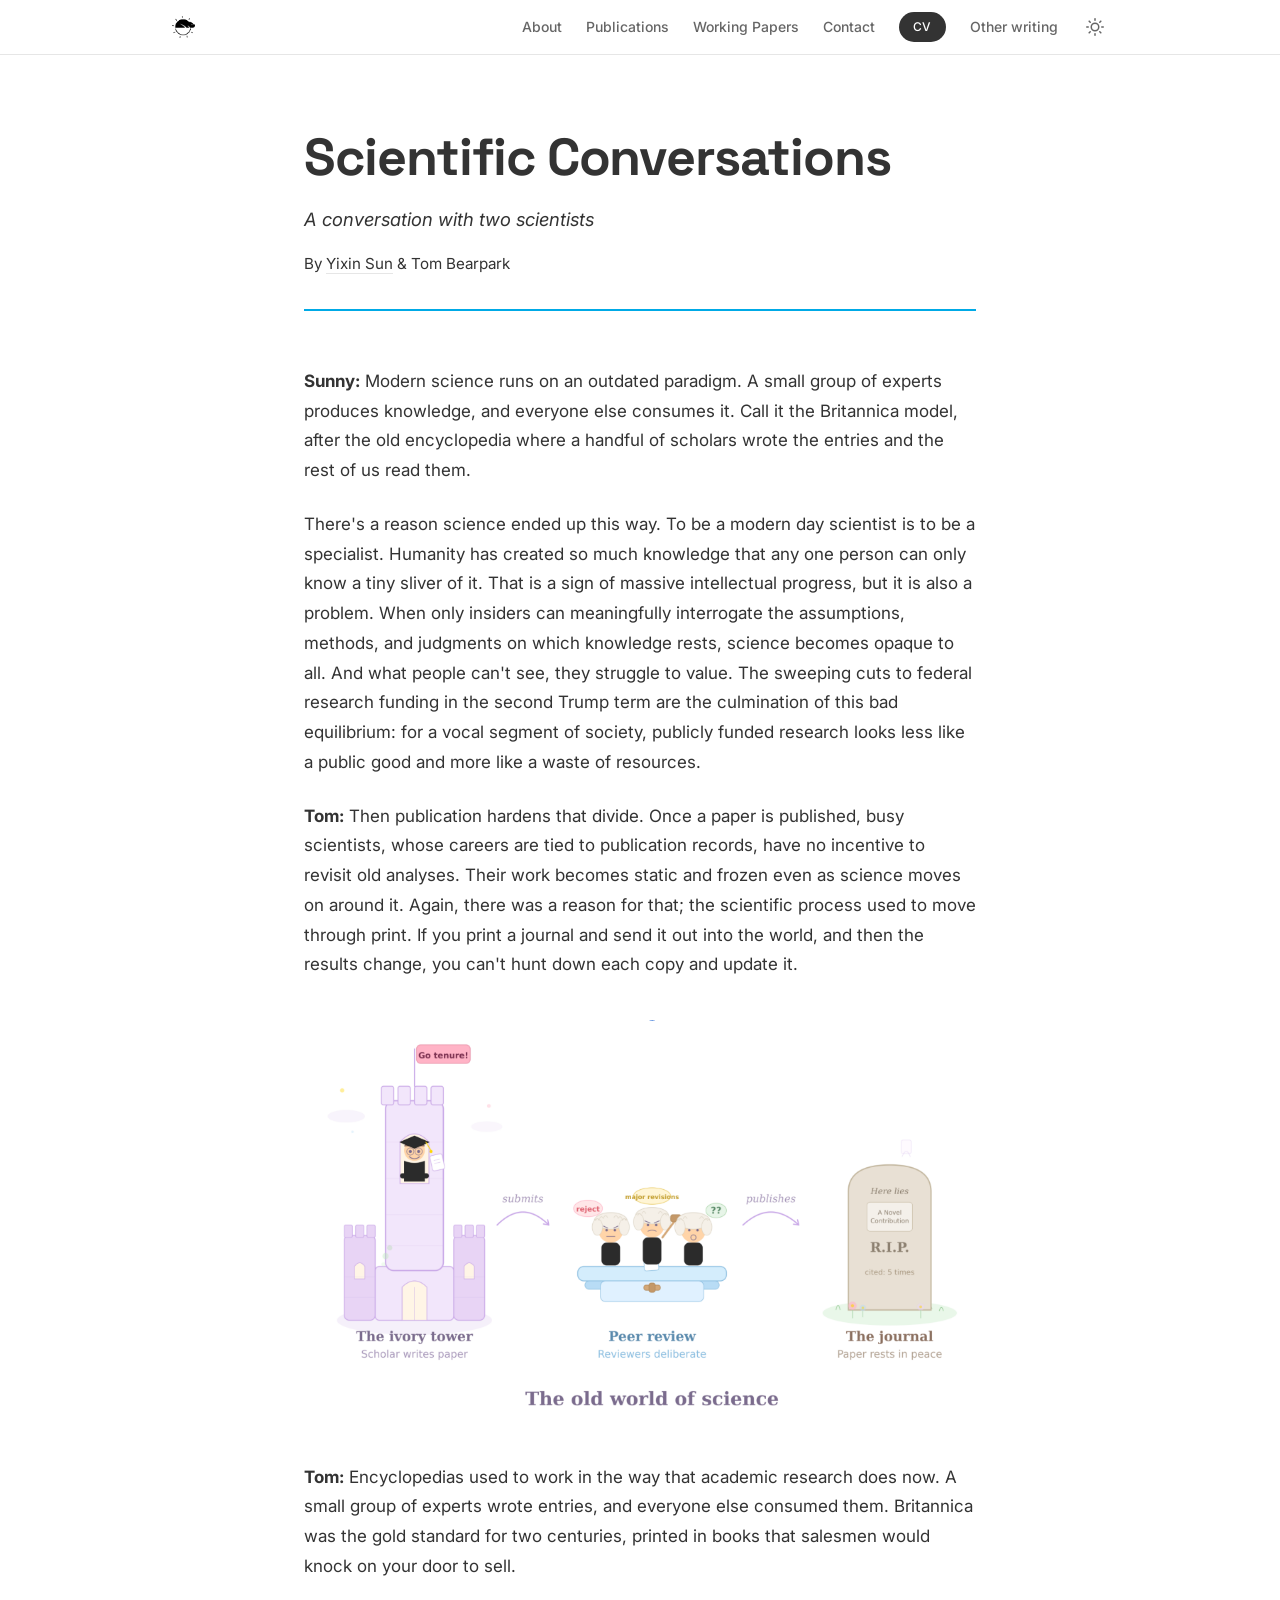
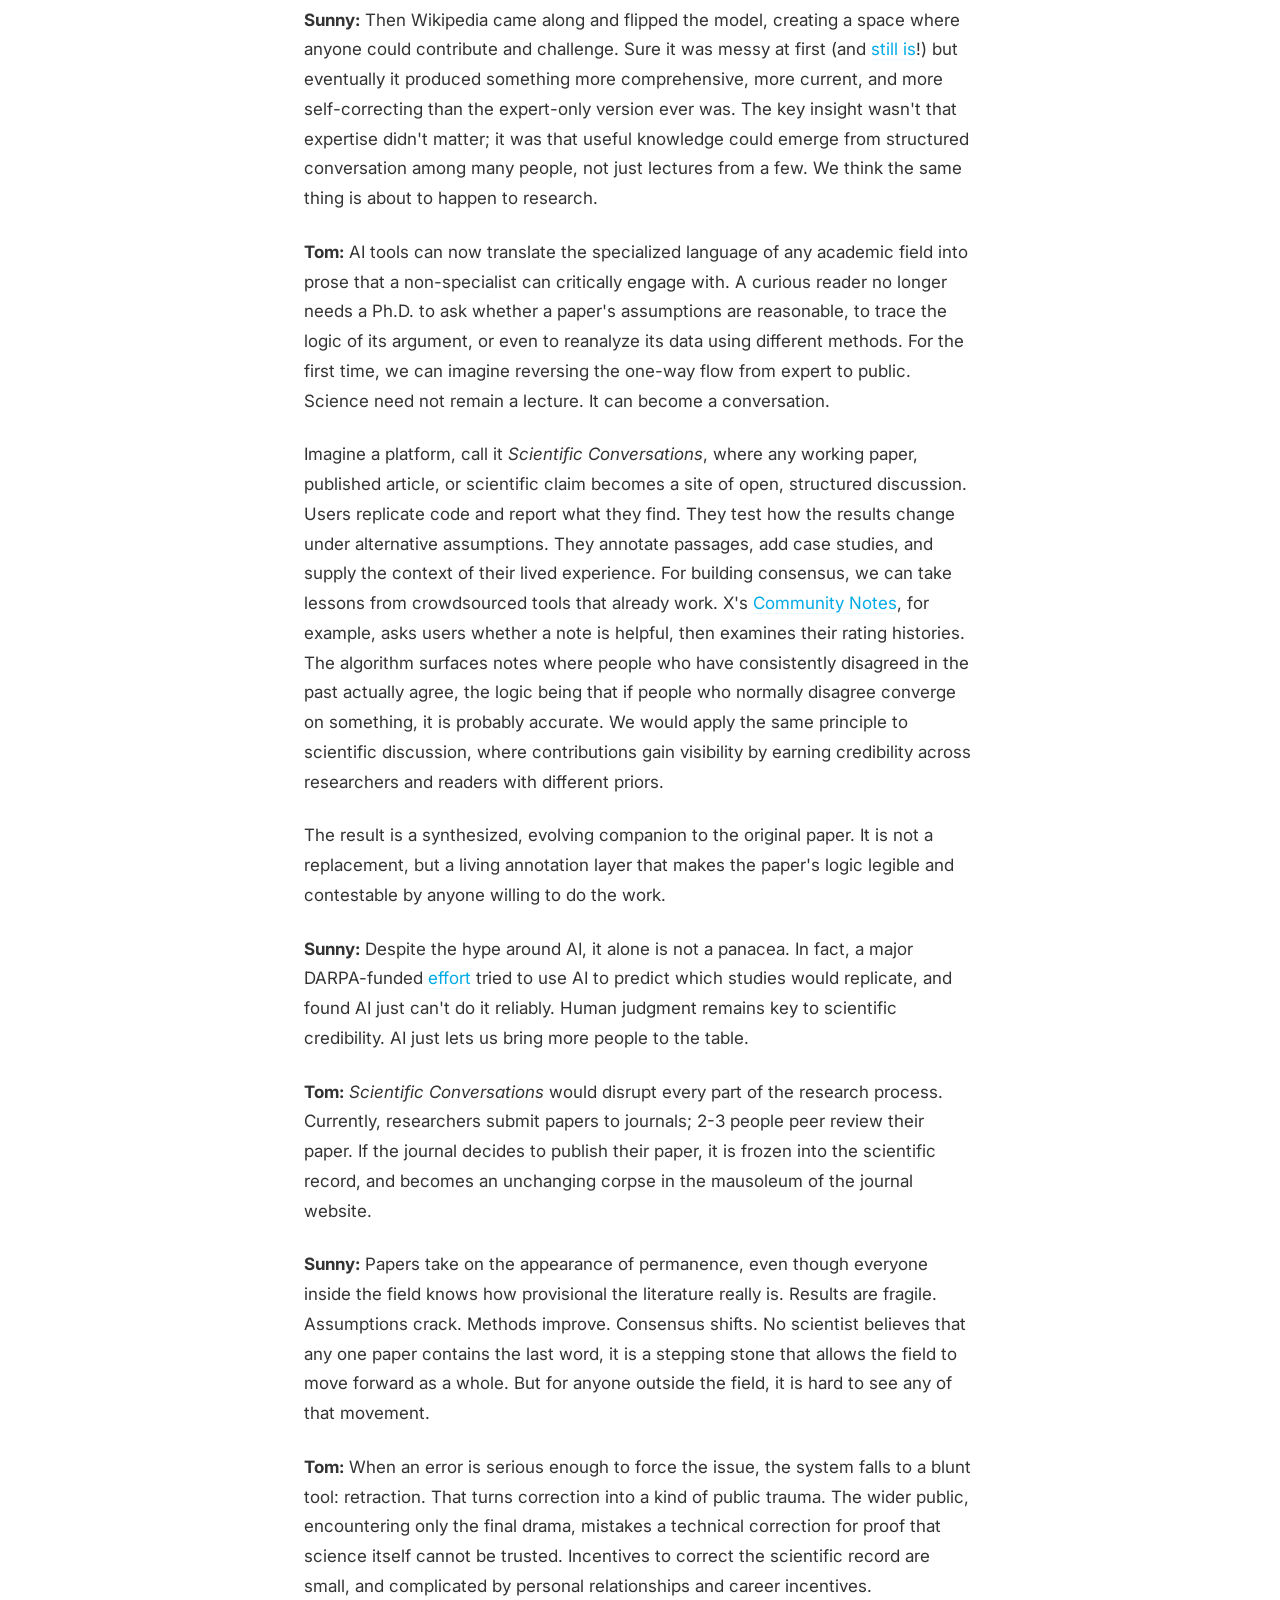
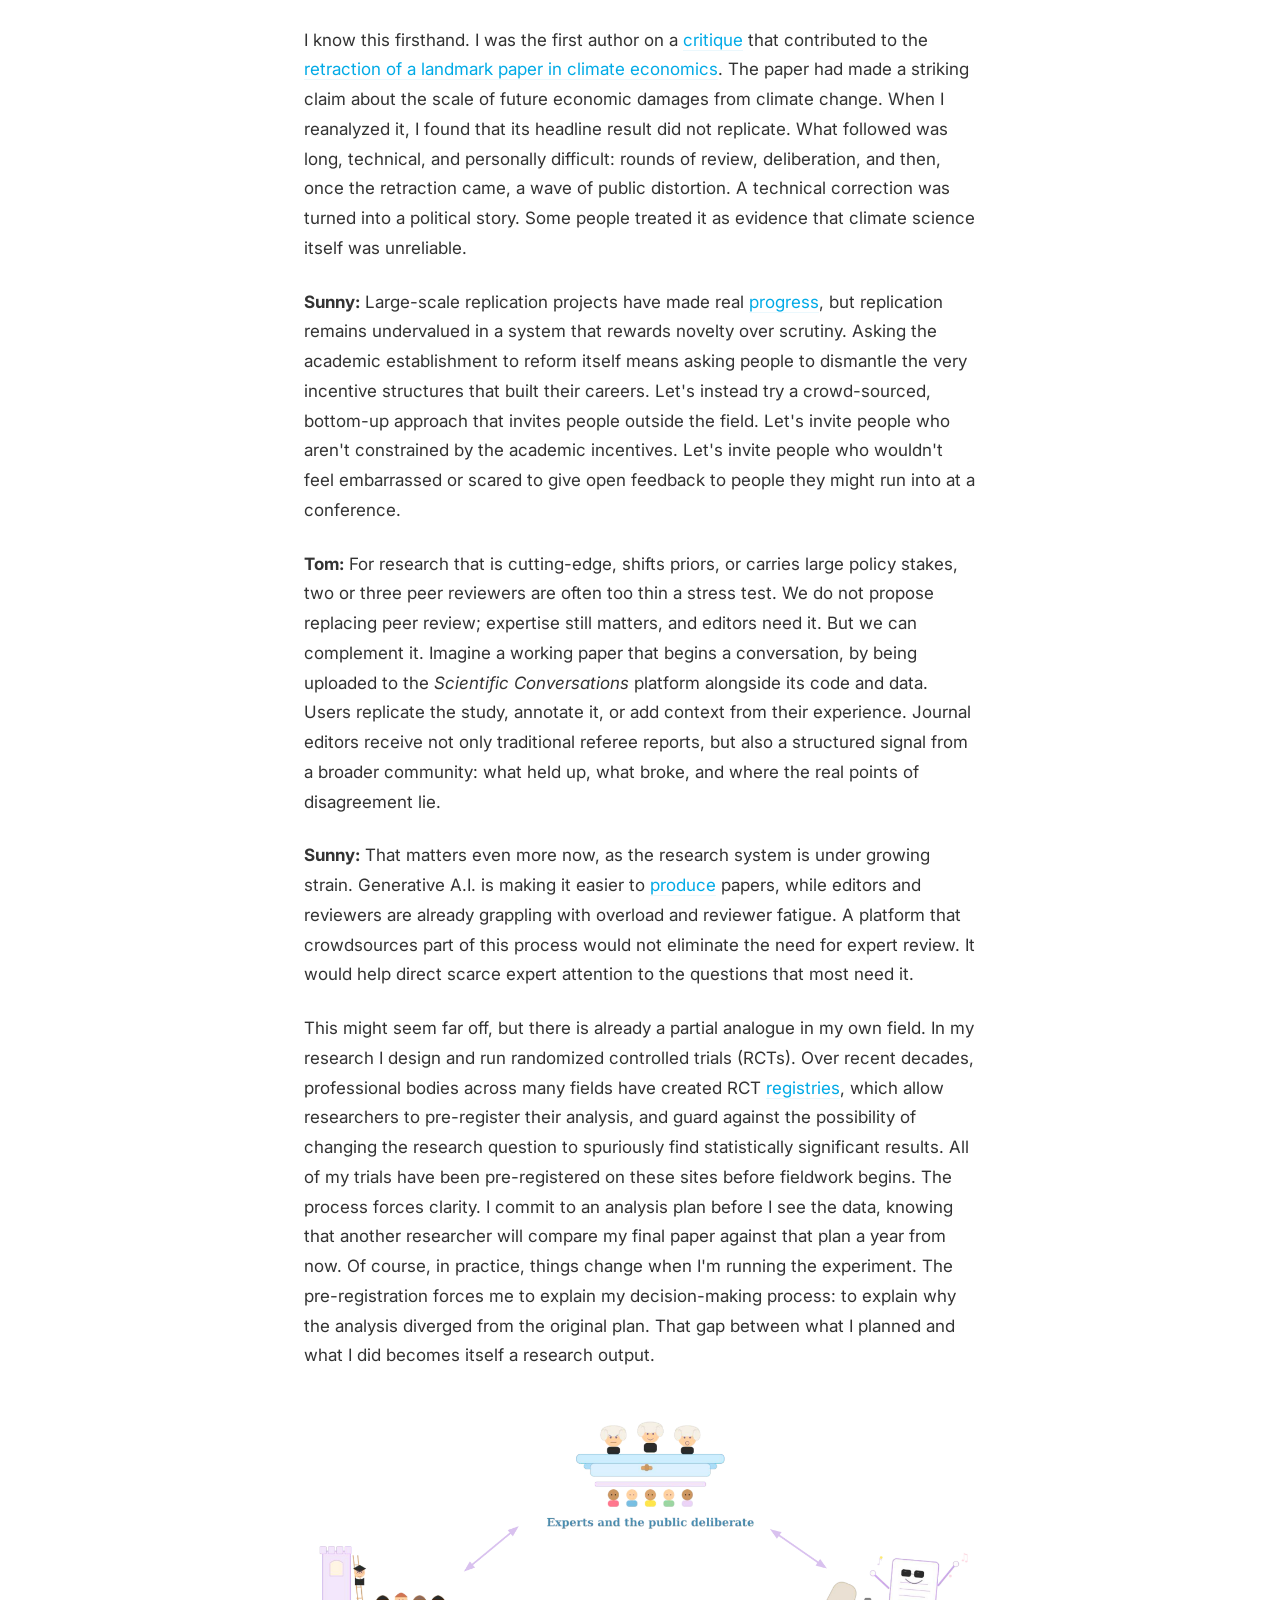
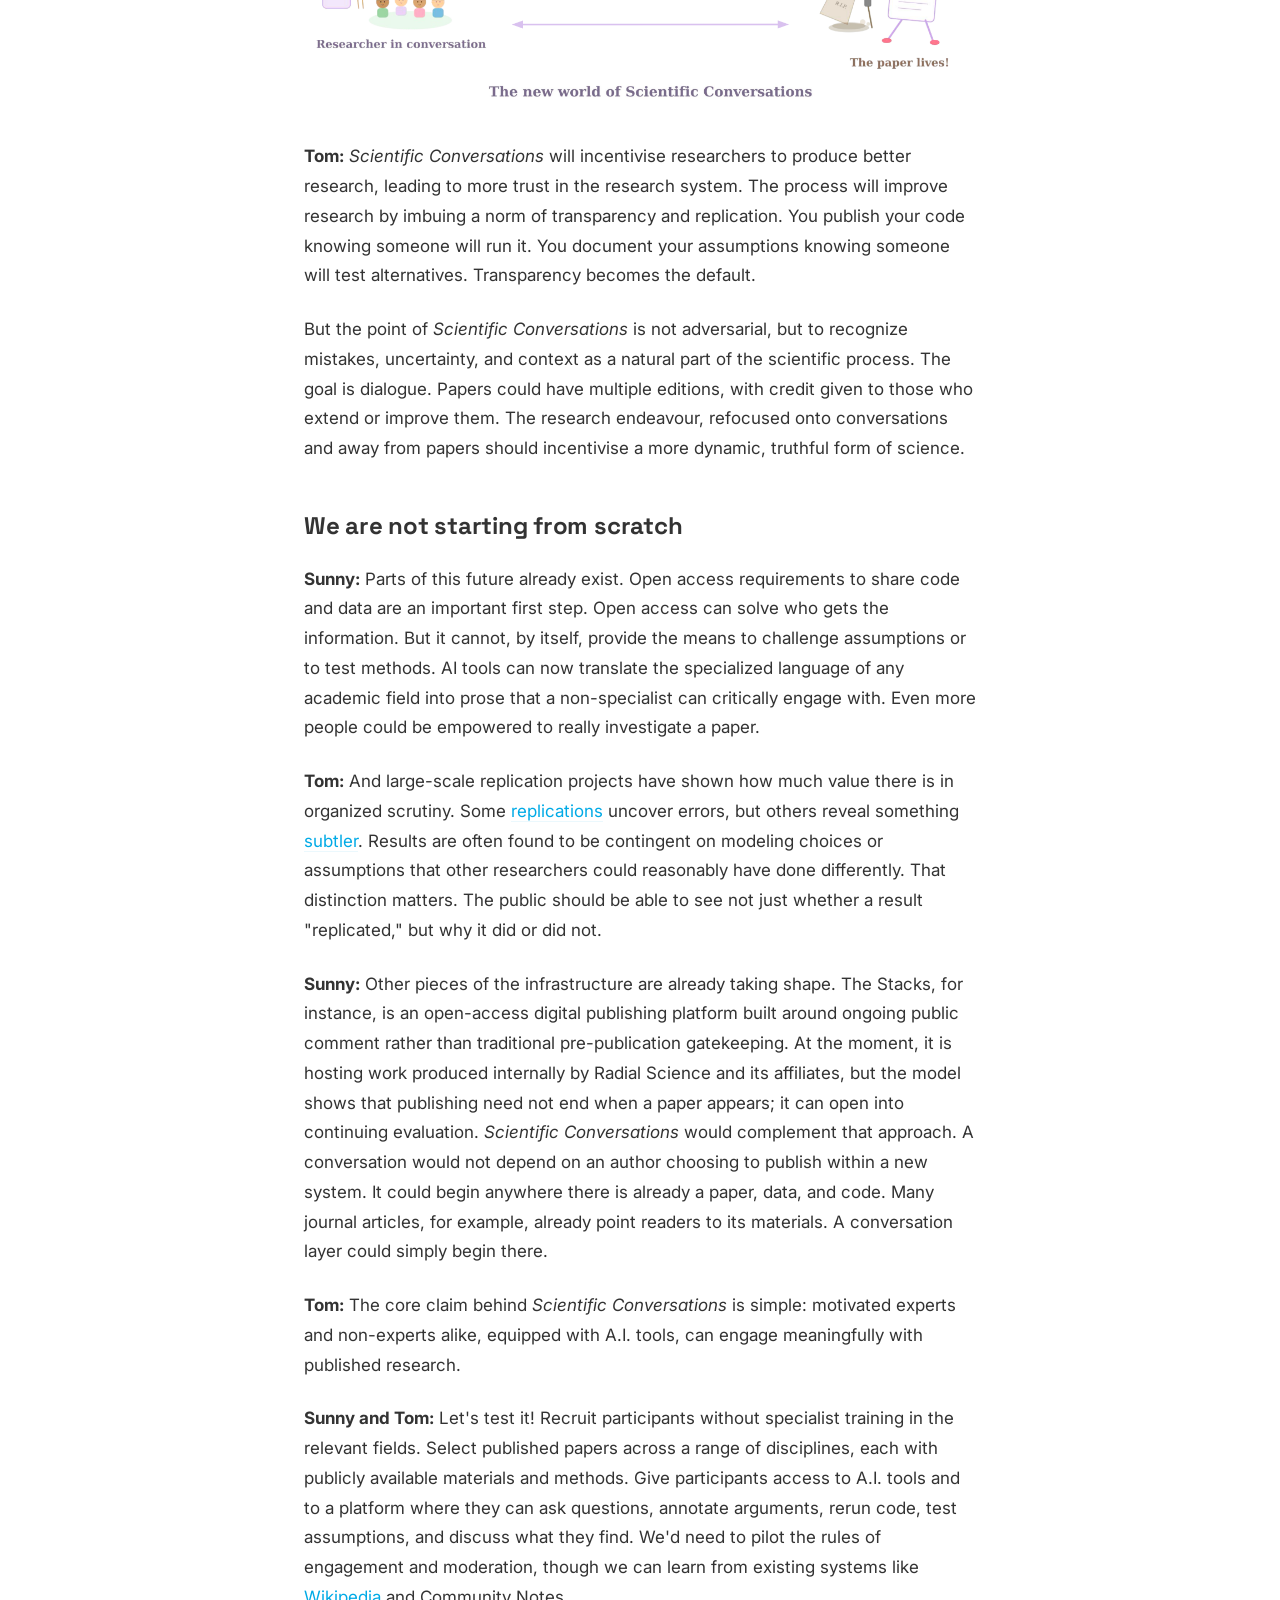
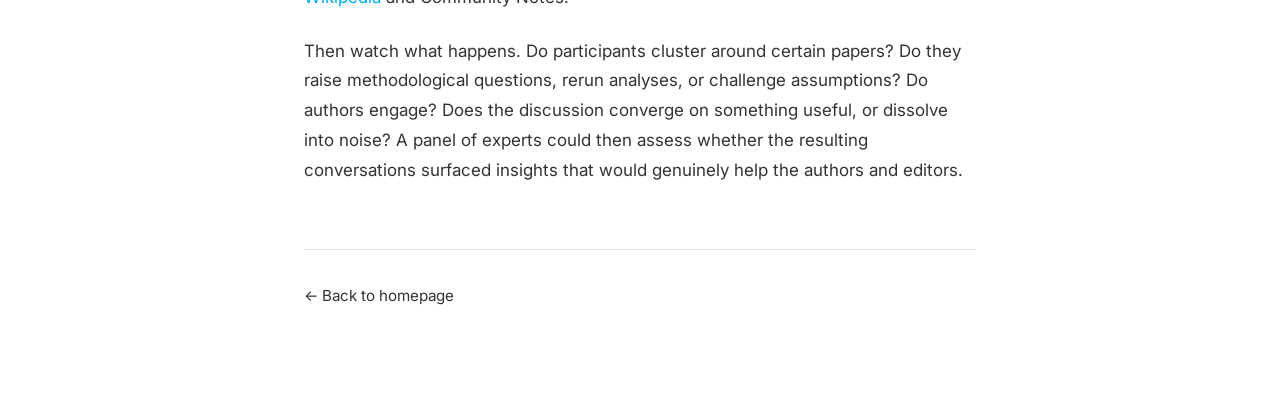
==== essays/scientific-conversations/index.html @ 12bb43ed "conversations" ====
<!DOCTYPE html>
<html lang="en" data-theme="light">
<head>
  <meta charset="UTF-8">
  <meta name="viewport" content="width=device-width, initial-scale=1.0">
  <title>Scientific Conversations | Tom Bearpark</title>
  <meta name="description" content="A conversation with two scientists on opening up the research process.">

  <!-- Open Graph -->
  <meta property="og:title" content="Scientific Conversations">
  <meta property="og:description" content="A conversation with two scientists on opening up the research process.">
  <meta property="og:type" content="article">
  <meta property="og:url" content="https://tombearpark.com/essays/scientific-conversations/">

  <!-- Favicon -->
  <link rel="icon" type="image/png" href="../../assets/Sunbear (Large Black).png">
  <link rel="apple-touch-icon" href="../../assets/Sunbear (Large Black).png">

  <!-- Styles -->
  <link rel="stylesheet" href="../../css/variables.css">
  <link rel="stylesheet" href="../../css/style.css">
  <link rel="stylesheet" href="../../css/essay.css">
</head>
<body>

  <!-- ===== NAVIGATION ===== -->
  <nav class="navbar navbar--essay scrolled" id="navbar">
    <div class="nav-container">
      <a href="../../" class="nav-logo"><img src="../../assets/Sunbear (Large Black).png" alt="Tom Bearpark" class="nav-logo-img"></a>
      <div class="nav-links">
        <a href="../../#about">About</a>
        <a href="../../#publications">Publications</a>
        <a href="../../#working-papers">Working Papers</a>
        <a href="../../#contact">Contact</a>
        <a href="../../assets/cv.pdf" target="_blank" class="nav-cv">CV</a>
        <a href="../../#essays">Other writing</a>
        <button class="theme-toggle" id="theme-toggle" aria-label="Toggle dark mode">
          <svg class="icon-sun" xmlns="http://www.w3.org/2000/svg" width="18" height="18" viewBox="0 0 24 24" fill="none" stroke="currentColor" stroke-width="2" stroke-linecap="round" stroke-linejoin="round"><circle cx="12" cy="12" r="5"/><line x1="12" y1="1" x2="12" y2="3"/><line x1="12" y1="21" x2="12" y2="23"/><line x1="4.22" y1="4.22" x2="5.64" y2="5.64"/><line x1="18.36" y1="18.36" x2="19.78" y2="19.78"/><line x1="1" y1="12" x2="3" y2="12"/><line x1="21" y1="12" x2="23" y2="12"/><line x1="4.22" y1="19.78" x2="5.64" y2="18.36"/><line x1="18.36" y1="5.64" x2="19.78" y2="4.22"/></svg>
          <svg class="icon-moon" xmlns="http://www.w3.org/2000/svg" width="18" height="18" viewBox="0 0 24 24" fill="none" stroke="currentColor" stroke-width="2" stroke-linecap="round" stroke-linejoin="round"><path d="M21 12.79A9 9 0 1 1 11.21 3 7 7 0 0 0 21 12.79z"/></svg>
        </button>
      </div>
    </div>
  </nav>

  <!-- ===== ESSAY ===== -->
  <article class="essay">
    <header class="essay-header">
      <h1 class="essay-title">Scientific Conversations</h1>
      <p class="essay-subtitle">A conversation with two scientists</p>
      <p class="essay-byline">By <a href="https://yixinsun.com/" target="_blank" rel="noopener">Yixin Sun</a> &amp; Tom Bearpark</p>
    </header>

    <div class="essay-body">
      <p><strong>Sunny:</strong> Modern science runs on an outdated paradigm. A small group of experts produces knowledge, and everyone else consumes it. Call it the Britannica model, after the old encyclopedia where a handful of scholars wrote the entries and the rest of us read them.</p>

      <p>There's a reason science ended up this way. To be a modern day scientist is to be a specialist. Humanity has created so much knowledge that any one person can only know a tiny sliver of it. That is a sign of massive intellectual progress, but it is also a problem. When only insiders can meaningfully interrogate the assumptions, methods, and judgments on which knowledge rests, science becomes opaque to all. And what people can't see, they struggle to value. The sweeping cuts to federal research funding in the second Trump term are the culmination of this bad equilibrium: for a vocal segment of society, publicly funded research looks less like a public good and more like a waste of resources.</p>

      <p><strong>Tom:</strong> Then publication hardens that divide. Once a paper is published, busy scientists, whose careers are tied to publication records, have no incentive to revisit old analyses. Their work becomes static and frozen even as science moves on around it. Again, there was a reason for that; the scientific process used to move through print. If you print a journal and send it out into the world, and then the results change, you can't hunt down each copy and update it.</p>

      <figure class="essay-figure">
        <img src="../../assets/essays/oldworld.png" alt="The old world of scientific publishing">
      </figure>

      <p><strong>Tom:</strong> Encyclopedias used to work in the way that academic research does now. A small group of experts wrote entries, and everyone else consumed them. Britannica was the gold standard for two centuries, printed in books that salesmen would knock on your door to sell.</p>

      <p><strong>Sunny:</strong> Then Wikipedia came along and flipped the model, creating a space where anyone could contribute and challenge. Sure it was messy at first (and <a href="https://en.wikipedia.org/wiki/Wikipedia:Lamest_edit_wars" target="_blank" rel="noopener">still is</a>!) but eventually it produced something more comprehensive, more current, and more self-correcting than the expert-only version ever was. The key insight wasn't that expertise didn't matter; it was that useful knowledge could emerge from structured conversation among many people, not just lectures from a few. We think the same thing is about to happen to research.</p>

      <p><strong>Tom:</strong> AI tools can now translate the specialized language of any academic field into prose that a non-specialist can critically engage with. A curious reader no longer needs a Ph.D. to ask whether a paper's assumptions are reasonable, to trace the logic of its argument, or even to reanalyze its data using different methods. For the first time, we can imagine reversing the one-way flow from expert to public. Science need not remain a lecture. It can become a conversation.</p>

      <p>Imagine a platform, call it <em>Scientific Conversations</em>, where any working paper, published article, or scientific claim becomes a site of open, structured discussion. Users replicate code and report what they find. They test how the results change under alternative assumptions. They annotate passages, add case studies, and supply the context of their lived experience. For building consensus, we can take lessons from crowdsourced tools that already work. X's <a href="https://asteriskmag.com/issues/08/the-making-of-community-notes" target="_blank" rel="noopener">Community Notes</a>, for example, asks users whether a note is helpful, then examines their rating histories. The algorithm surfaces notes where people who have consistently disagreed in the past actually agree, the logic being that if people who normally disagree converge on something, it is probably accurate. We would apply the same principle to scientific discussion, where contributions gain visibility by earning credibility across researchers and readers with different priors.</p>

      <p>The result is a synthesized, evolving companion to the original paper. It is not a replacement, but a living annotation layer that makes the paper's logic legible and contestable by anyone willing to do the work.</p>

      <p><strong>Sunny:</strong> Despite the hype around AI, it alone is not a panacea. In fact, a major DARPA-funded <a href="https://www.nytimes.com/2026/04/01/science/ai-experiments-replication.html?unlocked_article_code=1.X1A.GsGG.OjeAtTmV4JyJ" target="_blank" rel="noopener">effort</a> tried to use AI to predict which studies would replicate, and found AI just can't do it reliably. Human judgment remains key to scientific credibility. AI just lets us bring more people to the table.</p>

      <p><strong>Tom:</strong> <em>Scientific Conversations</em> would disrupt every part of the research process. Currently, researchers submit papers to journals; 2-3 people peer review their paper. If the journal decides to publish their paper, it is frozen into the scientific record, and becomes an unchanging corpse in the mausoleum of the journal website.</p>

      <p><strong>Sunny:</strong> Papers take on the appearance of permanence, even though everyone inside the field knows how provisional the literature really is. Results are fragile. Assumptions crack. Methods improve. Consensus shifts. No scientist believes that any one paper contains the last word, it is a stepping stone that allows the field to move forward as a whole. But for anyone outside the field, it is hard to see any of that movement.</p>

      <p><strong>Tom:</strong> When an error is serious enough to force the issue, the system falls to a blunt tool: retraction. That turns correction into a kind of public trauma. The wider public, encountering only the final drama, mistakes a technical correction for proof that science itself cannot be trusted. Incentives to correct the scientific record are small, and complicated by personal relationships and career incentives.</p>

      <p>I know this firsthand. I was the first author on a <a href="https://www.nature.com/articles/s41586-025-09320-4" target="_blank" rel="noopener">critique</a> that contributed to the <a href="https://www.nytimes.com/2025/12/03/business/economy/study-climate-damage-retracted.html" target="_blank" rel="noopener">retraction of a landmark paper in climate economics</a>. The paper had made a striking claim about the scale of future economic damages from climate change. When I reanalyzed it, I found that its headline result did not replicate. What followed was long, technical, and personally difficult: rounds of review, deliberation, and then, once the retraction came, a wave of public distortion. A technical correction was turned into a political story. Some people treated it as evidence that climate science itself was unreliable.</p>

      <p><strong>Sunny:</strong> Large-scale replication projects have made real <a href="https://www.nature.com/articles/s44271-023-00003-2" target="_blank" rel="noopener">progress</a>, but replication remains undervalued in a system that rewards novelty over scrutiny. Asking the academic establishment to reform itself means asking people to dismantle the very incentive structures that built their careers. Let's instead try a crowd-sourced, bottom-up approach that invites people outside the field. Let's invite people who aren't constrained by the academic incentives. Let's invite people who wouldn't feel embarrassed or scared to give open feedback to people they might run into at a conference.</p>

      <p><strong>Tom:</strong> For research that is cutting-edge, shifts priors, or carries large policy stakes, two or three peer reviewers are often too thin a stress test. We do not propose replacing peer review; expertise still matters, and editors need it. But we can complement it. Imagine a working paper that begins a conversation, by being uploaded to the <em>Scientific Conversations</em> platform alongside its code and data. Users replicate the study, annotate it, or add context from their experience. Journal editors receive not only traditional referee reports, but also a structured signal from a broader community: what held up, what broke, and where the real points of disagreement lie.</p>

      <p><strong>Sunny:</strong> That matters even more now, as the research system is under growing strain. Generative A.I. is making it easier to <a href="https://ape.socialcatalystlab.org/" target="_blank" rel="noopener">produce</a> papers, while editors and reviewers are already grappling with overload and reviewer fatigue. A platform that crowdsources part of this process would not eliminate the need for expert review. It would help direct scarce expert attention to the questions that most need it.</p>

      <p>This might seem far off, but there is already a partial analogue in my own field. In my research I design and run randomized controlled trials (RCTs). Over recent decades, professional bodies across many fields have created RCT <a href="https://pmc.ncbi.nlm.nih.gov/articles/PMC5856500/" target="_blank" rel="noopener">registries</a>, which allow researchers to pre-register their analysis, and guard against the possibility of changing the research question to spuriously find statistically significant results. All of my trials have been pre-registered on these sites before fieldwork begins. The process forces clarity. I commit to an analysis plan before I see the data, knowing that another researcher will compare my final paper against that plan a year from now. Of course, in practice, things change when I'm running the experiment. The pre-registration forces me to explain my decision-making process: to explain why the analysis diverged from the original plan. That gap between what I planned and what I did becomes itself a research output.</p>

      <figure class="essay-figure">
        <img src="../../assets/essays/conversation.png" alt="A conversation layer over scientific papers">
      </figure>

      <p><strong>Tom:</strong> <em>Scientific Conversations</em> will incentivise researchers to produce better research, leading to more trust in the research system. The process will improve research by imbuing a norm of transparency and replication. You publish your code knowing someone will run it. You document your assumptions knowing someone will test alternatives. Transparency becomes the default.</p>

      <p>But the point of <em>Scientific Conversations</em> is not adversarial, but to recognize mistakes, uncertainty, and context as a natural part of the scientific process. The goal is dialogue. Papers could have multiple editions, with credit given to those who extend or improve them. The research endeavour, refocused onto conversations and away from papers should incentivise a more dynamic, truthful form of science.</p>

      <h2 class="essay-heading">We are not starting from scratch</h2>

      <p><strong>Sunny:</strong> Parts of this future already exist. Open access requirements to share code and data are an important first step. Open access can solve who gets the information. But it cannot, by itself, provide the means to challenge assumptions or to test methods. AI tools can now translate the specialized language of any academic field into prose that a non-specialist can critically engage with. Even more people could be empowered to really investigate a paper.</p>

      <p><strong>Tom:</strong> And large-scale replication projects have shown how much value there is in organized scrutiny. Some <a href="https://www.cos.io/rpcb" target="_blank" rel="noopener">replications</a> uncover errors, but others reveal something <a href="https://www.nature.com/articles/s41586-025-10078-y" target="_blank" rel="noopener">subtler</a>. Results are often found to be contingent on modeling choices or assumptions that other researchers could reasonably have done differently. That distinction matters. The public should be able to see not just whether a result "replicated," but why it did or did not.</p>

      <p><strong>Sunny:</strong> Other pieces of the infrastructure are already taking shape. The Stacks, for instance, is an open-access digital publishing platform built around ongoing public comment rather than traditional pre-publication gatekeeping. At the moment, it is hosting work produced internally by Radial Science and its affiliates, but the model shows that publishing need not end when a paper appears; it can open into continuing evaluation. <em>Scientific Conversations</em> would complement that approach. A conversation would not depend on an author choosing to publish within a new system. It could begin anywhere there is already a paper, data, and code. Many journal articles, for example, already point readers to its materials. A conversation layer could simply begin there.</p>

      <p><strong>Tom:</strong> The core claim behind <em>Scientific Conversations</em> is simple: motivated experts and non-experts alike, equipped with A.I. tools, can engage meaningfully with published research.</p>

      <p><strong>Sunny and Tom:</strong> Let's test it! Recruit participants without specialist training in the relevant fields. Select published papers across a range of disciplines, each with publicly available materials and methods. Give participants access to A.I. tools and to a platform where they can ask questions, annotate arguments, rerun code, test assumptions, and discuss what they find. We'd need to pilot the rules of engagement and moderation, though we can learn from existing systems like <a href="https://en.wikipedia.org/wiki/Wikipedia:Consensus" target="_blank" rel="noopener">Wikipedia</a> and Community Notes.</p>

      <p>Then watch what happens. Do participants cluster around certain papers? Do they raise methodological questions, rerun analyses, or challenge assumptions? Do authors engage? Does the discussion converge on something useful, or dissolve into noise? A panel of experts could then assess whether the resulting conversations surfaced insights that would genuinely help the authors and editors.</p>
    </div>

    <footer class="essay-footer">
      <a href="../../" class="essay-back">&larr; Back to homepage</a>
    </footer>
  </article>

  <script src="../../js/main.js"></script>
</body>
</html>
---- css/variables.css ----
/* ===== FONTS ===== */
@import url('https://fonts.googleapis.com/css2?family=Space+Grotesk:wght@400;500;600;700&family=Inter:wght@400;500;600&display=swap');

/* ===== CSS CUSTOM PROPERTIES ===== */
:root {
  /* Colors - Sunbear palette */
  --color-bg-dark: #000000;
  --color-bg-dark-end: #1a1a1a;
  --color-bg-section: #FFFFFF;
  --color-bg-section-alt: #f7f7f7;
  --color-bg-card: #FFFFFF;
  --color-card-border: #E6E6E6;

  /* Accent colors - Sunbear brand */
  --color-accent-1: #00AAE6;      /* blue - primary links & publications */
  --color-accent-1-light: rgba(0, 170, 230, 0.08);
  --color-accent-2: #FFAA00;      /* amber - working papers & buttons */
  --color-accent-2-light: rgba(255, 170, 0, 0.08);
  --color-accent-3: #FF0007;      /* red - work in progress accent */
  --color-accent-3-light: rgba(255, 0, 7, 0.08);

  /* Text */
  --color-text-primary: #333333;
  --color-text-secondary: #666666;
  --color-text-light: #E6E6E6;
  --color-text-on-dark: #FFFFFF;

  /* Nav */
  --color-nav-bg: rgba(255, 255, 255, 0.92);
  --color-nav-border: #E6E6E6;

  /* Typography */
  --font-heading: 'Space Grotesk', sans-serif;
  --font-body: 'Inter', sans-serif;

  /* Font sizes */
  --text-xs: 0.75rem;
  --text-sm: 0.875rem;
  --text-base: 1rem;
  --text-lg: 1.125rem;
  --text-xl: 1.25rem;
  --text-2xl: 1.5rem;
  --text-3xl: 1.875rem;
  --text-4xl: 2.25rem;
  --text-5xl: 3rem;
  --text-hero: 4.5rem;

  /* Spacing */
  --space-xs: 0.25rem;
  --space-sm: 0.5rem;
  --space-md: 1rem;
  --space-lg: 1.5rem;
  --space-xl: 2rem;
  --space-2xl: 3rem;
  --space-3xl: 4rem;
  --space-4xl: 6rem;
  --space-section: 5rem;

  /* Layout */
  --max-width: 1000px;
  --border-radius: 8px;
  --border-radius-sm: 6px;
  --border-radius-pill: 50px;

  /* Shadows - subtle */
  --shadow-sm: 0 1px 3px rgba(0, 0, 0, 0.04);
  --shadow-md: 0 2px 8px rgba(0, 0, 0, 0.06);
  --shadow-lg: 0 4px 16px rgba(0, 0, 0, 0.08);

  /* Transitions */
  --transition-fast: 0.2s ease;
  --transition-base: 0.3s ease;
  --transition-slow: 0.5s ease;
}

/* ===== DARK MODE ===== */
[data-theme="dark"] {
  --color-bg-section: #111111;
  --color-bg-section-alt: #1a1a1a;
  --color-bg-card: #1e1e1e;
  --color-card-border: rgba(255, 255, 255, 0.1);
  --color-text-primary: #E6E6E6;
  --color-text-secondary: #999999;
  --color-nav-bg: rgba(17, 17, 17, 0.95);
  --color-nav-border: rgba(255, 255, 255, 0.08);
  --shadow-sm: 0 1px 3px rgba(0, 0, 0, 0.2);
  --shadow-md: 0 2px 8px rgba(0, 0, 0, 0.3);
  --shadow-lg: 0 4px 16px rgba(0, 0, 0, 0.4);
}

/* ===== RESET ===== */
*,
*::before,
*::after {
  margin: 0;
  padding: 0;
  box-sizing: border-box;
}

html {
  scroll-behavior: smooth;
  font-size: 16px;
}

body {
  font-family: var(--font-body);
  color: var(--color-text-primary);
  background-color: var(--color-bg-section);
  line-height: 1.7;
  -webkit-font-smoothing: antialiased;
  -moz-osx-font-smoothing: grayscale;
  overflow-x: hidden;
}

h1, h2, h3, h4, h5, h6 {
  font-family: var(--font-heading);
  line-height: 1.2;
  font-weight: 700;
}

a {
  color: var(--color-accent-1);
  text-decoration: none;
  transition: color var(--transition-fast);
}

a:hover {
  color: #0088bb;
}

img {
  max-width: 100%;
  height: auto;
  display: block;
}

ul {
  list-style: none;
}

/* ===== REDUCED MOTION ===== */
@media (prefers-reduced-motion: reduce) {
  html {
    scroll-behavior: auto;
  }
  *,
  *::before,
  *::after {
    animation-duration: 0.01ms !important;
    animation-iteration-count: 1 !important;
    transition-duration: 0.01ms !important;
  }
  [data-aos] {
    opacity: 1 !important;
    transform: none !important;
    transition: none !important;
  }
}
---- css/style.css ----
/* ============================================================
   NAVIGATION
   ============================================================ */
.navbar {
  position: fixed;
  top: 0;
  left: 0;
  right: 0;
  z-index: 1000;
  padding: 0.75rem 0;
  background: transparent;
  transition: background var(--transition-base), border-color var(--transition-base);
  border-bottom: 1px solid transparent;
}

.navbar.scrolled {
  background: var(--color-nav-bg);
  backdrop-filter: blur(12px);
  -webkit-backdrop-filter: blur(12px);
  border-bottom-color: var(--color-nav-border);
}

.nav-container {
  max-width: var(--max-width);
  margin: 0 auto;
  padding: 0 var(--space-xl);
  display: flex;
  justify-content: space-between;
  align-items: center;
}

.nav-logo {
  display: flex;
  align-items: center;
}

.nav-logo-img {
  height: 22px;
  width: auto;
  transition: opacity var(--transition-fast), filter var(--transition-base);
  filter: invert(1);
}

.navbar.scrolled .nav-logo-img {
  filter: none;
}

.nav-logo:hover .nav-logo-img {
  opacity: 0.7;
}

[data-theme="dark"] .nav-logo-img {
  filter: invert(1);
}

.nav-links {
  display: flex;
  align-items: center;
  gap: var(--space-lg);
}

.nav-links a {
  color: rgba(255, 255, 255, 0.6);
  font-size: var(--text-sm);
  font-weight: 500;
  transition: color var(--transition-fast);
}

.nav-links a:hover {
  color: #ffffff;
}

.navbar.scrolled .nav-links a {
  color: var(--color-text-secondary);
}

.navbar.scrolled .nav-links a:hover {
  color: var(--color-text-primary);
}

.nav-cv {
  background: rgba(255, 255, 255, 0.15);
  color: #fff !important;
  padding: 5px 14px;
  border-radius: var(--border-radius-pill);
  font-weight: 600;
  font-size: var(--text-xs) !important;
  text-transform: uppercase;
  letter-spacing: 0.05em;
  transition: all var(--transition-base);
}

.navbar.scrolled .nav-cv {
  background: var(--color-text-primary);
}

.nav-cv:hover {
  background: var(--color-accent-1);
  color: #fff !important;
}

.theme-toggle {
  background: none;
  border: none;
  cursor: pointer;
  padding: var(--space-xs);
  color: rgba(255, 255, 255, 0.6);
  display: flex;
  align-items: center;
  justify-content: center;
  border-radius: 50%;
  transition: color var(--transition-fast);
}

.theme-toggle:hover {
  color: #ffffff;
}

.navbar.scrolled .theme-toggle {
  color: var(--color-text-secondary);
}

.navbar.scrolled .theme-toggle:hover {
  color: var(--color-text-primary);
}

/* Show/hide sun/moon icons */
.icon-moon { display: none; }
[data-theme="dark"] .icon-sun { display: none; }
[data-theme="dark"] .icon-moon { display: block; }

/* ============================================================
   HERO
   ============================================================ */
.hero {
  position: relative;
  display: flex;
  align-items: center;
  justify-content: center;
  background: linear-gradient(160deg, #000000 0%, #091525 30%, #0d1f3c 60%, #0a1628 100%);
  padding: 8rem 0 7rem;
}

.hero-content {
  position: relative;
  text-align: center;
  padding: var(--space-xl);
  max-width: 800px;
}

.hero-content--split {
  max-width: var(--max-width);
  display: flex;
  align-items: center;
  gap: var(--space-3xl);
  text-align: left;
}

.hero-photo {
  flex-shrink: 0;
}

.hero-headshot {
  width: 240px;
  height: 240px;
  border-radius: 50%;
  object-fit: cover;
  border: 2px solid rgba(255, 255, 255, 0.1);
}

.hero-text {
  flex: 1;
  min-width: 0;
}

.hero-name {
  font-size: var(--text-4xl);
  font-weight: 700;
  color: #ffffff;
  letter-spacing: -0.03em;
  margin-bottom: var(--space-sm);
  background: linear-gradient(135deg, #ffffff 0%, var(--color-accent-1) 100%);
  -webkit-background-clip: text;
  -webkit-text-fill-color: transparent;
  background-clip: text;
}

.hero-affiliation {
  font-size: var(--text-sm);
  color: rgba(255, 255, 255, 0.6);
  margin-bottom: 2px;
}

.hero-affiliation-sub {
  font-size: var(--text-sm);
  color: rgba(255, 255, 255, 0.4);
  margin-bottom: var(--space-lg);
}

.hero-cv-btn {
  display: inline-block;
  background: transparent;
  color: rgba(255, 255, 255, 0.7);
  padding: 7px 22px;
  border-radius: var(--border-radius-pill);
  border: 1px solid rgba(255, 255, 255, 0.2);
  font-family: var(--font-heading);
  font-size: var(--text-sm);
  font-weight: 500;
  letter-spacing: 0.03em;
  margin-bottom: var(--space-lg);
  transition: all var(--transition-base);
}

.hero-cv-btn:hover {
  background: #fff;
  color: #000;
  border-color: #fff;
}

.hero-links {
  display: flex;
  flex-wrap: wrap;
  gap: var(--space-sm) var(--space-lg);
}

.hero-content--split .hero-links {
  justify-content: flex-start;
}

.social-link {
  color: rgba(255, 255, 255, 0.4);
  display: inline-flex;
  align-items: center;
  gap: 5px;
  font-size: var(--text-sm);
  font-weight: 400;
  transition: color var(--transition-fast);
}

.social-link svg {
  flex-shrink: 0;
}

.social-link:hover {
  color: #fff;
}

/* ============================================================
   SECTIONS (shared)
   ============================================================ */
.section {
  padding: var(--space-section) 0;
  background: var(--color-bg-section);
  border-top: 2px solid var(--color-accent-1);
}

.container {
  max-width: var(--max-width);
  margin: 0 auto;
  padding: 0 var(--space-xl);
}

.section-title {
  font-size: var(--text-xl);
  margin-bottom: var(--space-xl);
  color: var(--color-text-primary);
  font-weight: 600;
  letter-spacing: -0.01em;
}

.section-title--light {
  color: var(--color-text-on-dark);
}

/* ============================================================
   ABOUT
   ============================================================ */
.about-grid {
  display: grid;
  grid-template-columns: 180px 1fr;
  gap: var(--space-2xl);
  align-items: start;
}

.about-photo {
  position: relative;
}

.headshot {
  width: 180px;
  height: 180px;
  border-radius: 50%;
  object-fit: cover;
}

.about-text p {
  margin-bottom: var(--space-md);
  font-size: var(--text-base);
  color: var(--color-text-secondary);
  line-height: 1.75;
}

.about-text p:last-child {
  margin-bottom: 0;
}

/* ============================================================
   RESEARCH HIGHLIGHT
   ============================================================ */
.highlight-feature {
  display: grid;
  grid-template-columns: 1fr 1fr;
  gap: var(--space-2xl);
  align-items: start;
}

.highlight-feature-img-link {
  display: block;
  border-radius: var(--border-radius);
  overflow: hidden;
  border: 1px solid var(--color-card-border);
  background: #f5f5f5;
  padding: var(--space-sm);
  transition: box-shadow var(--transition-base);
}

.highlight-feature-img-link:hover {
  box-shadow: var(--shadow-lg);
}

[data-theme="dark"] .highlight-feature-img-link {
  background: #1a1a1a;
}

.highlight-feature-img {
  width: 100%;
  height: auto;
  border-radius: var(--border-radius-sm);
}

.highlight-feature-text h3 {
  font-size: var(--text-base);
  font-weight: 600;
  line-height: 1.4;
  margin-bottom: var(--space-sm);
}

.highlight-feature-text h3 a {
  color: var(--color-text-primary);
  text-decoration: none;
  transition: color var(--transition-fast);
}

.highlight-feature-text h3 a:hover {
  color: var(--color-accent-1);
}

.highlight-feature-text p {
  font-size: var(--text-sm);
  color: var(--color-text-secondary);
  line-height: 1.7;
  margin-bottom: var(--space-lg);
}

.highlight-press {
  display: flex;
  flex-wrap: wrap;
  align-items: center;
  gap: var(--space-xs) var(--space-md);
}

.highlight-press-label {
  font-size: var(--text-xs);
  font-weight: 600;
  color: var(--color-text-secondary);
  text-transform: uppercase;
  letter-spacing: 0.05em;
}

.highlight-press a {
  font-size: var(--text-sm);
  color: var(--color-accent-1);
  transition: color var(--transition-fast);
}

.highlight-press a:hover {
  color: #0088bb;
}

@media (max-width: 768px) {
  .highlight-feature {
    grid-template-columns: 1fr;
    gap: var(--space-lg);
  }
}

/* ============================================================
   PUBLICATION LIST (unified for all research sections)
   ============================================================ */
.pub-list {
  display: flex;
  flex-direction: column;
  gap: 0;
}

.pub-item {
  padding: var(--space-md) 0;
  border-bottom: 1px solid var(--color-card-border);
  padding-left: var(--space-md);
  padding-right: var(--space-md);
  margin-left: calc(-1 * var(--space-md));
  margin-right: calc(-1 * var(--space-md));
  border-radius: var(--border-radius-sm);
  transition: background var(--transition-fast);
  max-width: 750px;
}

.pub-item:hover {
  background: var(--color-accent-1-light);
}

.pub-item:first-child {
  padding-top: 0;
}

.pub-item:last-child {
  border-bottom: none;
  padding-bottom: 0;
}

.pub-badge {
  display: inline-block;
  font-size: var(--text-xs);
  font-weight: 600;
  text-transform: uppercase;
  letter-spacing: 0.05em;
  color: var(--color-accent-1);
  margin-bottom: 4px;
}

.pub-title {
  font-size: var(--text-base);
  font-weight: 600;
  color: var(--color-text-primary);
  line-height: 1.5;
  margin-bottom: 2px;
}

.essay-link {
  color: inherit;
  text-decoration: none;
  border-bottom: 1px solid transparent;
  transition: color var(--transition-fast), border-color var(--transition-fast);
}

.essay-link:hover {
  color: var(--color-accent-1);
  border-bottom-color: var(--color-accent-1);
}

.pub-authors {
  font-size: var(--text-sm);
  color: var(--color-text-secondary);
  margin-bottom: 4px;
  line-height: 1.6;
}

.pub-authors strong {
  color: var(--color-text-primary);
}

.pub-authors a {
  color: var(--color-text-secondary);
  text-decoration: underline;
  text-decoration-color: rgba(102, 102, 102, 0.3);
  text-underline-offset: 2px;
}

.pub-authors a:hover {
  color: var(--color-accent-1);
  text-decoration-color: var(--color-accent-1);
}

.pub-link {
  font-size: var(--text-sm);
  color: var(--color-accent-1);
}

.pub-link--muted {
  color: var(--color-text-secondary);
  font-style: italic;
}

/* ============================================================
   FOOTER
   ============================================================ */
.footer {
  padding: var(--space-3xl) 0 var(--space-xl);
  background: linear-gradient(160deg, #0d1117 0%, #0a1628 50%, #000000 100%);
  text-align: center;
  border-top: 2px solid var(--color-accent-1);
}

.footer-email {
  margin-bottom: var(--space-lg);
}

.footer-email a {
  font-size: var(--text-lg);
  font-family: var(--font-heading);
  color: #ffffff;
  font-weight: 400;
  transition: color var(--transition-base);
}

.footer-email a:hover {
  color: var(--color-accent-1);
}

.footer-links {
  display: flex;
  flex-wrap: wrap;
  justify-content: center;
  gap: var(--space-md) var(--space-xl);
  margin-bottom: var(--space-2xl);
}

.footer-links a {
  color: rgba(255, 255, 255, 0.35);
  font-size: var(--text-sm);
  transition: color var(--transition-fast);
}

.footer-links a:hover {
  color: #ffffff;
}

.footer-copy {
  font-size: var(--text-xs);
  color: rgba(255, 255, 255, 0.2);
}

/* ============================================================
   RESPONSIVE
   ============================================================ */
@media (max-width: 768px) {
  :root {
    --space-section: 3rem;
  }

  .nav-links a:not(:last-of-type) {
    display: none;
  }

  .hero {
    padding: 4rem 0 3rem;
  }

  .hero-name {
    font-size: var(--text-3xl);
  }

  .hero-content--split {
    flex-direction: column;
    text-align: center;
    gap: var(--space-xl);
  }

  .hero-headshot {
    width: 160px;
    height: 160px;
  }

  .hero-content--split .hero-links {
    justify-content: center;
  }

  .hero-links {
    gap: var(--space-xs) var(--space-md);
    justify-content: center;
  }

  .about-grid {
    grid-template-columns: 1fr;
    text-align: center;
    gap: var(--space-lg);
  }

  .about-photo {
    display: flex;
    justify-content: center;
  }

  .headshot {
    width: 150px;
    height: 150px;
  }
}

@media (max-width: 480px) {
  :root {
    --space-section: 2.5rem;
  }

  .hero-name {
    font-size: var(--text-2xl);
  }

  .container {
    padding: 0 var(--space-md);
  }

  .hero-content {
    padding: var(--space-md);
  }

  .hero-headshot {
    width: 140px;
    height: 140px;
  }
}
---- css/essay.css ----
/* ===== ESSAY PAGE STYLES ===== */

body {
  background: var(--color-bg);
}

.essay {
  max-width: 720px;
  margin: 0 auto;
  padding: 8rem 1.5rem 6rem;
}

.essay-header {
  margin-bottom: 3.5rem;
  padding-bottom: 2rem;
  border-bottom: 2px solid var(--color-accent-1);
}

.essay-eyebrow {
  font-size: 0.75rem;
  font-weight: 600;
  letter-spacing: 0.15em;
  text-transform: uppercase;
  color: var(--color-accent-1);
  margin: 0 0 1rem;
}

.essay-title {
  font-family: var(--font-heading, 'Space Grotesk', sans-serif);
  font-size: clamp(2.25rem, 5vw, 3.25rem);
  font-weight: 700;
  line-height: 1.15;
  letter-spacing: -0.02em;
  margin: 0 0 1rem;
  color: var(--color-text);
}

.essay-subtitle {
  font-size: 1.15rem;
  font-style: italic;
  color: var(--color-text-muted);
  margin: 0 0 1rem;
}

.essay-byline {
  font-size: 0.95rem;
  color: var(--color-text-muted);
  margin: 0;
}

.essay-byline a {
  color: var(--color-text-muted);
  border-bottom: 1px solid var(--color-card-border);
  text-decoration: none;
  transition: color 0.15s ease, border-color 0.15s ease;
}

.essay-byline a:hover {
  color: var(--color-accent-1);
  border-color: var(--color-accent-1);
}

/* Body */

.essay-body {
  font-size: 1.0625rem;
  line-height: 1.75;
  color: var(--color-text);
}

.essay-body > p {
  margin: 0 0 1.5rem;
}

.essay-body p strong {
  font-weight: 700;
  color: var(--color-text);
}

.essay-body a {
  color: var(--color-accent-1);
  text-decoration: none;
  border-bottom: 1px solid var(--color-accent-1-light, rgba(0, 170, 230, 0.3));
  transition: border-color 0.15s ease;
}

.essay-body a:hover {
  border-bottom-color: var(--color-accent-1);
}

.essay-body em {
  font-style: italic;
}

.essay-heading {
  font-family: var(--font-heading, 'Space Grotesk', sans-serif);
  font-size: 1.5rem;
  font-weight: 700;
  letter-spacing: -0.01em;
  margin: 3rem 0 1.5rem;
  color: var(--color-text);
}

/* Figures */

.essay-figure {
  margin: 2.5rem 0;
}

.essay-figure img {
  display: block;
  width: 100%;
  height: auto;
  border-radius: 4px;
}

.essay-figure figcaption {
  font-size: 0.875rem;
  color: var(--color-text-muted);
  text-align: center;
  margin-top: 0.75rem;
  font-style: italic;
}

/* Footer */

.essay-footer {
  margin-top: 4rem;
  padding-top: 2rem;
  border-top: 1px solid var(--color-card-border);
}

.essay-back {
  font-size: 0.95rem;
  color: var(--color-text-muted);
  text-decoration: none;
  transition: color 0.15s ease;
}

.essay-back:hover {
  color: var(--color-accent-1);
}

/* Always-scrolled nav for essay pages */

.navbar--essay {
  position: fixed;
}

/* Responsive */

@media (max-width: 768px) {
  .essay {
    padding: 6rem 1.25rem 4rem;
  }

  .essay-body {
    font-size: 1rem;
    line-height: 1.7;
  }
}
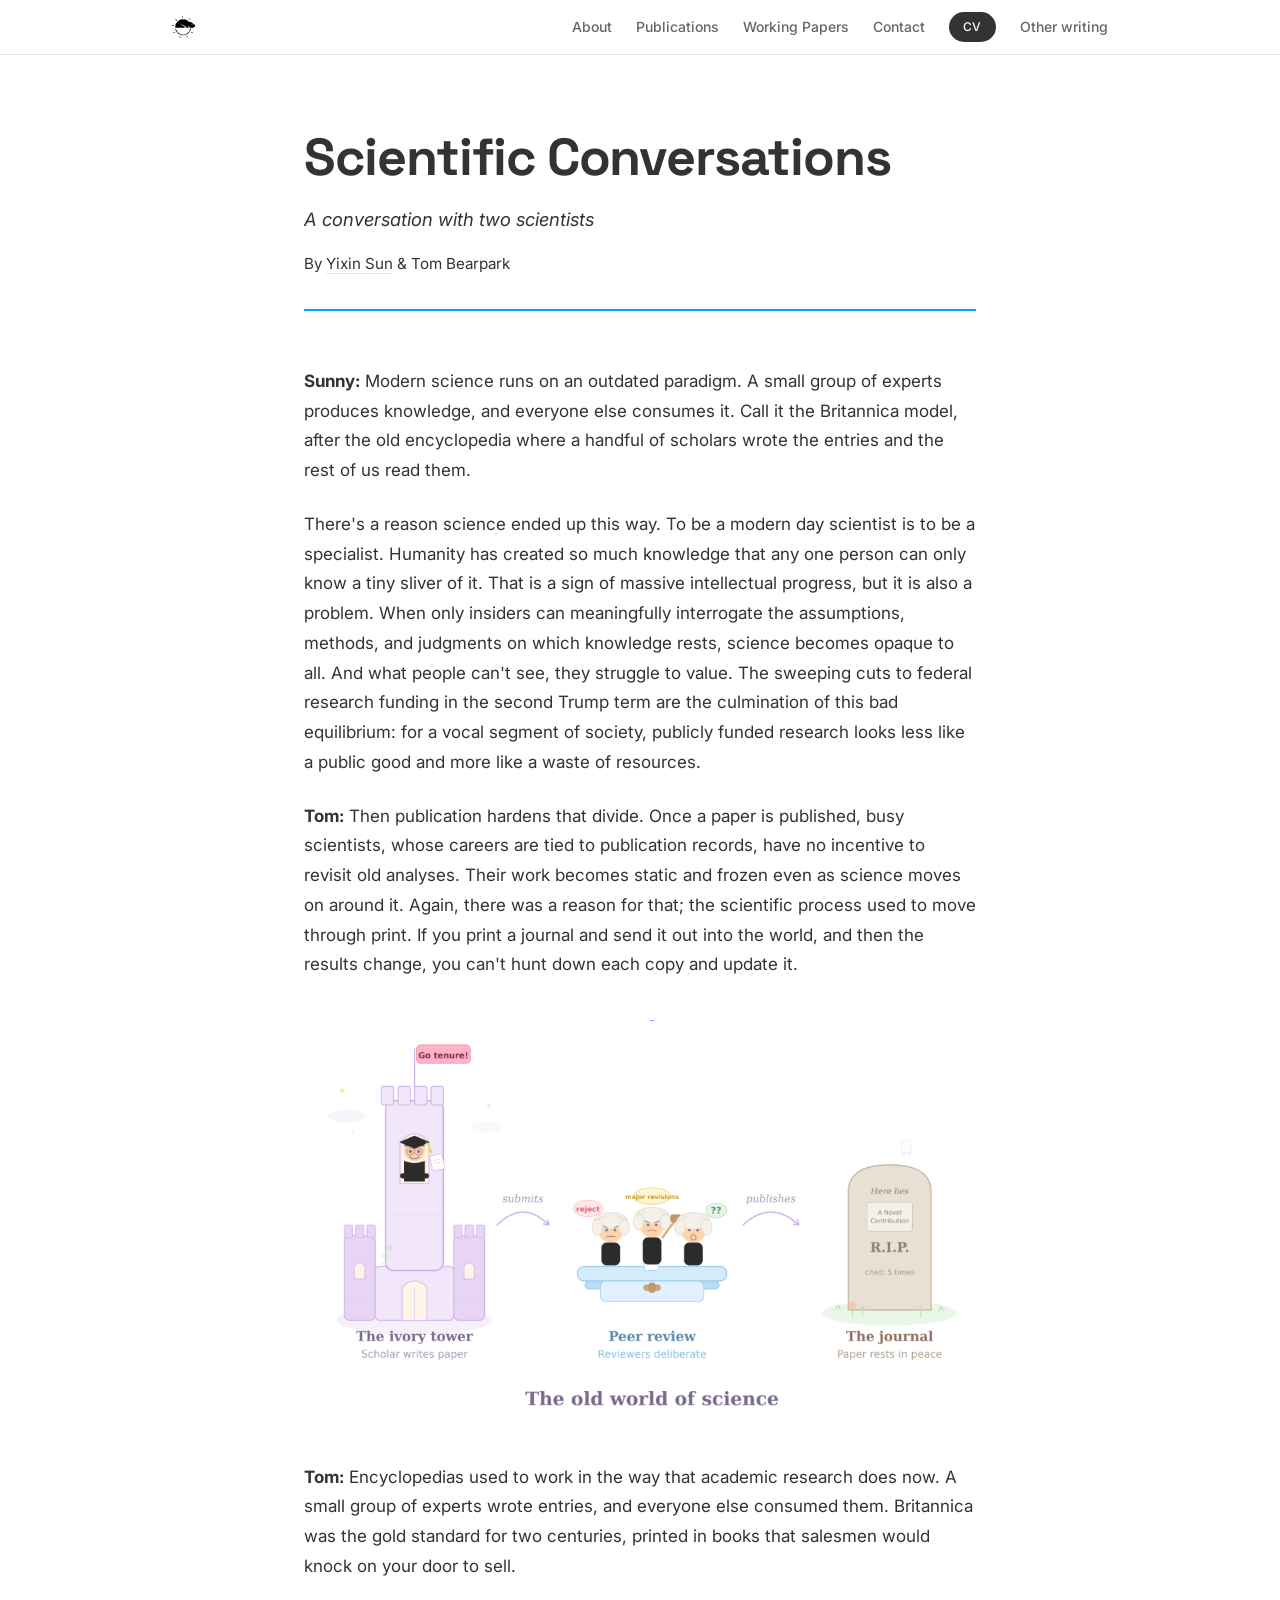
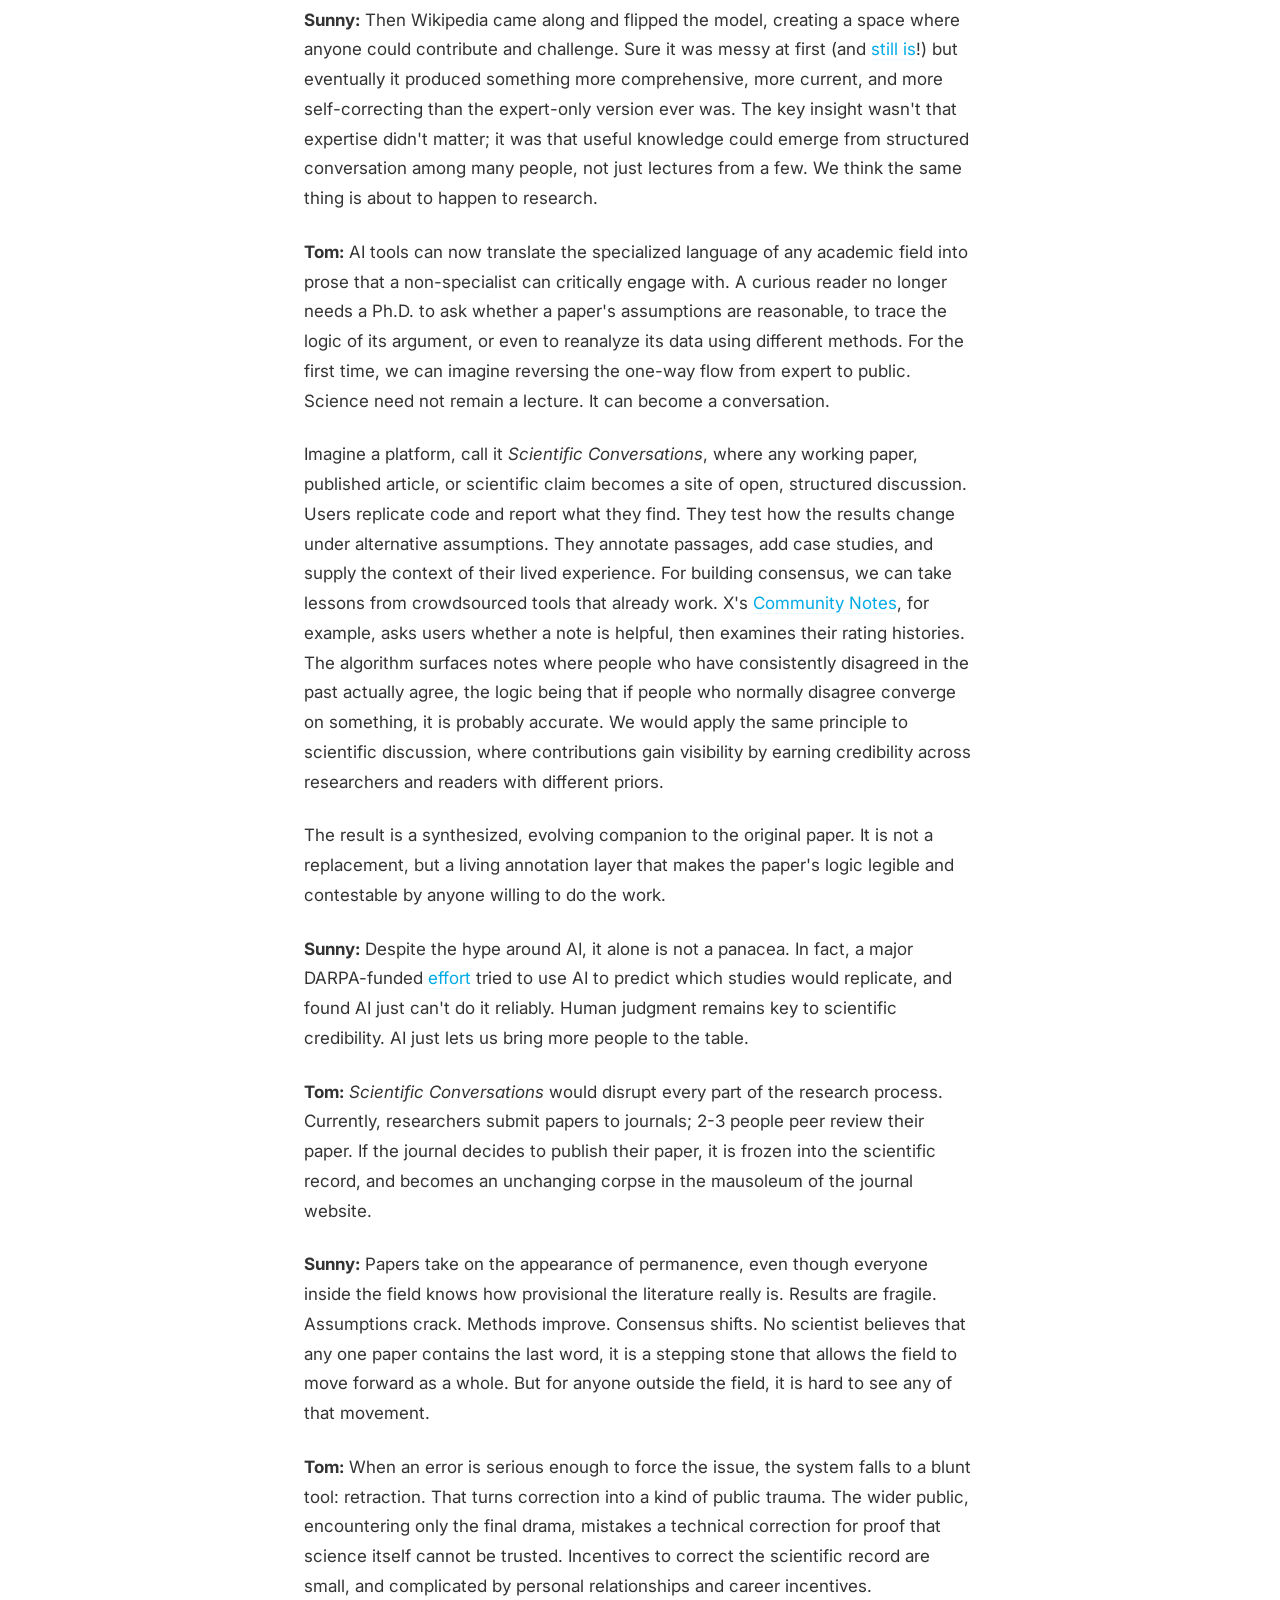
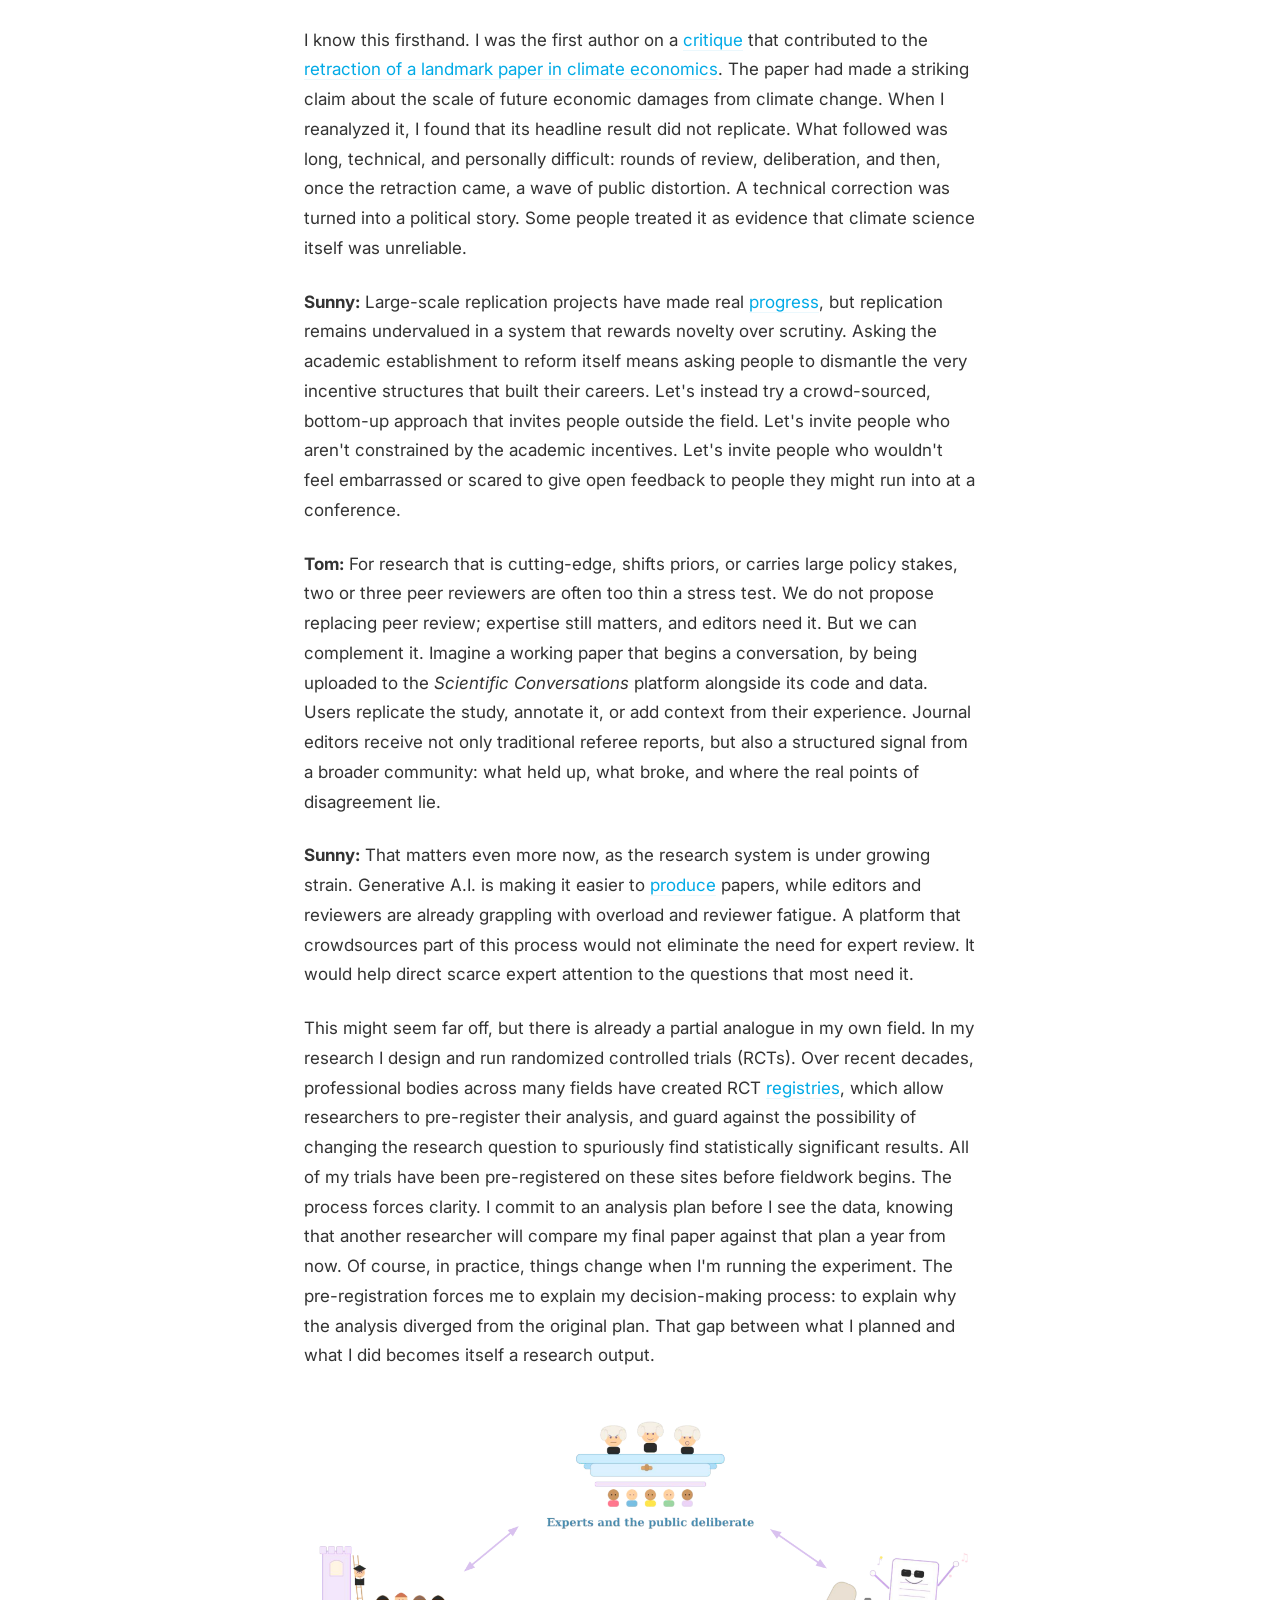
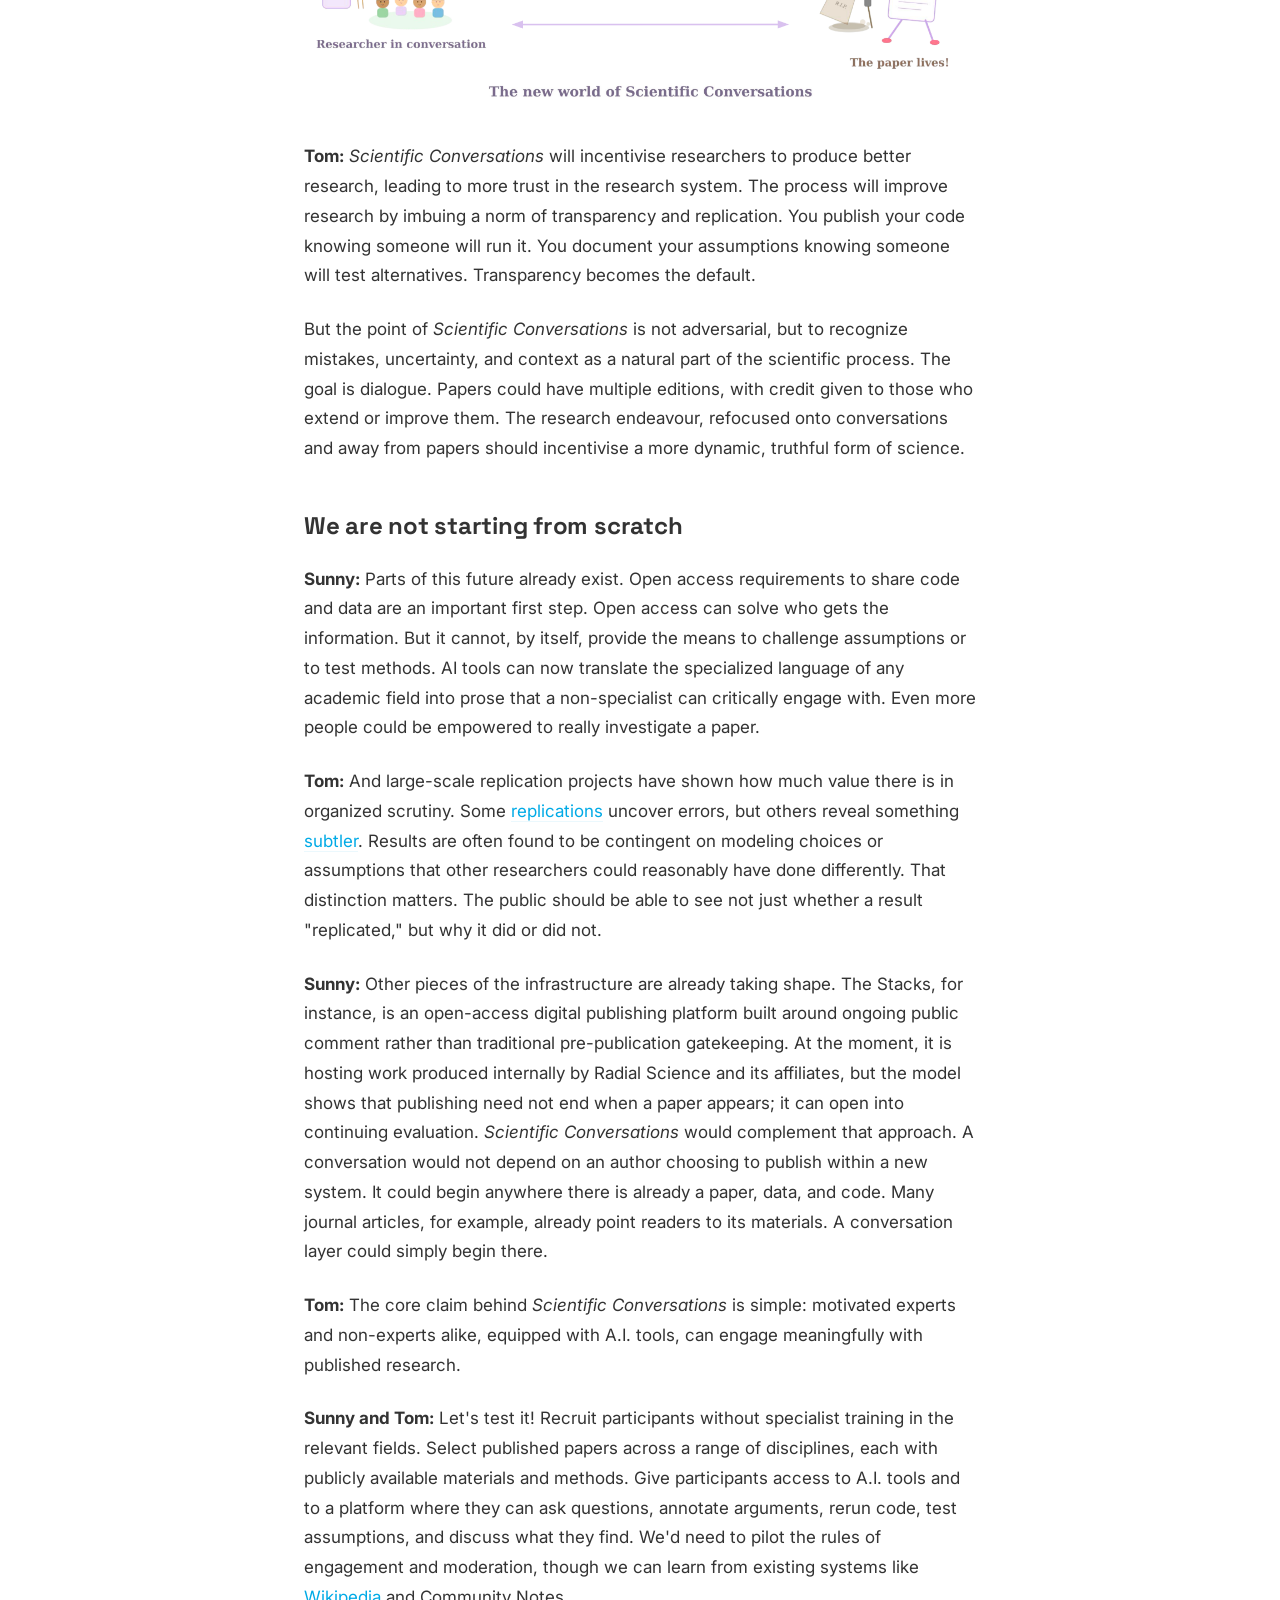
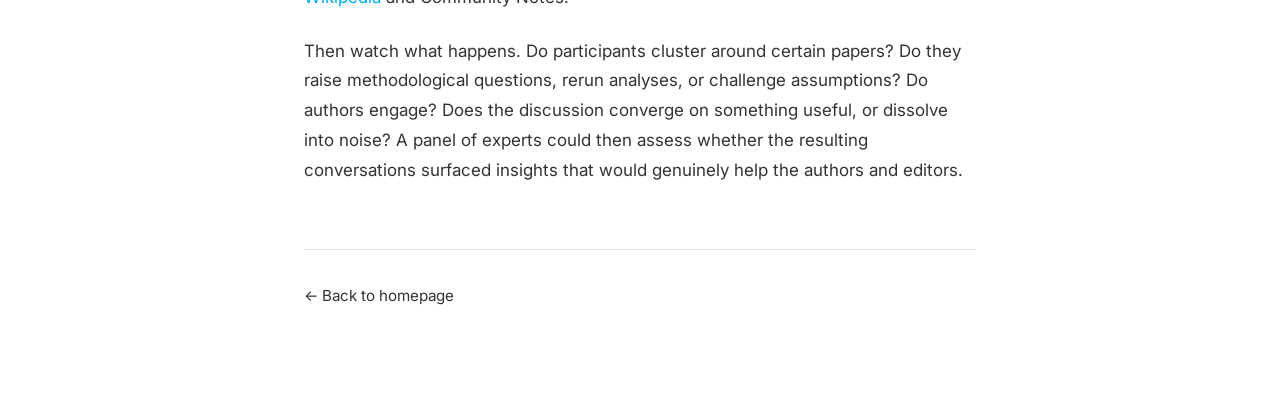
==== commit 38b55a03: "force mode" ====
--- a/essays/scientific-conversations/index.html
+++ b/essays/scientific-conversations/index.html
@@ -34,10 +34,6 @@
         <a href="../../#contact">Contact</a>
         <a href="../../assets/cv.pdf" target="_blank" class="nav-cv">CV</a>
         <a href="../../#essays">Other writing</a>
-        <button class="theme-toggle" id="theme-toggle" aria-label="Toggle dark mode">
-          <svg class="icon-sun" xmlns="http://www.w3.org/2000/svg" width="18" height="18" viewBox="0 0 24 24" fill="none" stroke="currentColor" stroke-width="2" stroke-linecap="round" stroke-linejoin="round"><circle cx="12" cy="12" r="5"/><line x1="12" y1="1" x2="12" y2="3"/><line x1="12" y1="21" x2="12" y2="23"/><line x1="4.22" y1="4.22" x2="5.64" y2="5.64"/><line x1="18.36" y1="18.36" x2="19.78" y2="19.78"/><line x1="1" y1="12" x2="3" y2="12"/><line x1="21" y1="12" x2="23" y2="12"/><line x1="4.22" y1="19.78" x2="5.64" y2="18.36"/><line x1="18.36" y1="5.64" x2="19.78" y2="4.22"/></svg>
-          <svg class="icon-moon" xmlns="http://www.w3.org/2000/svg" width="18" height="18" viewBox="0 0 24 24" fill="none" stroke="currentColor" stroke-width="2" stroke-linecap="round" stroke-linejoin="round"><path d="M21 12.79A9 9 0 1 1 11.21 3 7 7 0 0 0 21 12.79z"/></svg>
-        </button>
       </div>
     </div>
   </nav>
@@ -117,6 +113,17 @@
     </footer>
   </article>
 
-  <script src="../../js/main.js"></script>
+  <script>
+    // Smooth scroll for in-page anchors
+    document.querySelectorAll('a[href^="#"]').forEach(anchor => {
+      anchor.addEventListener('click', function (e) {
+        const target = document.querySelector(this.getAttribute('href'));
+        if (target) {
+          e.preventDefault();
+          target.scrollIntoView({ behavior: 'smooth' });
+        }
+      });
+    });
+  </script>
 </body>
 </html>
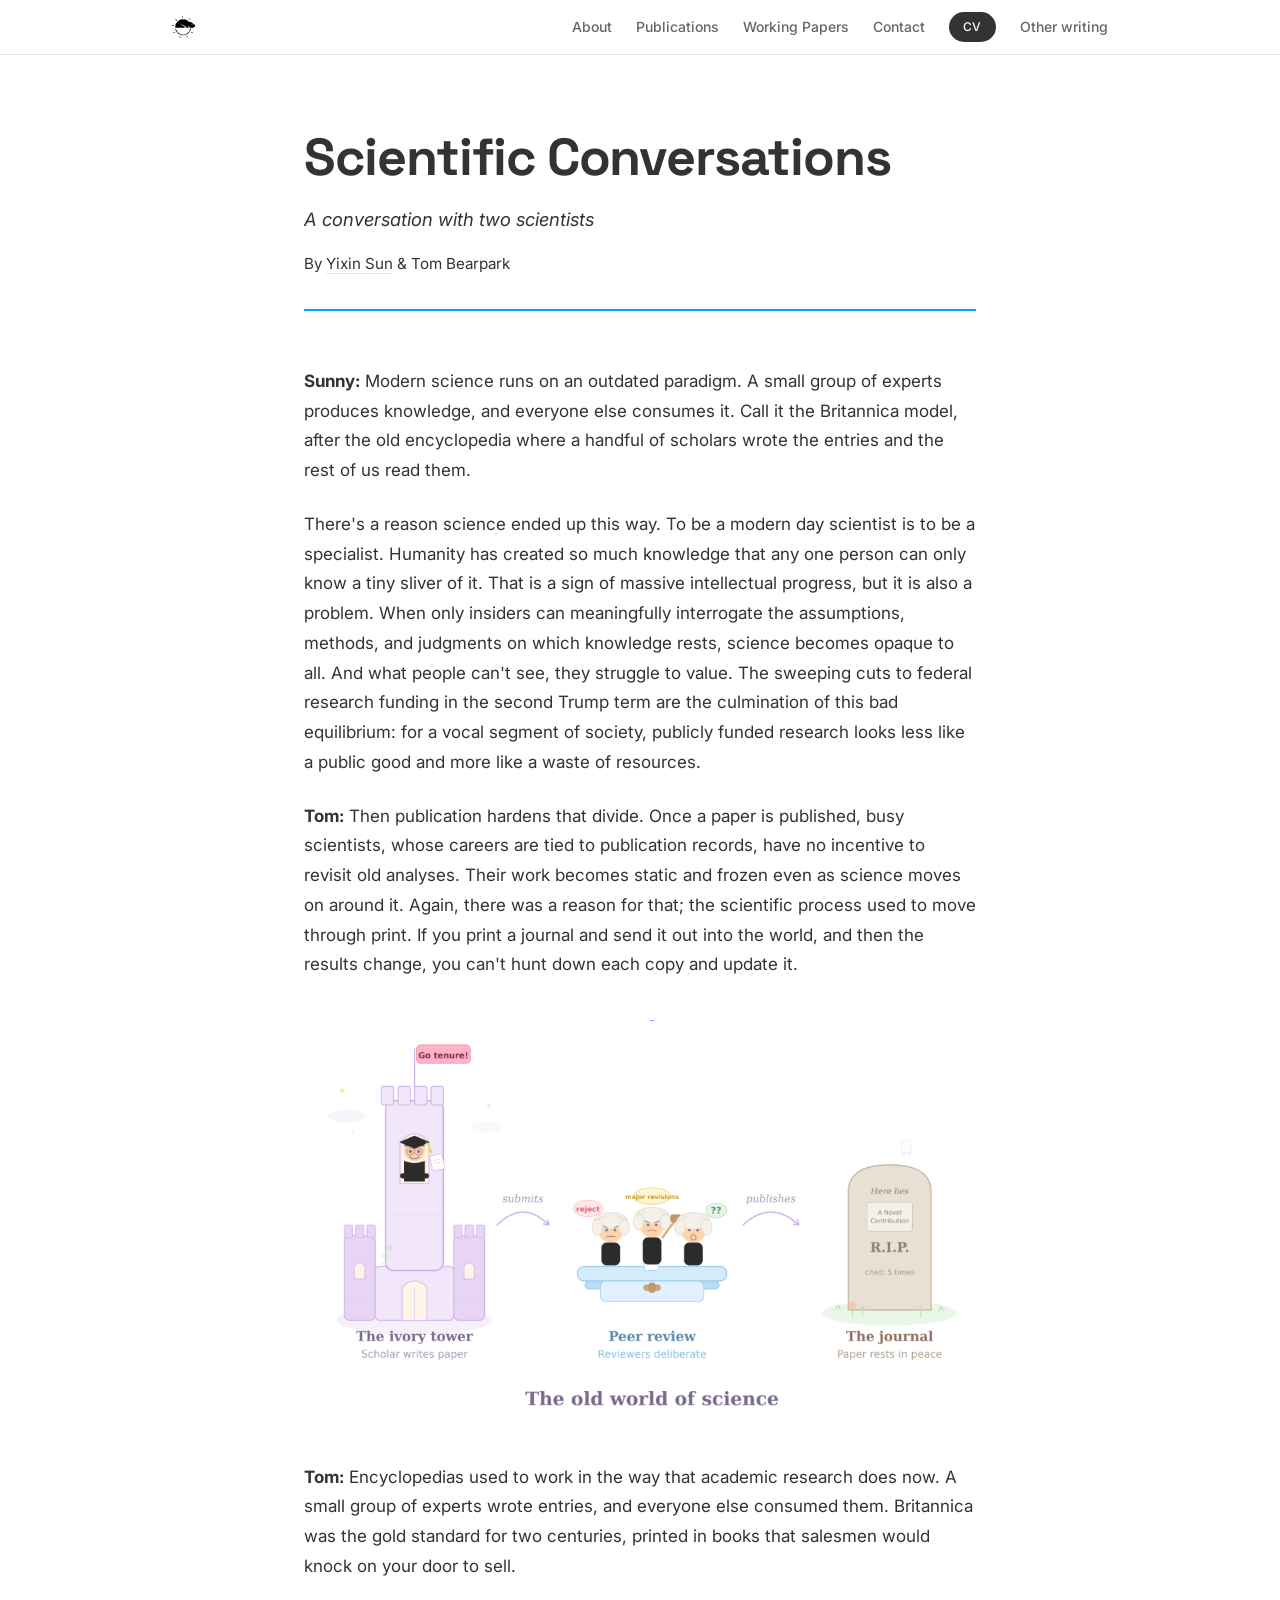
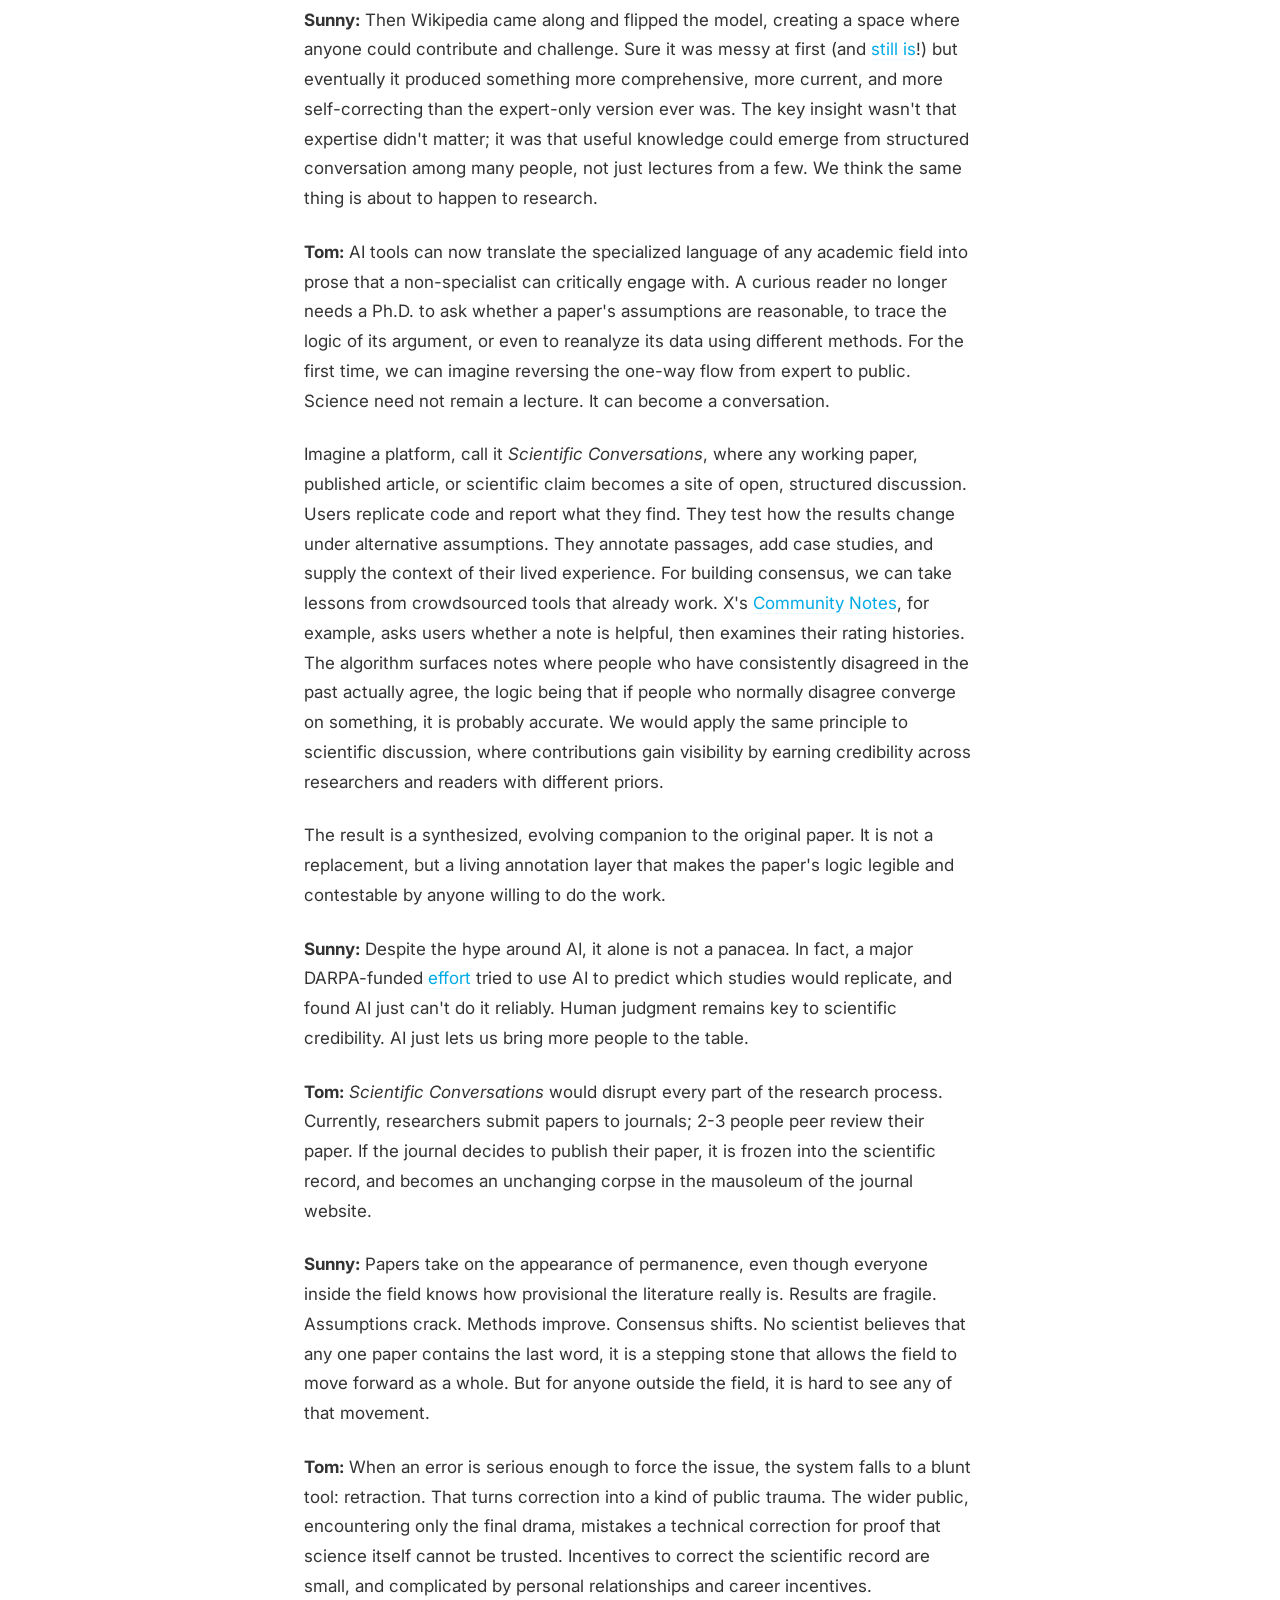
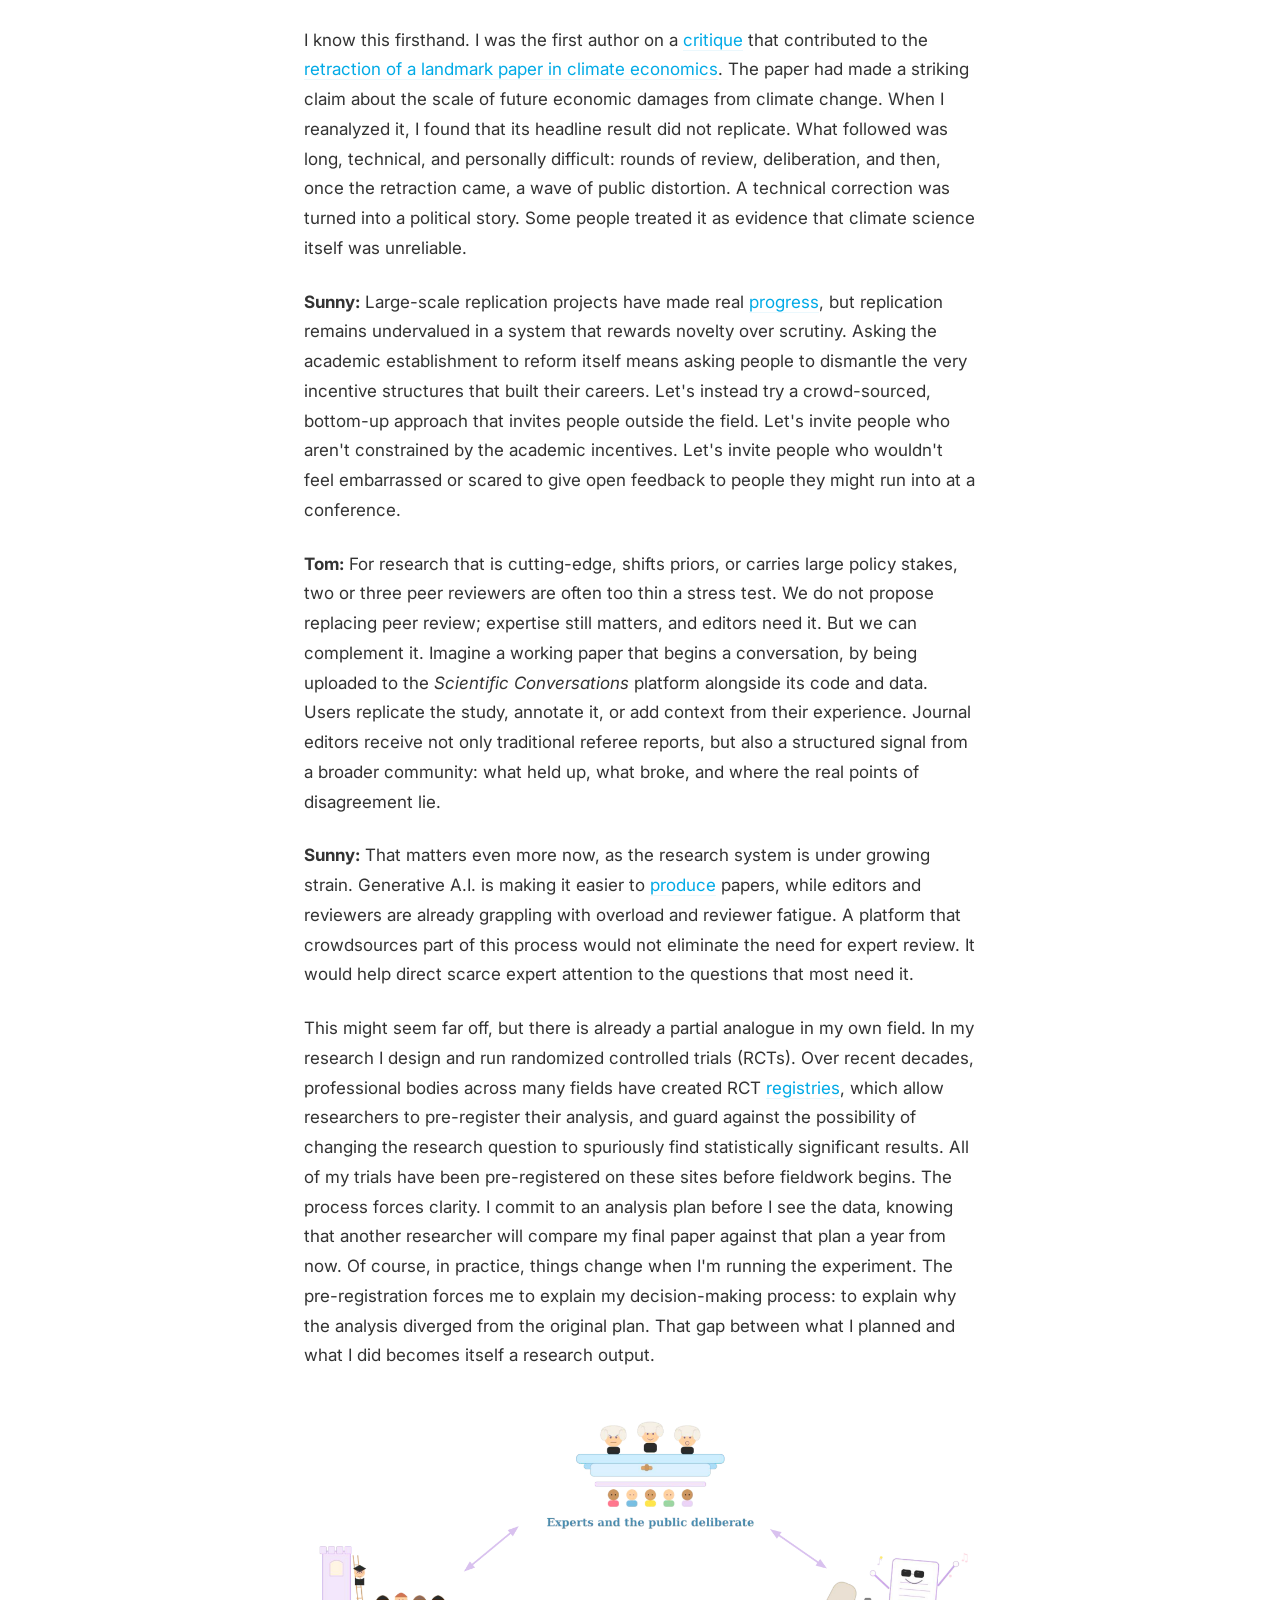
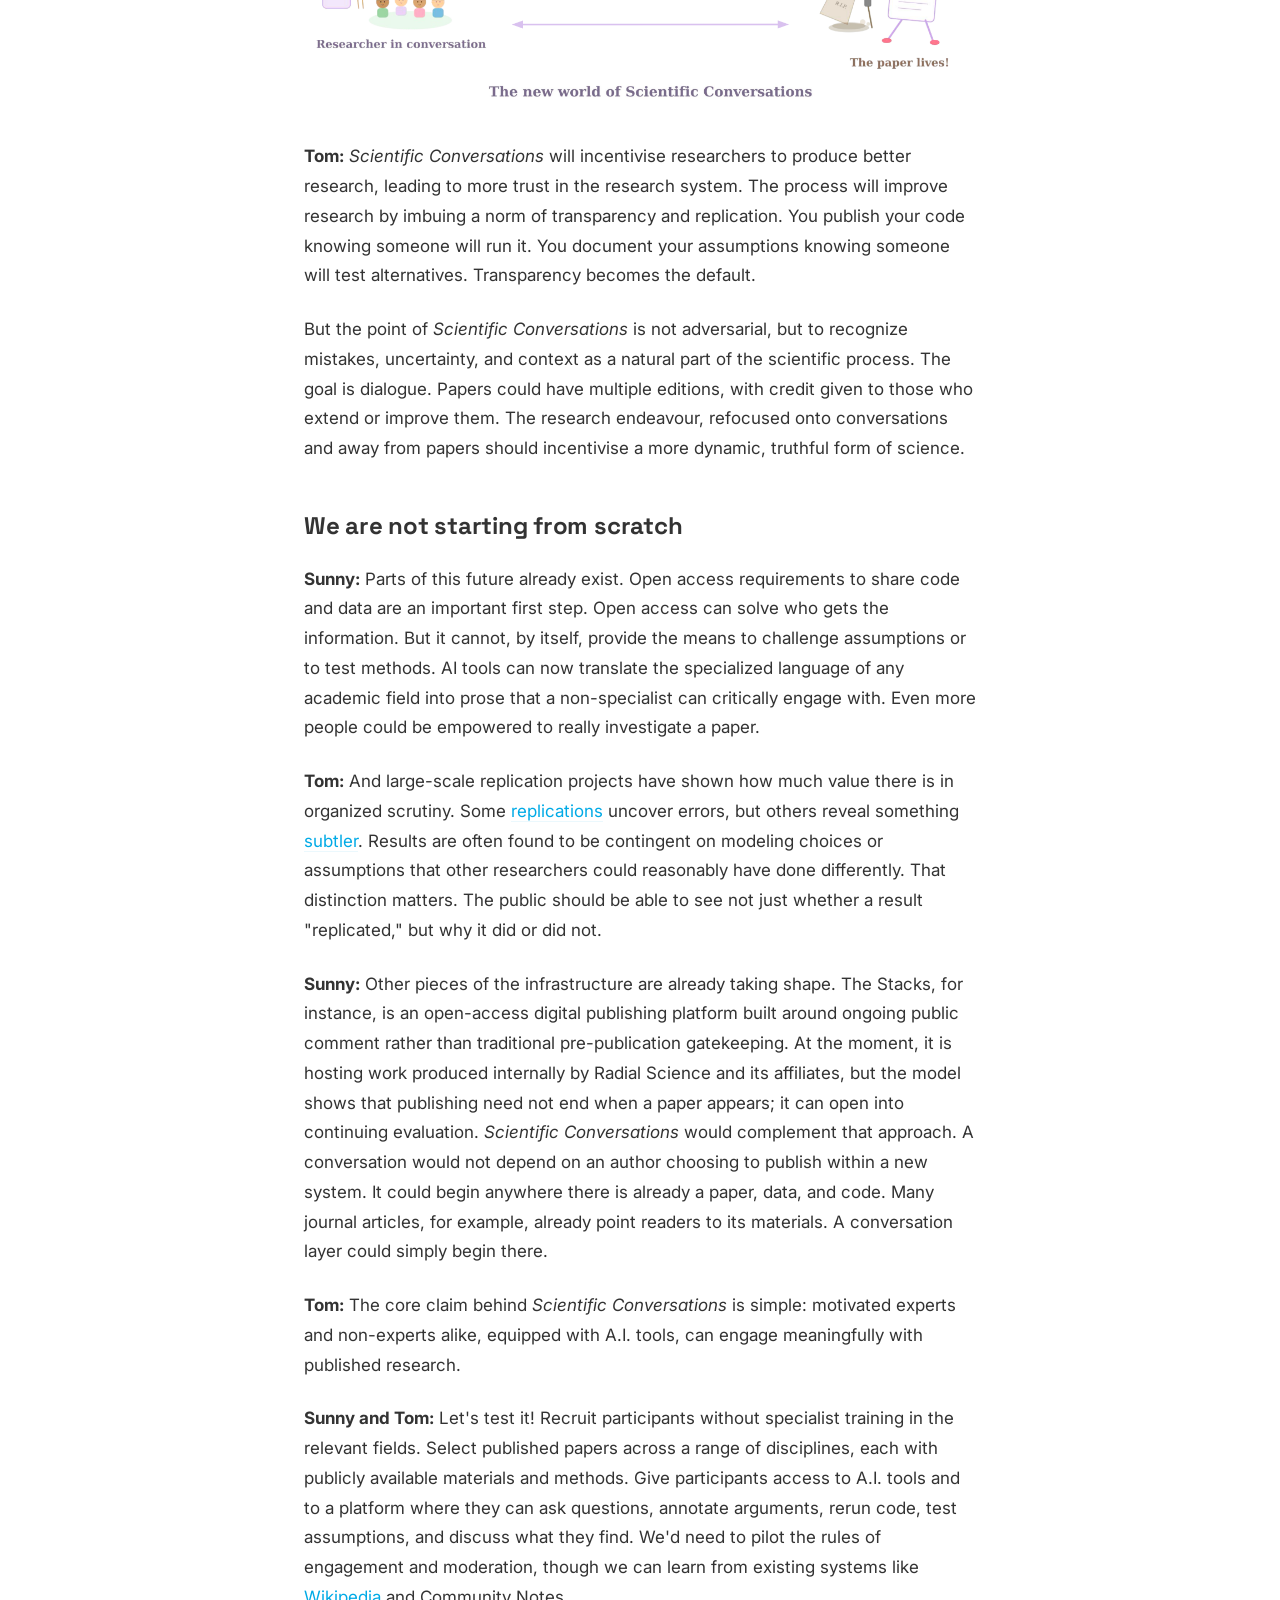
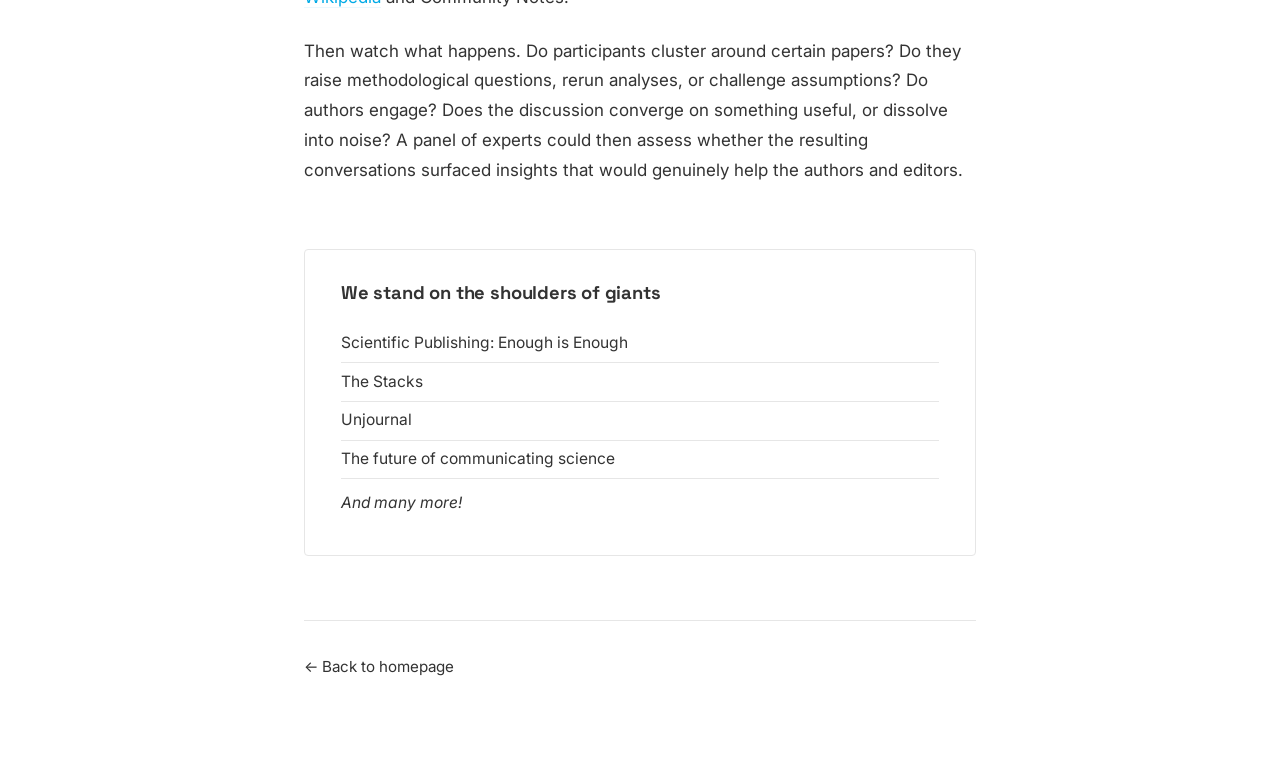
==== commit 19183292: "links" ====
--- a/essays/scientific-conversations/index.html
+++ b/essays/scientific-conversations/index.html
@@ -108,6 +108,25 @@
       <p>Then watch what happens. Do participants cluster around certain papers? Do they raise methodological questions, rerun analyses, or challenge assumptions? Do authors engage? Does the discussion converge on something useful, or dissolve into noise? A panel of experts could then assess whether the resulting conversations surfaced insights that would genuinely help the authors and editors.</p>
     </div>
 
+    <aside class="essay-references">
+      <h2 class="essay-references-title">We stand on the shoulders of giants</h2>
+      <ul class="essay-references-list">
+        <li>
+          <a href="https://asterainstitute.substack.com/p/scientific-publishing-enough-is-enough" target="_blank" rel="noopener">Scientific Publishing: Enough is Enough</a>
+        </li>
+        <li>
+          <a href="https://stacksjournal.org/" target="_blank" rel="noopener">The Stacks</a>
+        </li>
+        <li>
+          <a href="https://www.unjournal.org/" target="_blank" rel="noopener">Unjournal</a>
+        </li>
+        <li>
+          <a href="https://olihanney.substack.com/p/the-future-of-communicating-science" target="_blank" rel="noopener">The future of communicating science</a>
+        </li>
+        <li class="essay-references-more">And many more!</li>
+      </ul>
+    </aside>
+
     <footer class="essay-footer">
       <a href="../../" class="essay-back">&larr; Back to homepage</a>
     </footer>
--- a/css/essay.css
+++ b/css/essay.css
@@ -122,6 +122,65 @@
   font-style: italic;
 }
 
+/* References / shoulders of giants */
+
+.essay-references {
+  margin-top: 4rem;
+  padding: 2rem 2.25rem;
+  border: 1px solid var(--color-card-border);
+  border-radius: 4px;
+}
+
+.essay-references-title {
+  font-family: var(--font-heading, 'Space Grotesk', sans-serif);
+  font-size: 1.15rem;
+  font-weight: 700;
+  letter-spacing: -0.01em;
+  margin: 0 0 1.25rem;
+  color: var(--color-text);
+}
+
+.essay-references-list {
+  list-style: none;
+  padding: 0;
+  margin: 0;
+}
+
+.essay-references-list li {
+  font-size: 0.975rem;
+  line-height: 1.6;
+  padding: 0.4rem 0;
+  border-bottom: 1px solid var(--color-card-border);
+}
+
+.essay-references-list li:last-child {
+  border-bottom: none;
+}
+
+.essay-references-list a {
+  color: var(--color-text);
+  text-decoration: none;
+  border-bottom: 1px solid transparent;
+  transition: color 0.15s ease, border-color 0.15s ease;
+}
+
+.essay-references-list a:hover {
+  color: var(--color-accent-1);
+  border-bottom-color: var(--color-accent-1);
+}
+
+.essay-references-more {
+  font-style: italic;
+  color: var(--color-text-muted);
+  padding-top: 0.75rem !important;
+}
+
+@media (max-width: 768px) {
+  .essay-references {
+    padding: 1.5rem 1.5rem;
+  }
+}
+
 /* Footer */
 
 .essay-footer {
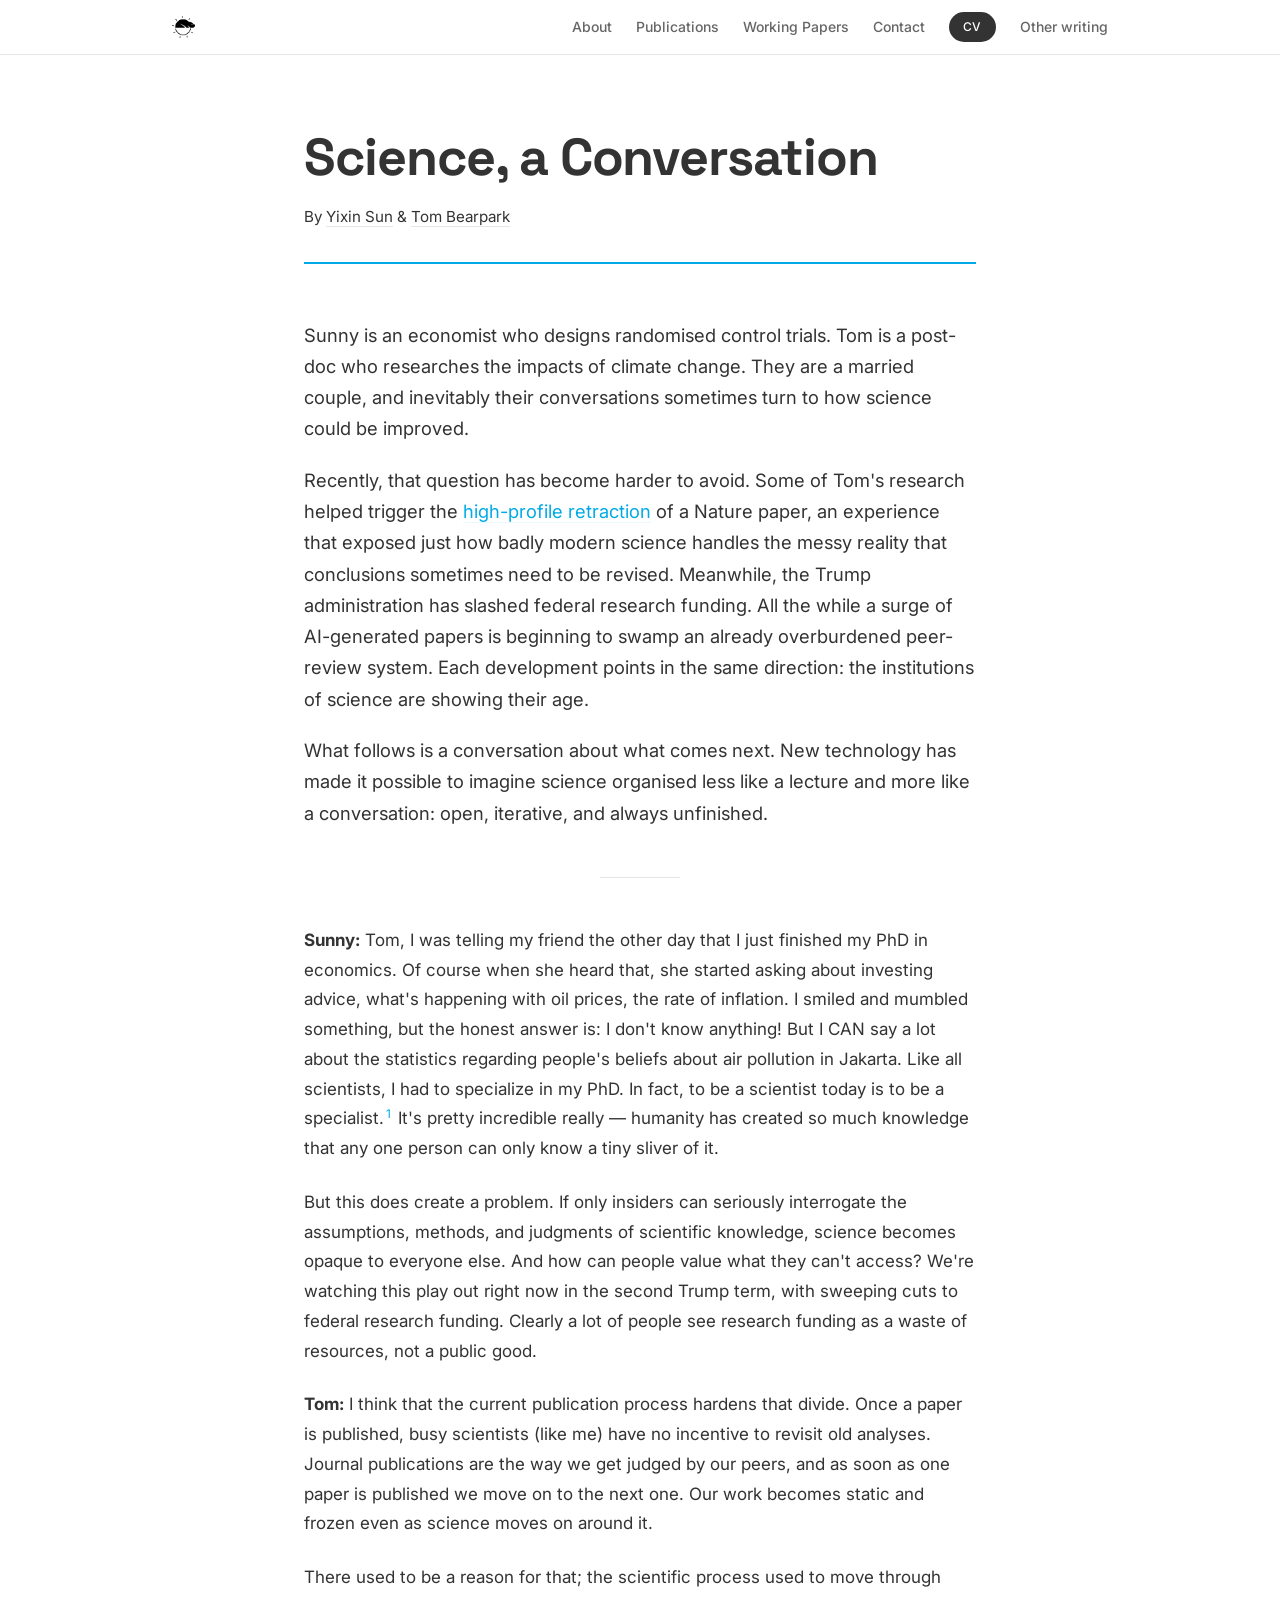
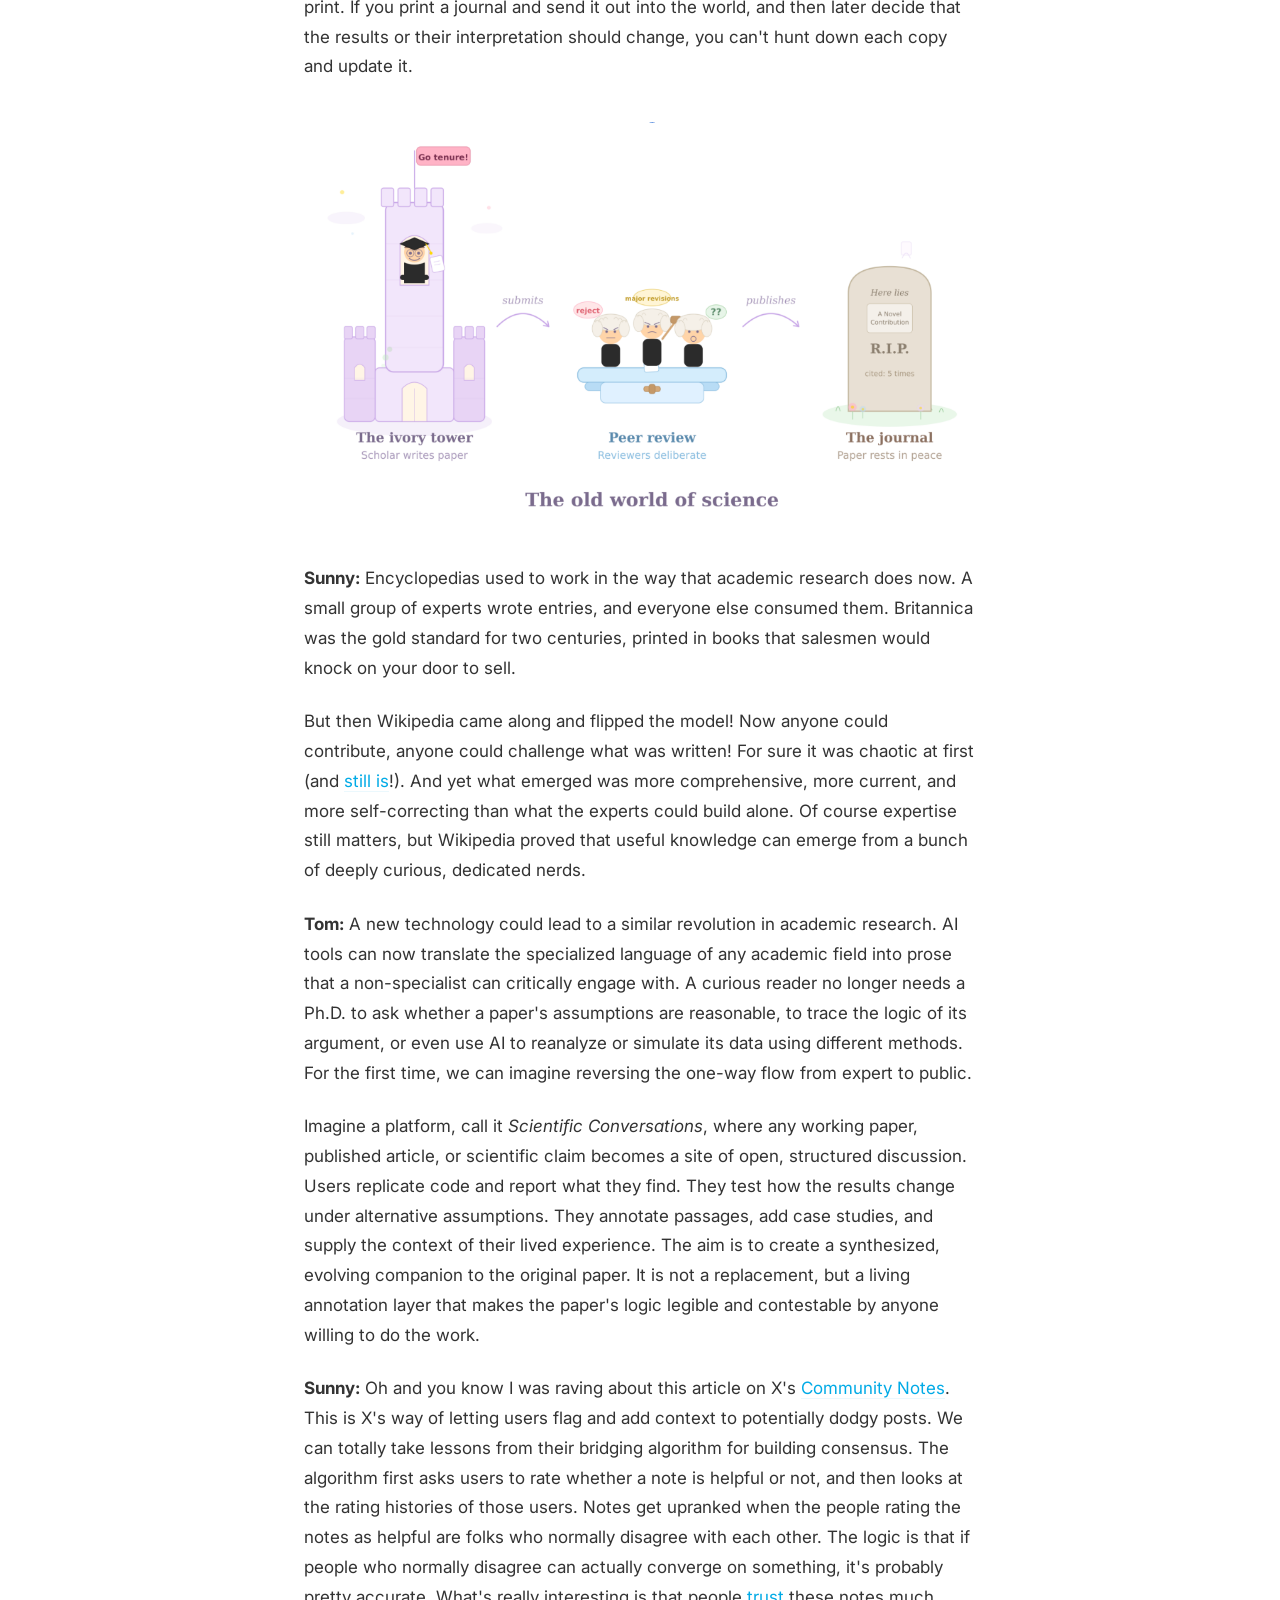
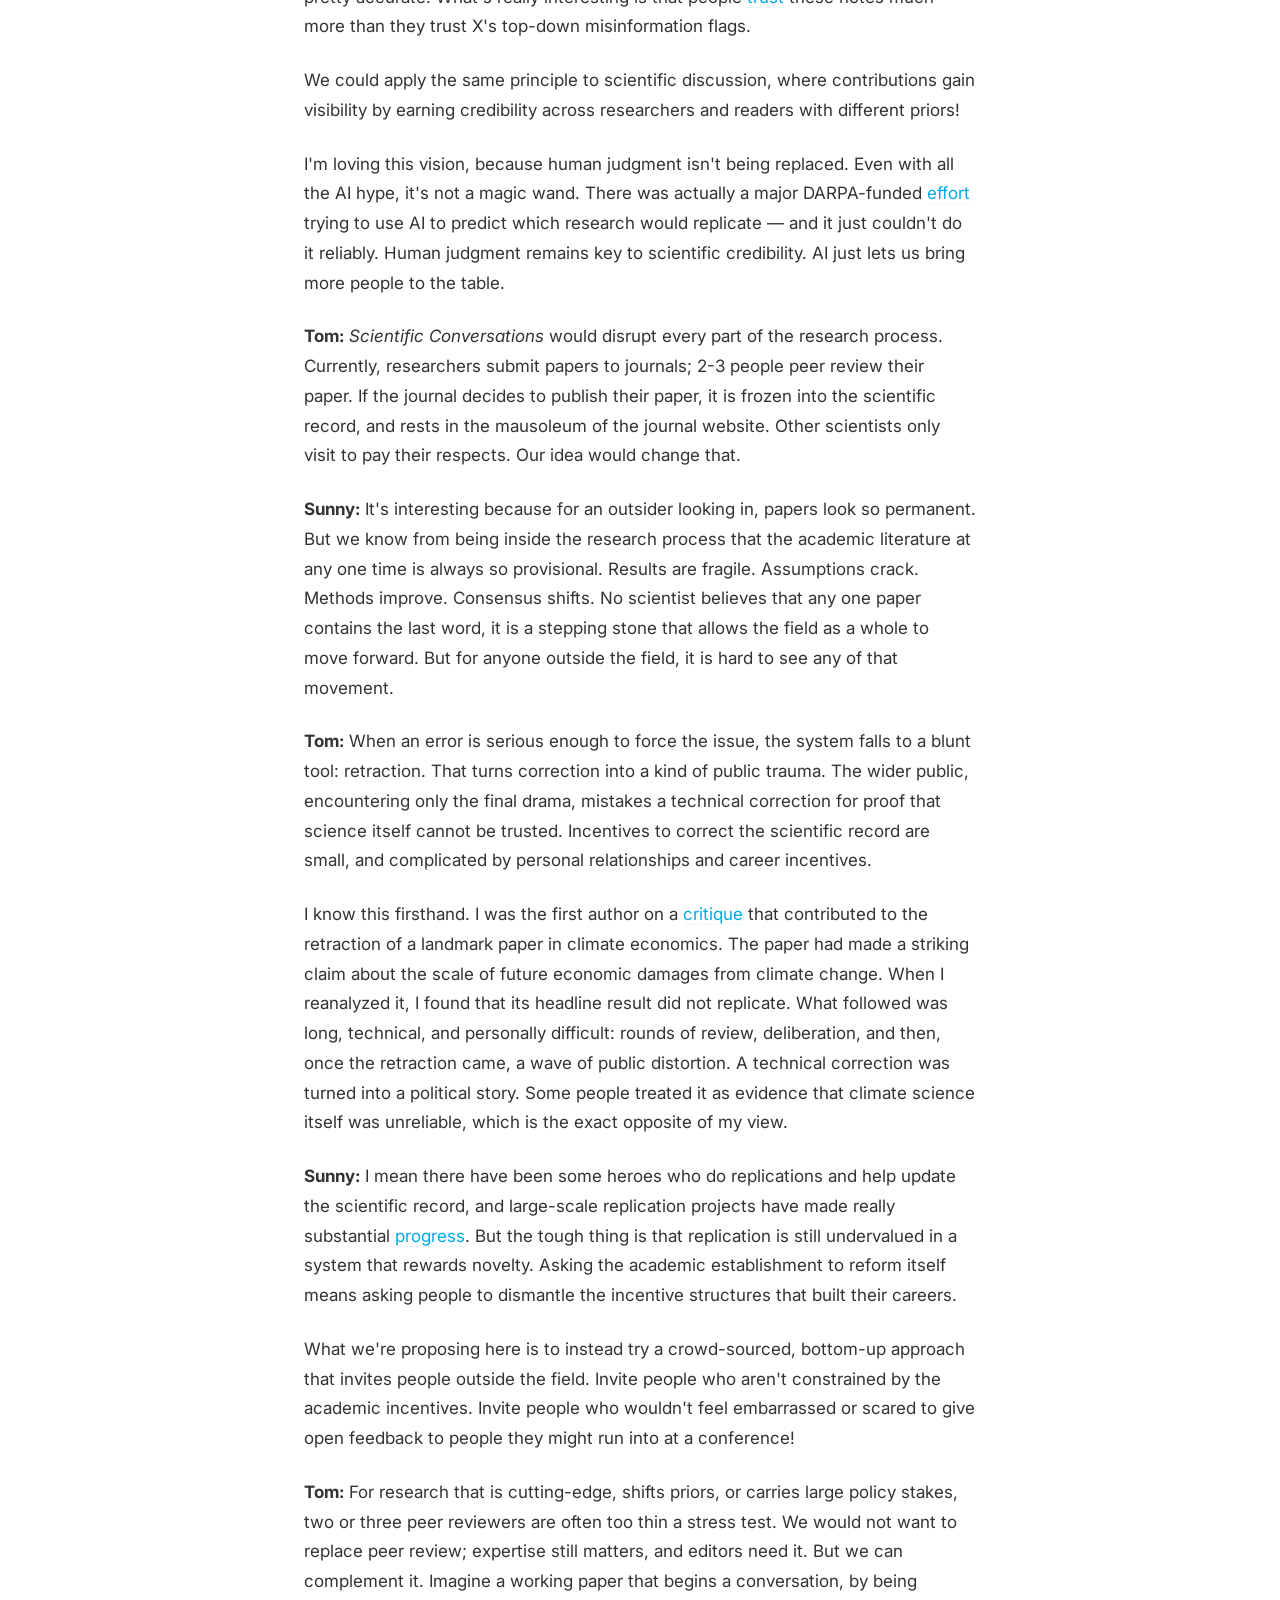
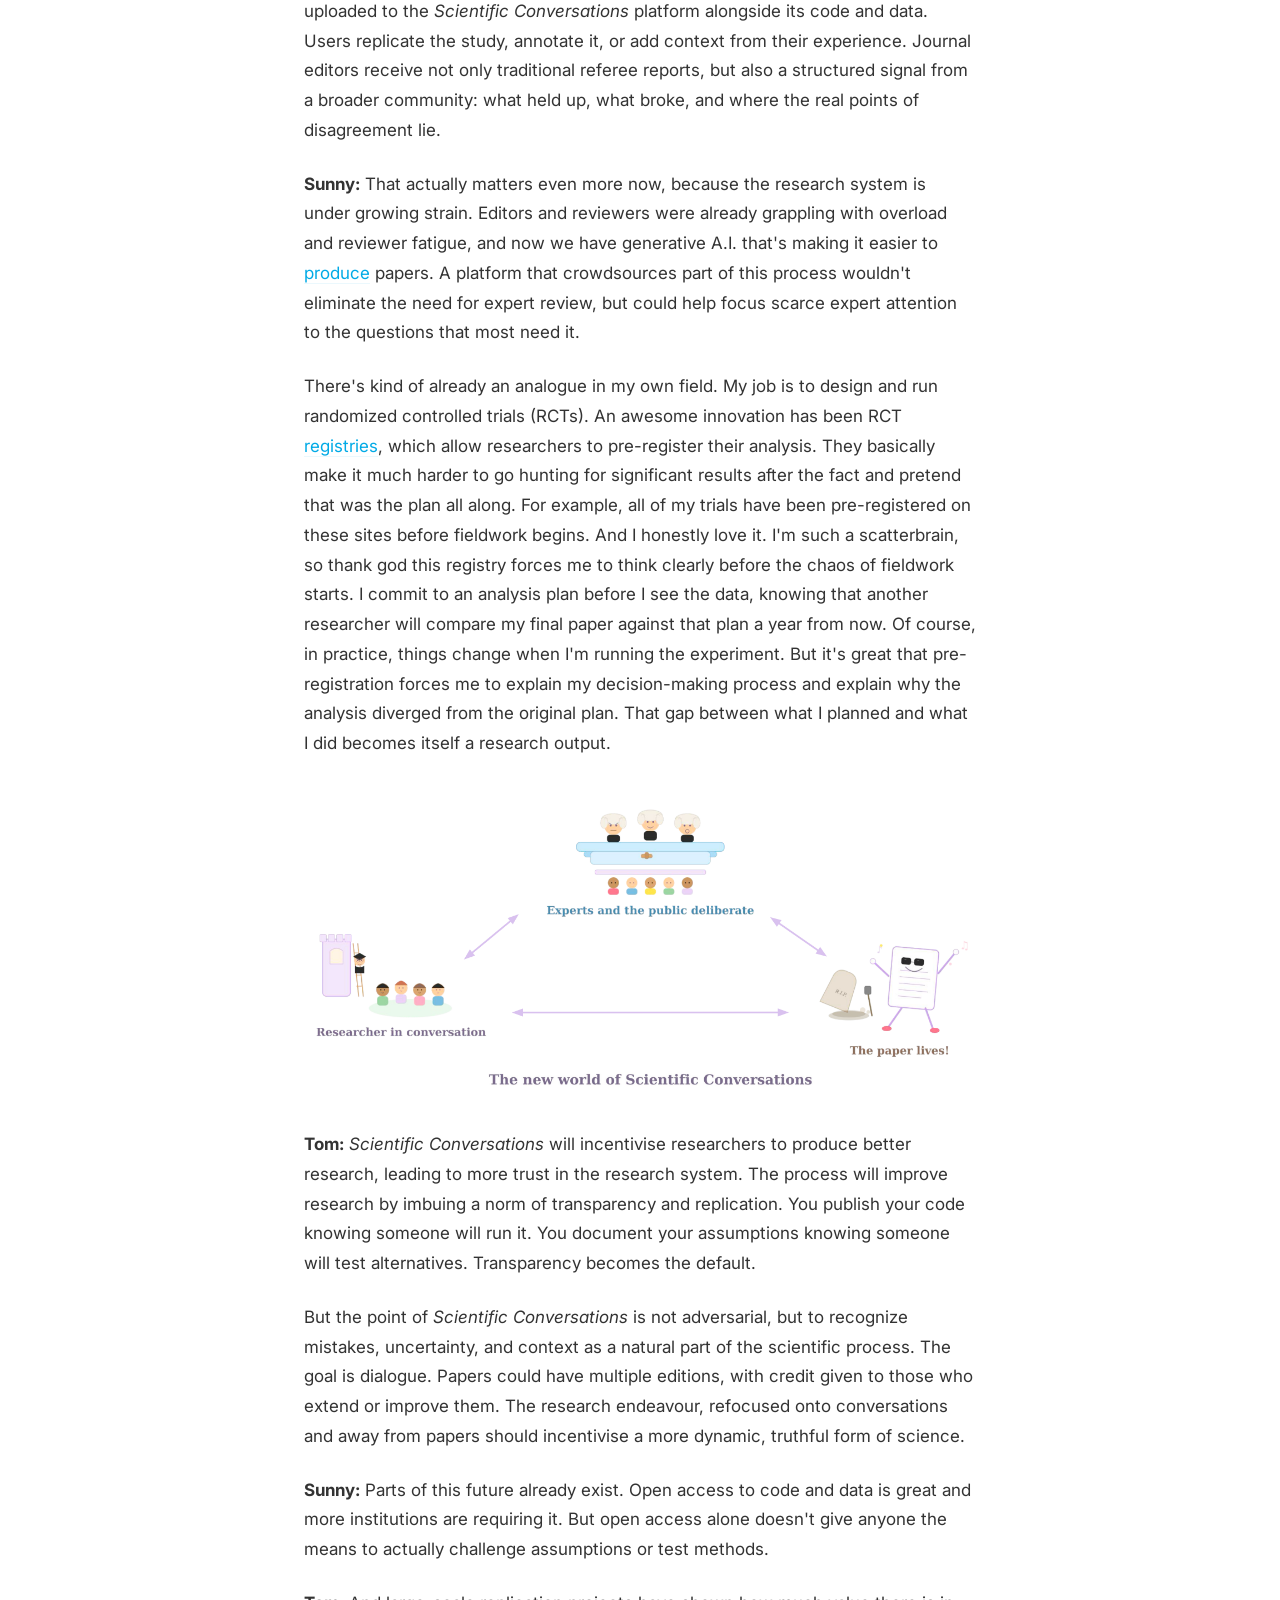
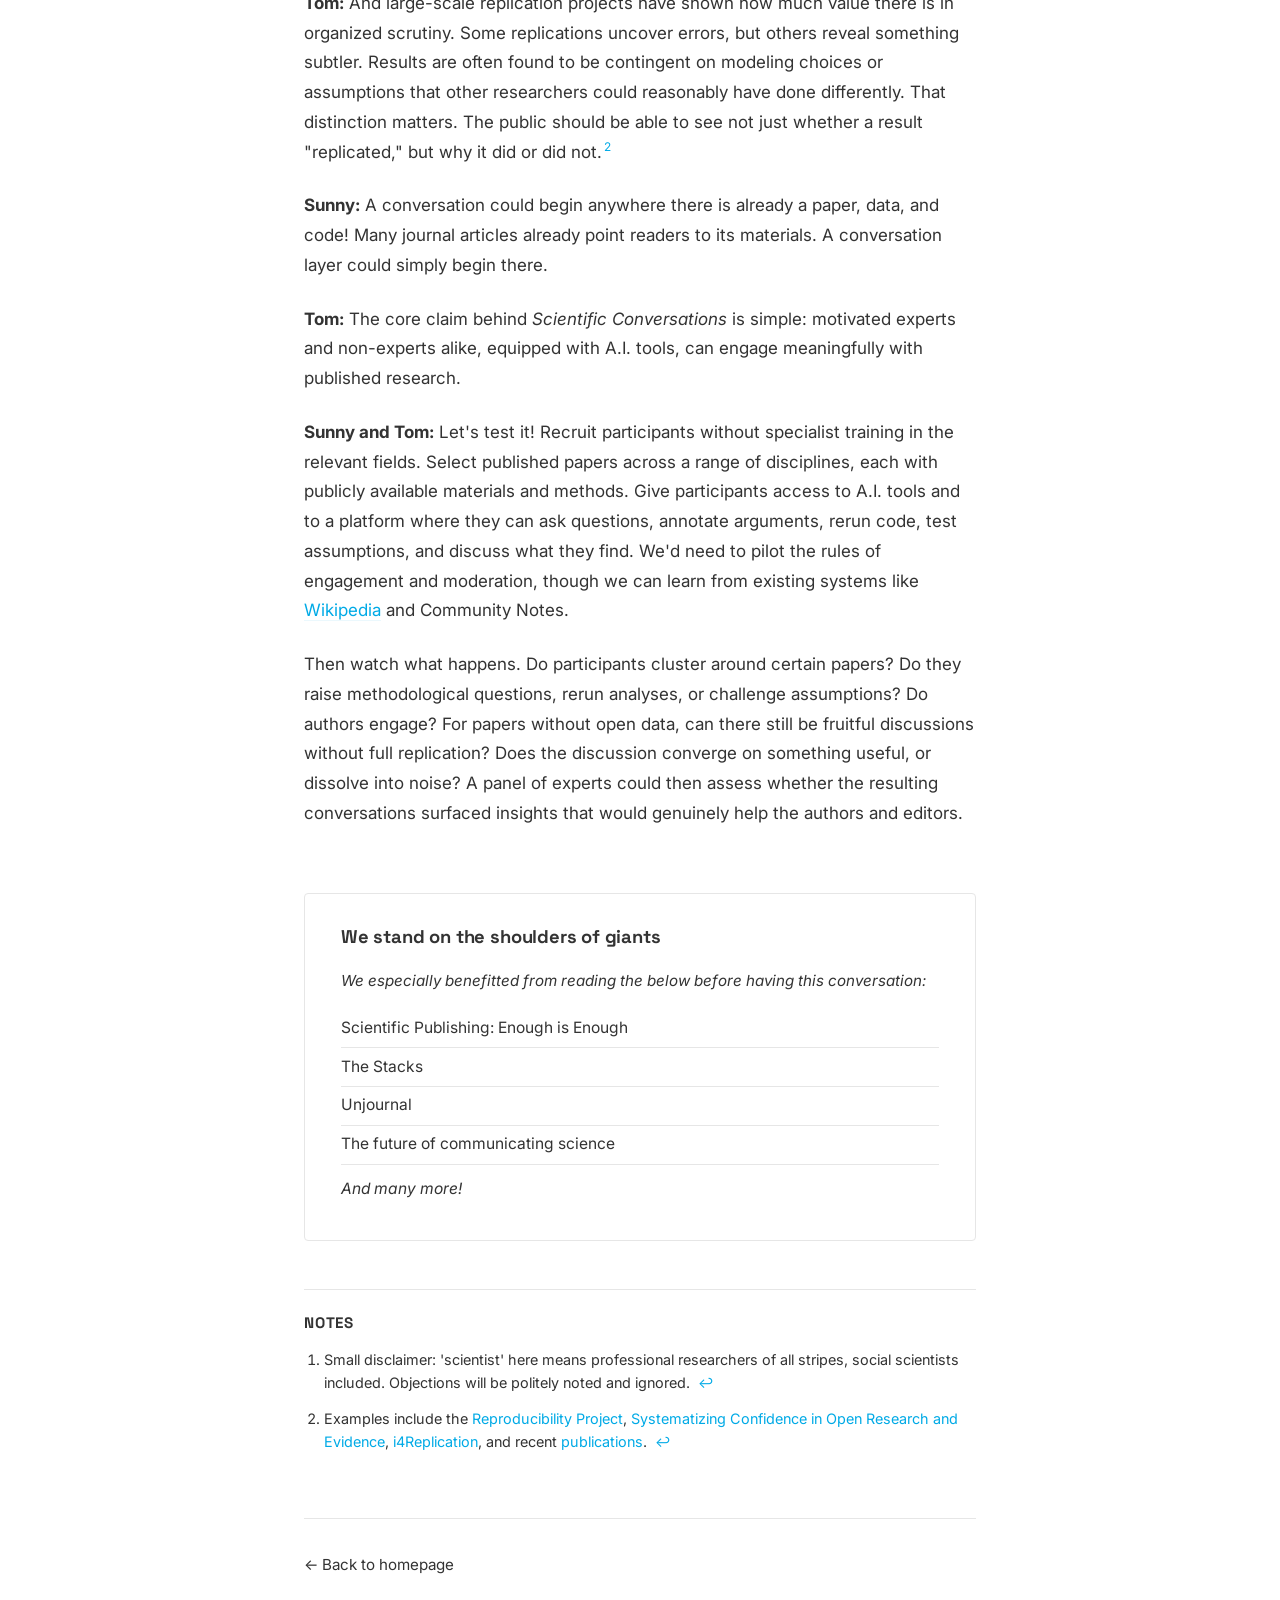
==== commit 20da20ed: "Update Scientific Conversations essay" ====
--- a/essays/scientific-conversations/index.html
+++ b/essays/scientific-conversations/index.html
@@ -3,12 +3,12 @@
 <head>
   <meta charset="UTF-8">
   <meta name="viewport" content="width=device-width, initial-scale=1.0">
-  <title>Scientific Conversations | Tom Bearpark</title>
-  <meta name="description" content="A conversation with two scientists on opening up the research process.">
+  <title>Science, a Conversation | Tom Bearpark</title>
+  <meta name="description" content="A conversation about what comes next for science, by Yixin Sun and Tom Bearpark.">
 
   <!-- Open Graph -->
-  <meta property="og:title" content="Scientific Conversations">
-  <meta property="og:description" content="A conversation with two scientists on opening up the research process.">
+  <meta property="og:title" content="Science, a Conversation">
+  <meta property="og:description" content="A conversation about what comes next for science.">
   <meta property="og:type" content="article">
   <meta property="og:url" content="https://tombearpark.com/essays/scientific-conversations/">
 
@@ -41,49 +41,64 @@
   <!-- ===== ESSAY ===== -->
   <article class="essay">
     <header class="essay-header">
-      <h1 class="essay-title">Scientific Conversations</h1>
-      <p class="essay-subtitle">A conversation with two scientists</p>
-      <p class="essay-byline">By <a href="https://yixinsun.com/" target="_blank" rel="noopener">Yixin Sun</a> &amp; Tom Bearpark</p>
+      <h1 class="essay-title">Science, a Conversation</h1>
+      <p class="essay-byline">By <a href="https://yixinsun.com/" target="_blank" rel="noopener">Yixin Sun</a> &amp; <a href="../../">Tom Bearpark</a></p>
     </header>
 
     <div class="essay-body">
-      <p><strong>Sunny:</strong> Modern science runs on an outdated paradigm. A small group of experts produces knowledge, and everyone else consumes it. Call it the Britannica model, after the old encyclopedia where a handful of scholars wrote the entries and the rest of us read them.</p>
+      <div class="essay-lede">
+        <p>Sunny is an economist who designs randomised control trials. Tom is a post-doc who researches the impacts of climate change. They are a married couple, and inevitably their conversations sometimes turn to how science could be improved.</p>
 
-      <p>There's a reason science ended up this way. To be a modern day scientist is to be a specialist. Humanity has created so much knowledge that any one person can only know a tiny sliver of it. That is a sign of massive intellectual progress, but it is also a problem. When only insiders can meaningfully interrogate the assumptions, methods, and judgments on which knowledge rests, science becomes opaque to all. And what people can't see, they struggle to value. The sweeping cuts to federal research funding in the second Trump term are the culmination of this bad equilibrium: for a vocal segment of society, publicly funded research looks less like a public good and more like a waste of resources.</p>
+        <p>Recently, that question has become harder to avoid. Some of Tom's research helped trigger the <a href="https://www.nytimes.com/2025/12/03/business/economy/study-climate-damage-retracted.html" target="_blank" rel="noopener">high-profile retraction</a> of a Nature paper, an experience that exposed just how badly modern science handles the messy reality that conclusions sometimes need to be revised. Meanwhile, the Trump administration has slashed federal research funding. All the while a surge of AI-generated papers is beginning to swamp an already overburdened peer-review system. Each development points in the same direction: the institutions of science are showing their age.</p>
 
-      <p><strong>Tom:</strong> Then publication hardens that divide. Once a paper is published, busy scientists, whose careers are tied to publication records, have no incentive to revisit old analyses. Their work becomes static and frozen even as science moves on around it. Again, there was a reason for that; the scientific process used to move through print. If you print a journal and send it out into the world, and then the results change, you can't hunt down each copy and update it.</p>
+        <p>What follows is a conversation about what comes next. New technology has made it possible to imagine science organised less like a lecture and more like a conversation: open, iterative, and always unfinished.</p>
+      </div>
+
+      <hr class="essay-divider">
+
+      <p><strong>Sunny:</strong> Tom, I was telling my friend the other day that I just finished my PhD in economics. Of course when she heard that, she started asking about investing advice, what's happening with oil prices, the rate of inflation. I smiled and mumbled something, but the honest answer is: I don't know anything! But I CAN say a lot about the statistics regarding people's beliefs about air pollution in Jakarta. Like all scientists, I had to specialize in my PhD. In fact, to be a scientist today is to be a specialist.<sup class="essay-fnref"><a href="#fn1" id="fnref1">1</a></sup> It's pretty incredible really &mdash; humanity has created so much knowledge that any one person can only know a tiny sliver of it.</p>
+
+      <p>But this does create a problem. If only insiders can seriously interrogate the assumptions, methods, and judgments of scientific knowledge, science becomes opaque to everyone else. And how can people value what they can't access? We're watching this play out right now in the second Trump term, with sweeping cuts to federal research funding. Clearly a lot of people see research funding as a waste of resources, not a public good.</p>
+
+      <p><strong>Tom:</strong> I think that the current publication process hardens that divide. Once a paper is published, busy scientists (like me) have no incentive to revisit old analyses. Journal publications are the way we get judged by our peers, and as soon as one paper is published we move on to the next one. Our work becomes static and frozen even as science moves on around it.</p>
+
+      <p>There used to be a reason for that; the scientific process used to move through print. If you print a journal and send it out into the world, and then later decide that the results or their interpretation should change, you can't hunt down each copy and update it.</p>
 
       <figure class="essay-figure">
         <img src="../../assets/essays/oldworld.png" alt="The old world of scientific publishing">
       </figure>
 
-      <p><strong>Tom:</strong> Encyclopedias used to work in the way that academic research does now. A small group of experts wrote entries, and everyone else consumed them. Britannica was the gold standard for two centuries, printed in books that salesmen would knock on your door to sell.</p>
+      <p><strong>Sunny:</strong> Encyclopedias used to work in the way that academic research does now. A small group of experts wrote entries, and everyone else consumed them. Britannica was the gold standard for two centuries, printed in books that salesmen would knock on your door to sell.</p>
 
-      <p><strong>Sunny:</strong> Then Wikipedia came along and flipped the model, creating a space where anyone could contribute and challenge. Sure it was messy at first (and <a href="https://en.wikipedia.org/wiki/Wikipedia:Lamest_edit_wars" target="_blank" rel="noopener">still is</a>!) but eventually it produced something more comprehensive, more current, and more self-correcting than the expert-only version ever was. The key insight wasn't that expertise didn't matter; it was that useful knowledge could emerge from structured conversation among many people, not just lectures from a few. We think the same thing is about to happen to research.</p>
+      <p>But then Wikipedia came along and flipped the model! Now anyone could contribute, anyone could challenge what was written! For sure it was chaotic at first (and <a href="https://en.wikipedia.org/wiki/Wikipedia:Lamest_edit_wars" target="_blank" rel="noopener">still is</a>!). And yet what emerged was more comprehensive, more current, and more self-correcting than what the experts could build alone. Of course expertise still matters, but Wikipedia proved that useful knowledge can emerge from a bunch of deeply curious, dedicated nerds.</p>
 
-      <p><strong>Tom:</strong> AI tools can now translate the specialized language of any academic field into prose that a non-specialist can critically engage with. A curious reader no longer needs a Ph.D. to ask whether a paper's assumptions are reasonable, to trace the logic of its argument, or even to reanalyze its data using different methods. For the first time, we can imagine reversing the one-way flow from expert to public. Science need not remain a lecture. It can become a conversation.</p>
+      <p><strong>Tom:</strong> A new technology could lead to a similar revolution in academic research. AI tools can now translate the specialized language of any academic field into prose that a non-specialist can critically engage with. A curious reader no longer needs a Ph.D. to ask whether a paper's assumptions are reasonable, to trace the logic of its argument, or even use AI to reanalyze or simulate its data using different methods. For the first time, we can imagine reversing the one-way flow from expert to public.</p>
 
-      <p>Imagine a platform, call it <em>Scientific Conversations</em>, where any working paper, published article, or scientific claim becomes a site of open, structured discussion. Users replicate code and report what they find. They test how the results change under alternative assumptions. They annotate passages, add case studies, and supply the context of their lived experience. For building consensus, we can take lessons from crowdsourced tools that already work. X's <a href="https://asteriskmag.com/issues/08/the-making-of-community-notes" target="_blank" rel="noopener">Community Notes</a>, for example, asks users whether a note is helpful, then examines their rating histories. The algorithm surfaces notes where people who have consistently disagreed in the past actually agree, the logic being that if people who normally disagree converge on something, it is probably accurate. We would apply the same principle to scientific discussion, where contributions gain visibility by earning credibility across researchers and readers with different priors.</p>
+      <p>Imagine a platform, call it <em>Scientific Conversations</em>, where any working paper, published article, or scientific claim becomes a site of open, structured discussion. Users replicate code and report what they find. They test how the results change under alternative assumptions. They annotate passages, add case studies, and supply the context of their lived experience. The aim is to create a synthesized, evolving companion to the original paper. It is not a replacement, but a living annotation layer that makes the paper's logic legible and contestable by anyone willing to do the work.</p>
 
-      <p>The result is a synthesized, evolving companion to the original paper. It is not a replacement, but a living annotation layer that makes the paper's logic legible and contestable by anyone willing to do the work.</p>
+      <p><strong>Sunny:</strong> Oh and you know I was raving about this article on X's <a href="https://asteriskmag.com/issues/08/the-making-of-community-notes" target="_blank" rel="noopener">Community Notes</a>. This is X's way of letting users flag and add context to potentially dodgy posts. We can totally take lessons from their bridging algorithm for building consensus. The algorithm first asks users to rate whether a note is helpful or not, and then looks at the rating histories of those users. Notes get upranked when the people rating the notes as helpful are folks who normally disagree with each other. The logic is that if people who normally disagree can actually converge on something, it's probably pretty accurate. What's really interesting is that people <a href="https://pmc.ncbi.nlm.nih.gov/articles/PMC11212665/" target="_blank" rel="noopener">trust</a> these notes much more than they trust X's top-down misinformation flags.</p>
 
-      <p><strong>Sunny:</strong> Despite the hype around AI, it alone is not a panacea. In fact, a major DARPA-funded <a href="https://www.nytimes.com/2026/04/01/science/ai-experiments-replication.html?unlocked_article_code=1.X1A.GsGG.OjeAtTmV4JyJ" target="_blank" rel="noopener">effort</a> tried to use AI to predict which studies would replicate, and found AI just can't do it reliably. Human judgment remains key to scientific credibility. AI just lets us bring more people to the table.</p>
+      <p>We could apply the same principle to scientific discussion, where contributions gain visibility by earning credibility across researchers and readers with different priors!</p>
 
-      <p><strong>Tom:</strong> <em>Scientific Conversations</em> would disrupt every part of the research process. Currently, researchers submit papers to journals; 2-3 people peer review their paper. If the journal decides to publish their paper, it is frozen into the scientific record, and becomes an unchanging corpse in the mausoleum of the journal website.</p>
+      <p>I'm loving this vision, because human judgment isn't being replaced. Even with all the AI hype, it's not a magic wand. There was actually a major DARPA-funded <a href="https://www.nytimes.com/2026/04/01/science/ai-experiments-replication.html?unlocked_article_code=1.X1A.GsGG.OjeAtTmV4JyJ" target="_blank" rel="noopener">effort</a> trying to use AI to predict which research would replicate &mdash; and it just couldn't do it reliably. Human judgment remains key to scientific credibility. AI just lets us bring more people to the table.</p>
 
-      <p><strong>Sunny:</strong> Papers take on the appearance of permanence, even though everyone inside the field knows how provisional the literature really is. Results are fragile. Assumptions crack. Methods improve. Consensus shifts. No scientist believes that any one paper contains the last word, it is a stepping stone that allows the field to move forward as a whole. But for anyone outside the field, it is hard to see any of that movement.</p>
+      <p><strong>Tom:</strong> <em>Scientific Conversations</em> would disrupt every part of the research process. Currently, researchers submit papers to journals; 2-3 people peer review their paper. If the journal decides to publish their paper, it is frozen into the scientific record, and rests in the mausoleum of the journal website. Other scientists only visit to pay their respects. Our idea would change that.</p>
+
+      <p><strong>Sunny:</strong> It's interesting because for an outsider looking in, papers look so permanent. But we know from being inside the research process that the academic literature at any one time is always so provisional. Results are fragile. Assumptions crack. Methods improve. Consensus shifts. No scientist believes that any one paper contains the last word, it is a stepping stone that allows the field as a whole to move forward. But for anyone outside the field, it is hard to see any of that movement.</p>
 
       <p><strong>Tom:</strong> When an error is serious enough to force the issue, the system falls to a blunt tool: retraction. That turns correction into a kind of public trauma. The wider public, encountering only the final drama, mistakes a technical correction for proof that science itself cannot be trusted. Incentives to correct the scientific record are small, and complicated by personal relationships and career incentives.</p>
 
-      <p>I know this firsthand. I was the first author on a <a href="https://www.nature.com/articles/s41586-025-09320-4" target="_blank" rel="noopener">critique</a> that contributed to the <a href="https://www.nytimes.com/2025/12/03/business/economy/study-climate-damage-retracted.html" target="_blank" rel="noopener">retraction of a landmark paper in climate economics</a>. The paper had made a striking claim about the scale of future economic damages from climate change. When I reanalyzed it, I found that its headline result did not replicate. What followed was long, technical, and personally difficult: rounds of review, deliberation, and then, once the retraction came, a wave of public distortion. A technical correction was turned into a political story. Some people treated it as evidence that climate science itself was unreliable.</p>
+      <p>I know this firsthand. I was the first author on a <a href="https://www.nature.com/articles/s41586-025-09320-4" target="_blank" rel="noopener">critique</a> that contributed to the retraction of a landmark paper in climate economics. The paper had made a striking claim about the scale of future economic damages from climate change. When I reanalyzed it, I found that its headline result did not replicate. What followed was long, technical, and personally difficult: rounds of review, deliberation, and then, once the retraction came, a wave of public distortion. A technical correction was turned into a political story. Some people treated it as evidence that climate science itself was unreliable, which is the exact opposite of my view.</p>
 
-      <p><strong>Sunny:</strong> Large-scale replication projects have made real <a href="https://www.nature.com/articles/s44271-023-00003-2" target="_blank" rel="noopener">progress</a>, but replication remains undervalued in a system that rewards novelty over scrutiny. Asking the academic establishment to reform itself means asking people to dismantle the very incentive structures that built their careers. Let's instead try a crowd-sourced, bottom-up approach that invites people outside the field. Let's invite people who aren't constrained by the academic incentives. Let's invite people who wouldn't feel embarrassed or scared to give open feedback to people they might run into at a conference.</p>
+      <p><strong>Sunny:</strong> I mean there have been some heroes who do replications and help update the scientific record, and large-scale replication projects have made really substantial <a href="https://www.nature.com/articles/s44271-023-00003-2" target="_blank" rel="noopener">progress</a>. But the tough thing is that replication is still undervalued in a system that rewards novelty. Asking the academic establishment to reform itself means asking people to dismantle the incentive structures that built their careers.</p>
 
-      <p><strong>Tom:</strong> For research that is cutting-edge, shifts priors, or carries large policy stakes, two or three peer reviewers are often too thin a stress test. We do not propose replacing peer review; expertise still matters, and editors need it. But we can complement it. Imagine a working paper that begins a conversation, by being uploaded to the <em>Scientific Conversations</em> platform alongside its code and data. Users replicate the study, annotate it, or add context from their experience. Journal editors receive not only traditional referee reports, but also a structured signal from a broader community: what held up, what broke, and where the real points of disagreement lie.</p>
+      <p>What we're proposing here is to instead try a crowd-sourced, bottom-up approach that invites people outside the field. Invite people who aren't constrained by the academic incentives. Invite people who wouldn't feel embarrassed or scared to give open feedback to people they might run into at a conference!</p>
 
-      <p><strong>Sunny:</strong> That matters even more now, as the research system is under growing strain. Generative A.I. is making it easier to <a href="https://ape.socialcatalystlab.org/" target="_blank" rel="noopener">produce</a> papers, while editors and reviewers are already grappling with overload and reviewer fatigue. A platform that crowdsources part of this process would not eliminate the need for expert review. It would help direct scarce expert attention to the questions that most need it.</p>
+      <p><strong>Tom:</strong> For research that is cutting-edge, shifts priors, or carries large policy stakes, two or three peer reviewers are often too thin a stress test. We would not want to replace peer review; expertise still matters, and editors need it. But we can complement it. Imagine a working paper that begins a conversation, by being uploaded to the <em>Scientific Conversations</em> platform alongside its code and data. Users replicate the study, annotate it, or add context from their experience. Journal editors receive not only traditional referee reports, but also a structured signal from a broader community: what held up, what broke, and where the real points of disagreement lie.</p>
 
-      <p>This might seem far off, but there is already a partial analogue in my own field. In my research I design and run randomized controlled trials (RCTs). Over recent decades, professional bodies across many fields have created RCT <a href="https://pmc.ncbi.nlm.nih.gov/articles/PMC5856500/" target="_blank" rel="noopener">registries</a>, which allow researchers to pre-register their analysis, and guard against the possibility of changing the research question to spuriously find statistically significant results. All of my trials have been pre-registered on these sites before fieldwork begins. The process forces clarity. I commit to an analysis plan before I see the data, knowing that another researcher will compare my final paper against that plan a year from now. Of course, in practice, things change when I'm running the experiment. The pre-registration forces me to explain my decision-making process: to explain why the analysis diverged from the original plan. That gap between what I planned and what I did becomes itself a research output.</p>
+      <p><strong>Sunny:</strong> That actually matters even more now, because the research system is under growing strain. Editors and reviewers were already grappling with overload and reviewer fatigue, and now we have generative A.I. that's making it easier to <a href="https://ape.socialcatalystlab.org/" target="_blank" rel="noopener">produce</a> papers. A platform that crowdsources part of this process wouldn't eliminate the need for expert review, but could help focus scarce expert attention to the questions that most need it.</p>
+
+      <p>There's kind of already an analogue in my own field. My job is to design and run randomized controlled trials (RCTs). An awesome innovation has been RCT <a href="https://pmc.ncbi.nlm.nih.gov/articles/PMC5856500/" target="_blank" rel="noopener">registries</a>, which allow researchers to pre-register their analysis. They basically make it much harder to go hunting for significant results after the fact and pretend that was the plan all along. For example, all of my trials have been pre-registered on these sites before fieldwork begins. And I honestly love it. I'm such a scatterbrain, so thank god this registry forces me to think clearly before the chaos of fieldwork starts. I commit to an analysis plan before I see the data, knowing that another researcher will compare my final paper against that plan a year from now. Of course, in practice, things change when I'm running the experiment. But it's great that pre-registration forces me to explain my decision-making process and explain why the analysis diverged from the original plan. That gap between what I planned and what I did becomes itself a research output.</p>
 
       <figure class="essay-figure">
         <img src="../../assets/essays/conversation.png" alt="A conversation layer over scientific papers">
@@ -93,23 +108,22 @@
 
       <p>But the point of <em>Scientific Conversations</em> is not adversarial, but to recognize mistakes, uncertainty, and context as a natural part of the scientific process. The goal is dialogue. Papers could have multiple editions, with credit given to those who extend or improve them. The research endeavour, refocused onto conversations and away from papers should incentivise a more dynamic, truthful form of science.</p>
 
-      <h2 class="essay-heading">We are not starting from scratch</h2>
+      <p><strong>Sunny:</strong> Parts of this future already exist. Open access to code and data is great and more institutions are requiring it. But open access alone doesn't give anyone the means to actually challenge assumptions or test methods.</p>
 
-      <p><strong>Sunny:</strong> Parts of this future already exist. Open access requirements to share code and data are an important first step. Open access can solve who gets the information. But it cannot, by itself, provide the means to challenge assumptions or to test methods. AI tools can now translate the specialized language of any academic field into prose that a non-specialist can critically engage with. Even more people could be empowered to really investigate a paper.</p>
+      <p><strong>Tom:</strong> And large-scale replication projects have shown how much value there is in organized scrutiny. Some replications uncover errors, but others reveal something subtler. Results are often found to be contingent on modeling choices or assumptions that other researchers could reasonably have done differently. That distinction matters. The public should be able to see not just whether a result "replicated," but why it did or did not.<sup class="essay-fnref"><a href="#fn2" id="fnref2">2</a></sup></p>
 
-      <p><strong>Tom:</strong> And large-scale replication projects have shown how much value there is in organized scrutiny. Some <a href="https://www.cos.io/rpcb" target="_blank" rel="noopener">replications</a> uncover errors, but others reveal something <a href="https://www.nature.com/articles/s41586-025-10078-y" target="_blank" rel="noopener">subtler</a>. Results are often found to be contingent on modeling choices or assumptions that other researchers could reasonably have done differently. That distinction matters. The public should be able to see not just whether a result "replicated," but why it did or did not.</p>
-
-      <p><strong>Sunny:</strong> Other pieces of the infrastructure are already taking shape. The Stacks, for instance, is an open-access digital publishing platform built around ongoing public comment rather than traditional pre-publication gatekeeping. At the moment, it is hosting work produced internally by Radial Science and its affiliates, but the model shows that publishing need not end when a paper appears; it can open into continuing evaluation. <em>Scientific Conversations</em> would complement that approach. A conversation would not depend on an author choosing to publish within a new system. It could begin anywhere there is already a paper, data, and code. Many journal articles, for example, already point readers to its materials. A conversation layer could simply begin there.</p>
+      <p><strong>Sunny:</strong> A conversation could begin anywhere there is already a paper, data, and code! Many journal articles already point readers to its materials. A conversation layer could simply begin there.</p>
 
       <p><strong>Tom:</strong> The core claim behind <em>Scientific Conversations</em> is simple: motivated experts and non-experts alike, equipped with A.I. tools, can engage meaningfully with published research.</p>
 
       <p><strong>Sunny and Tom:</strong> Let's test it! Recruit participants without specialist training in the relevant fields. Select published papers across a range of disciplines, each with publicly available materials and methods. Give participants access to A.I. tools and to a platform where they can ask questions, annotate arguments, rerun code, test assumptions, and discuss what they find. We'd need to pilot the rules of engagement and moderation, though we can learn from existing systems like <a href="https://en.wikipedia.org/wiki/Wikipedia:Consensus" target="_blank" rel="noopener">Wikipedia</a> and Community Notes.</p>
 
-      <p>Then watch what happens. Do participants cluster around certain papers? Do they raise methodological questions, rerun analyses, or challenge assumptions? Do authors engage? Does the discussion converge on something useful, or dissolve into noise? A panel of experts could then assess whether the resulting conversations surfaced insights that would genuinely help the authors and editors.</p>
+      <p>Then watch what happens. Do participants cluster around certain papers? Do they raise methodological questions, rerun analyses, or challenge assumptions? Do authors engage? For papers without open data, can there still be fruitful discussions without full replication? Does the discussion converge on something useful, or dissolve into noise? A panel of experts could then assess whether the resulting conversations surfaced insights that would genuinely help the authors and editors.</p>
     </div>
 
     <aside class="essay-references">
       <h2 class="essay-references-title">We stand on the shoulders of giants</h2>
+      <p class="essay-references-intro">We especially benefitted from reading the below before having this conversation:</p>
       <ul class="essay-references-list">
         <li>
           <a href="https://asterainstitute.substack.com/p/scientific-publishing-enough-is-enough" target="_blank" rel="noopener">Scientific Publishing: Enough is Enough</a>
@@ -126,6 +140,18 @@
         <li class="essay-references-more">And many more!</li>
       </ul>
     </aside>
+
+    <section class="essay-footnotes">
+      <h2 class="essay-footnotes-title">Notes</h2>
+      <ol>
+        <li id="fn1">
+          Small disclaimer: 'scientist' here means professional researchers of all stripes, social scientists included. Objections will be politely noted and ignored. <a href="#fnref1" class="essay-fn-back" aria-label="Back to text">&#8617;</a>
+        </li>
+        <li id="fn2">
+          Examples include the <a href="https://www.cos.io/rpcb" target="_blank" rel="noopener">Reproducibility Project</a>, <a href="https://www.cos.io/score" target="_blank" rel="noopener">Systematizing Confidence in Open Research and Evidence</a>, <a href="https://i4replication.org/" target="_blank" rel="noopener">i4Replication</a>, and recent <a href="https://www.nature.com/articles/s41586-025-10078-y" target="_blank" rel="noopener">publications</a>. <a href="#fnref2" class="essay-fn-back" aria-label="Back to text">&#8617;</a>
+        </li>
+      </ol>
+    </section>
 
     <footer class="essay-footer">
       <a href="../../" class="essay-back">&larr; Back to homepage</a>
--- a/css/essay.css
+++ b/css/essay.css
@@ -101,6 +101,98 @@
   color: var(--color-text);
 }
 
+/* Lede / intro paragraphs */
+
+.essay-lede p {
+  font-size: 1.15rem;
+  line-height: 1.7;
+  color: var(--color-text);
+  margin: 0 0 1.25rem;
+}
+
+.essay-lede p:first-child {
+  color: var(--color-text-muted);
+}
+
+.essay-divider {
+  border: none;
+  border-top: 1px solid var(--color-card-border);
+  width: 80px;
+  margin: 3rem auto;
+}
+
+/* Footnotes */
+
+.essay-fnref {
+  font-size: 0.7em;
+  vertical-align: super;
+  line-height: 0;
+}
+
+.essay-fnref a {
+  text-decoration: none;
+  color: var(--color-accent-1);
+  border: none;
+  padding: 0 2px;
+}
+
+.essay-fnref a:hover {
+  text-decoration: underline;
+}
+
+.essay-footnotes {
+  margin-top: 3rem;
+  padding-top: 1.5rem;
+  border-top: 1px solid var(--color-card-border);
+  font-size: 0.9rem;
+  color: var(--color-text-muted);
+  line-height: 1.6;
+}
+
+.essay-footnotes-title {
+  font-family: var(--font-heading, 'Space Grotesk', sans-serif);
+  font-size: 0.95rem;
+  font-weight: 700;
+  letter-spacing: 0.05em;
+  text-transform: uppercase;
+  margin: 0 0 1rem;
+  color: var(--color-text-muted);
+}
+
+.essay-footnotes ol {
+  padding-left: 1.25rem;
+  margin: 0;
+}
+
+.essay-footnotes li {
+  margin-bottom: 0.75rem;
+}
+
+.essay-footnotes a {
+  color: var(--color-accent-1);
+  text-decoration: none;
+  border-bottom: 1px solid transparent;
+  transition: border-color 0.15s ease;
+}
+
+.essay-footnotes a:hover {
+  border-bottom-color: var(--color-accent-1);
+}
+
+.essay-fn-back {
+  margin-left: 0.25rem;
+  font-size: 0.85rem;
+}
+
+/* References intro line */
+
+.essay-references-intro {
+  font-size: 0.95rem;
+  color: var(--color-text-muted);
+  margin: 0 0 1rem;
+  font-style: italic;
+}
+
 /* Figures */
 
 .essay-figure {
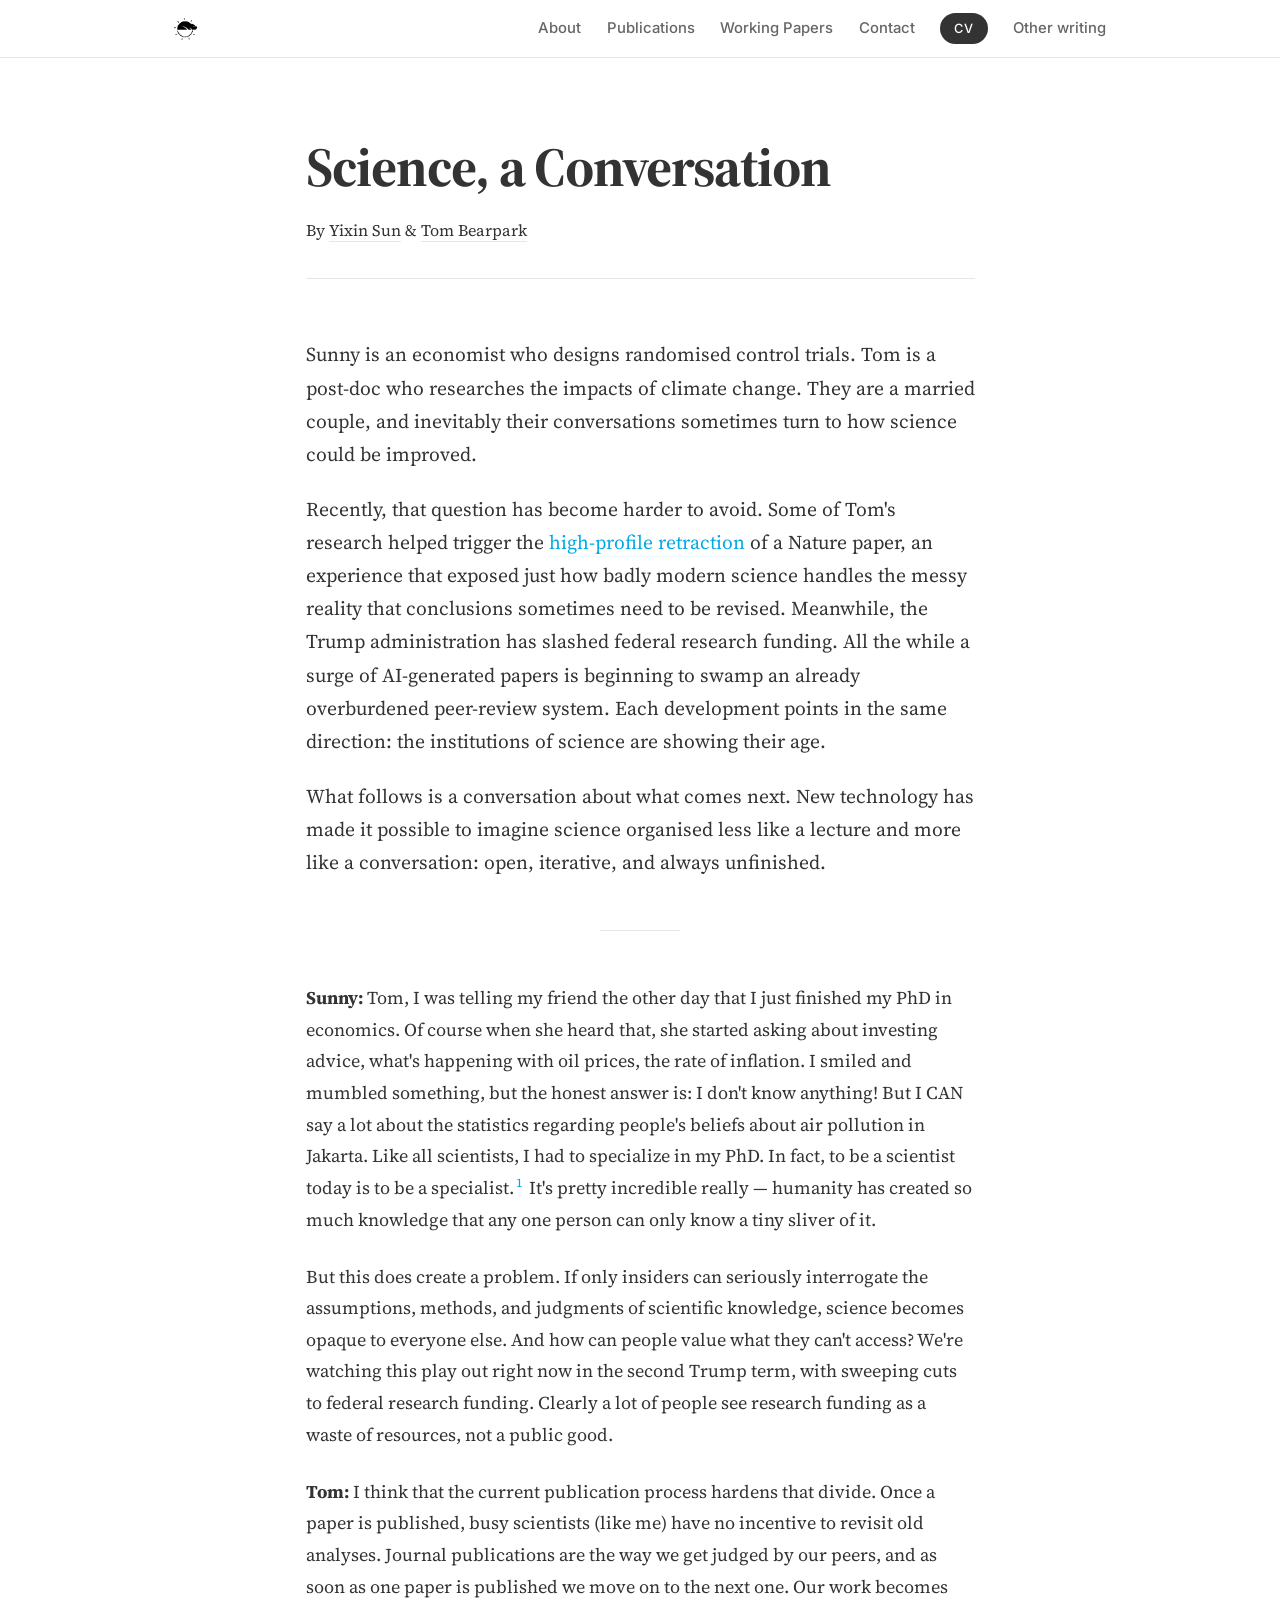
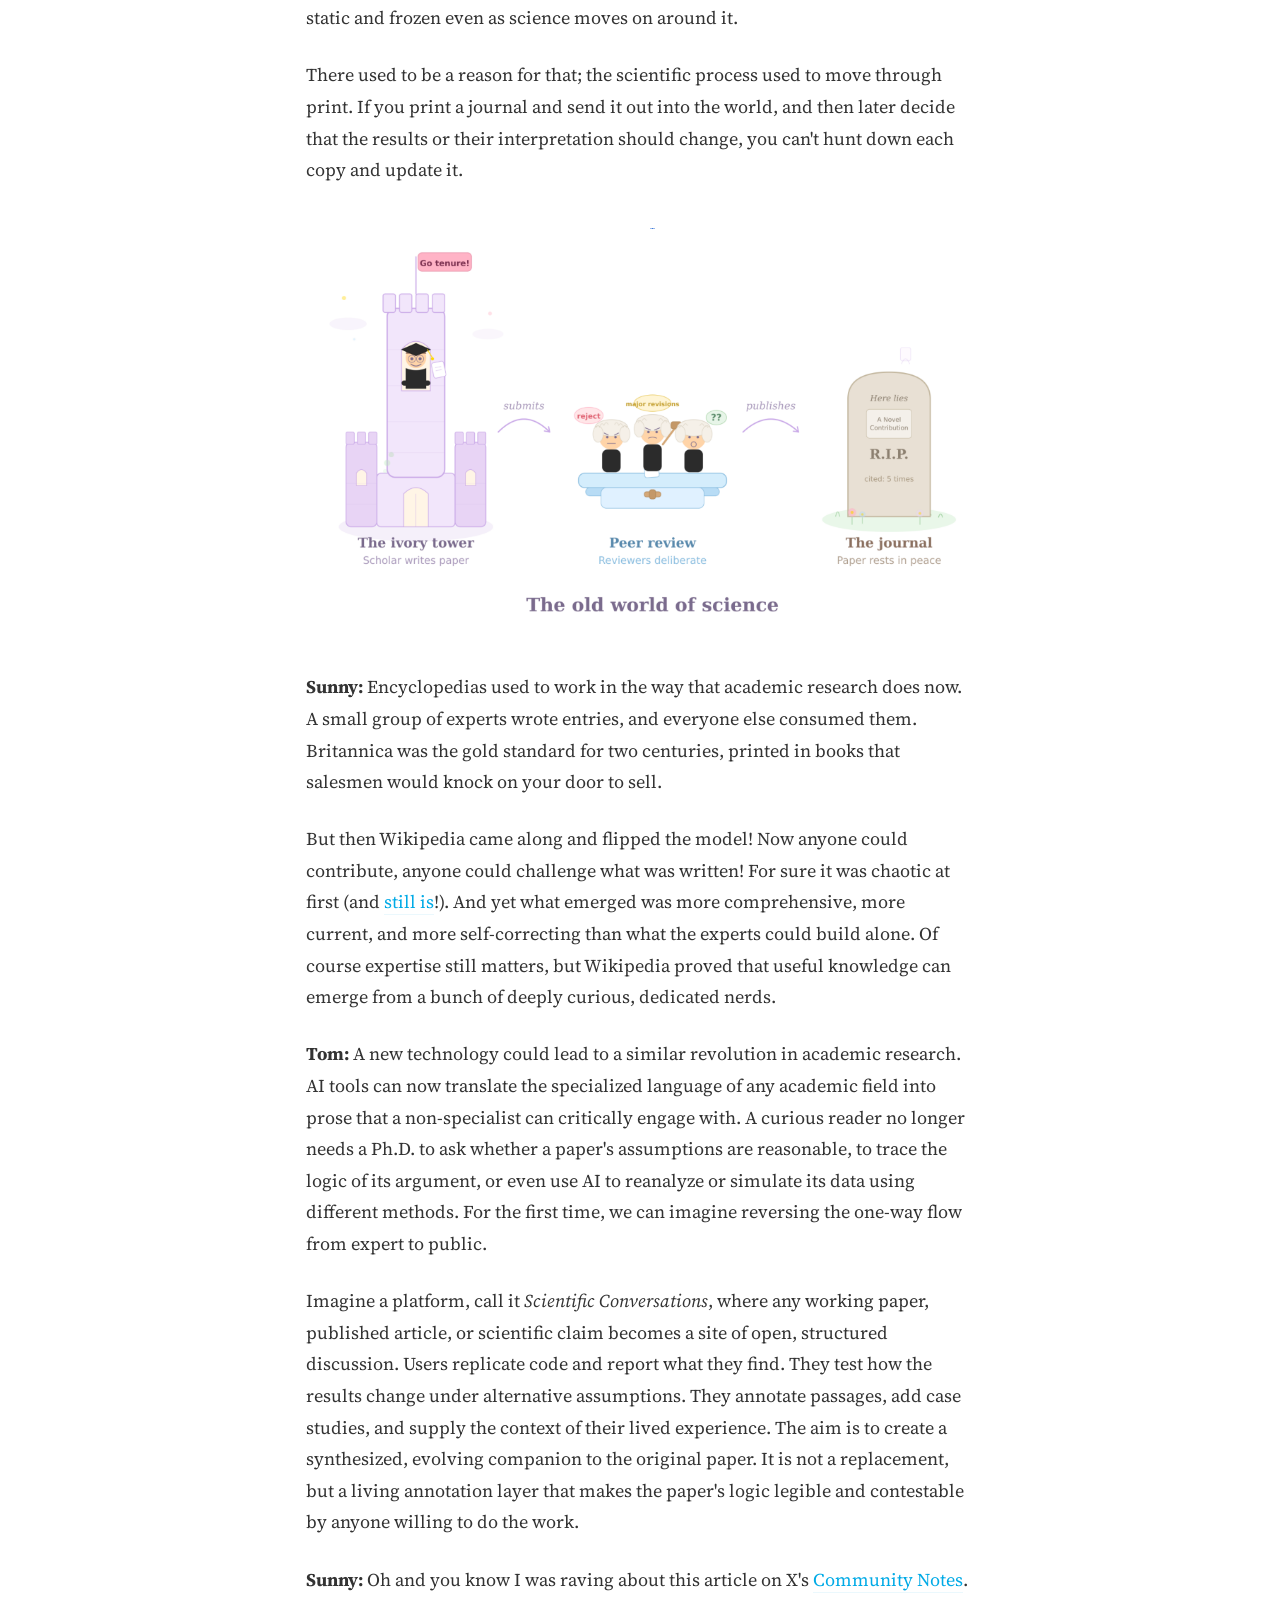
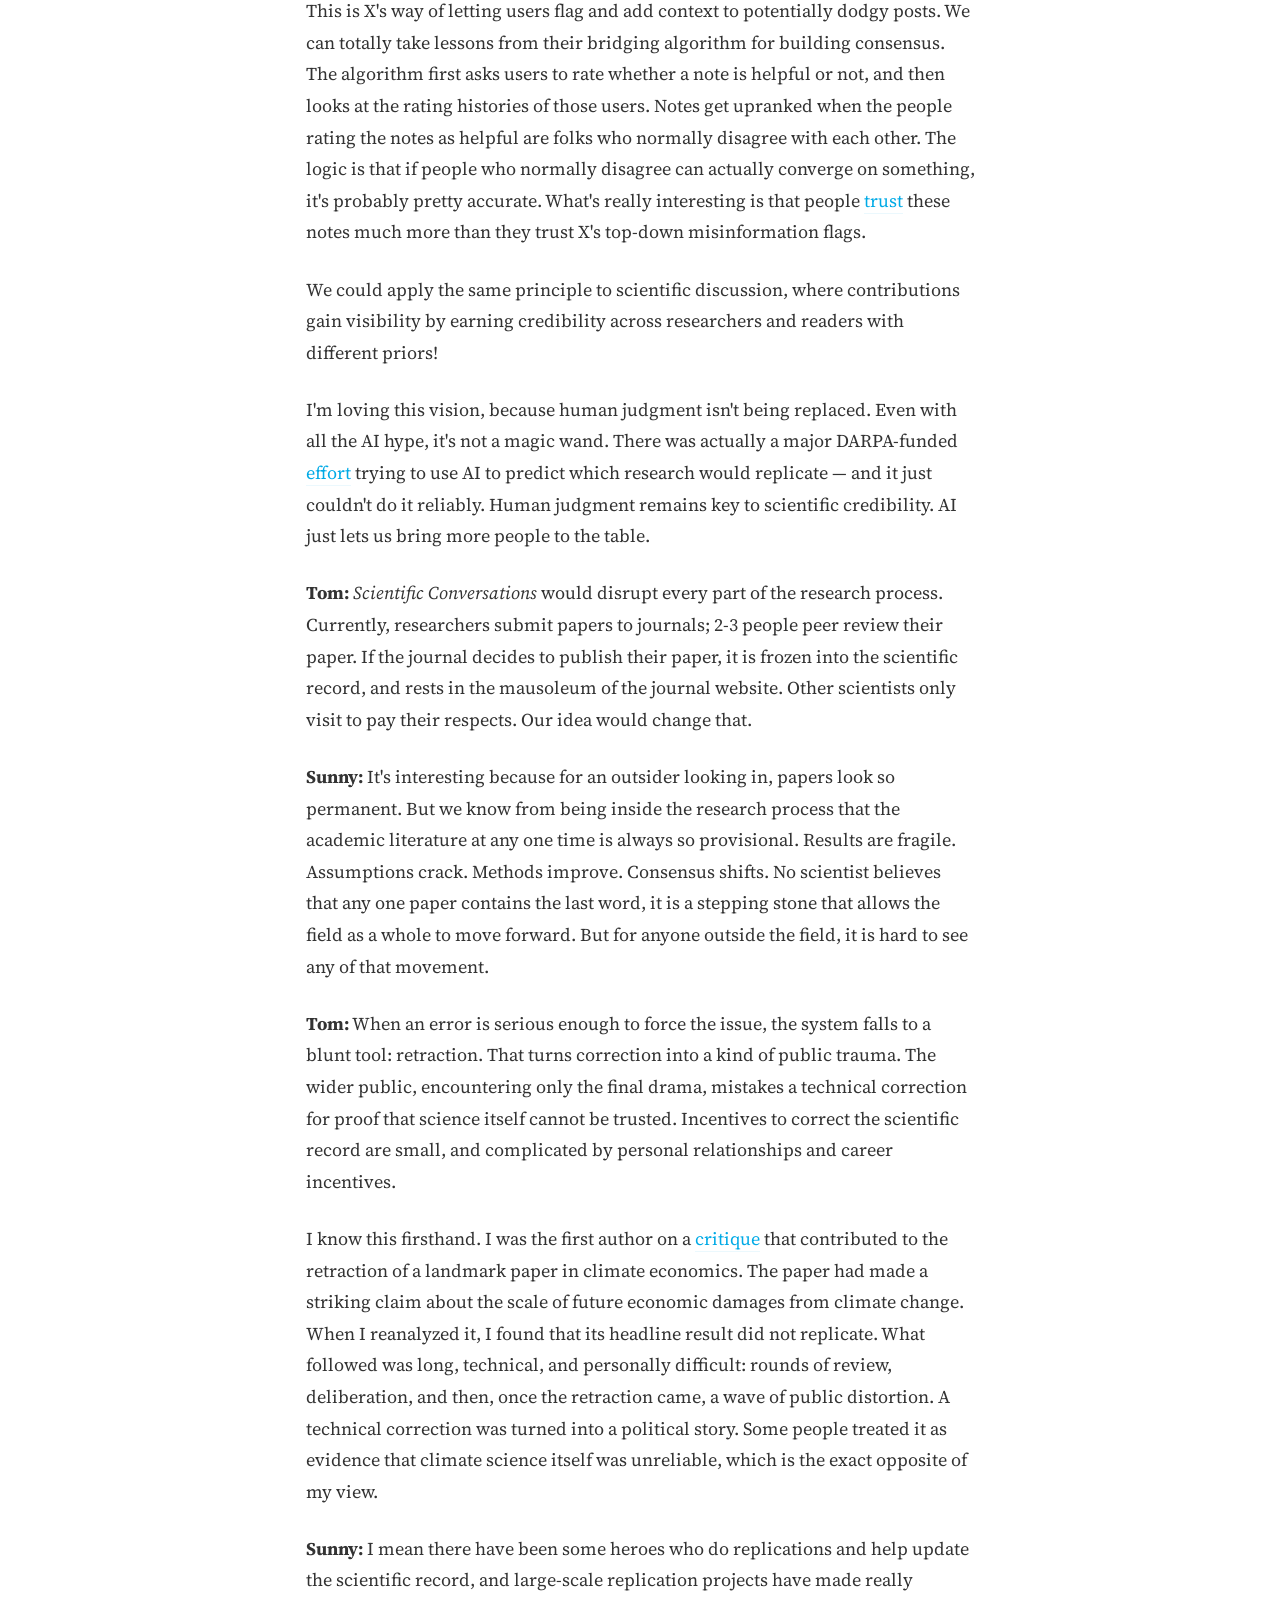
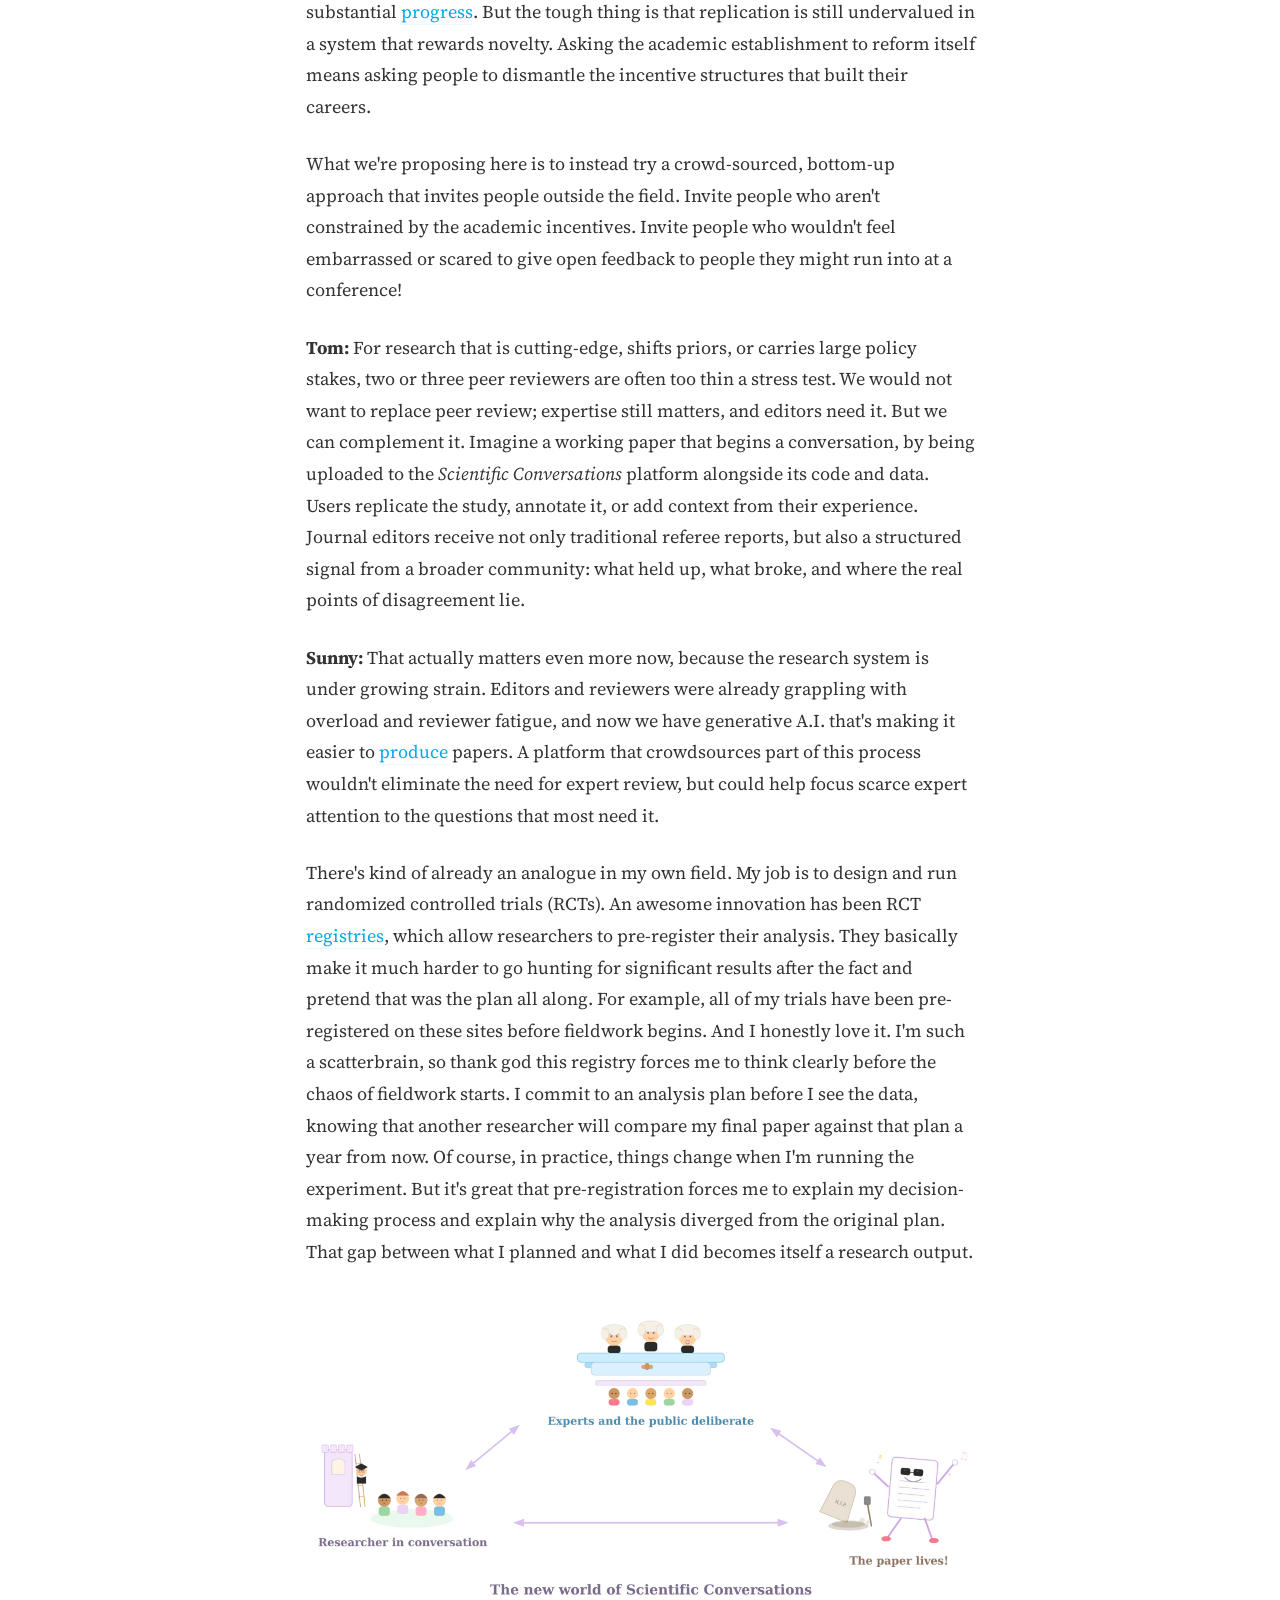
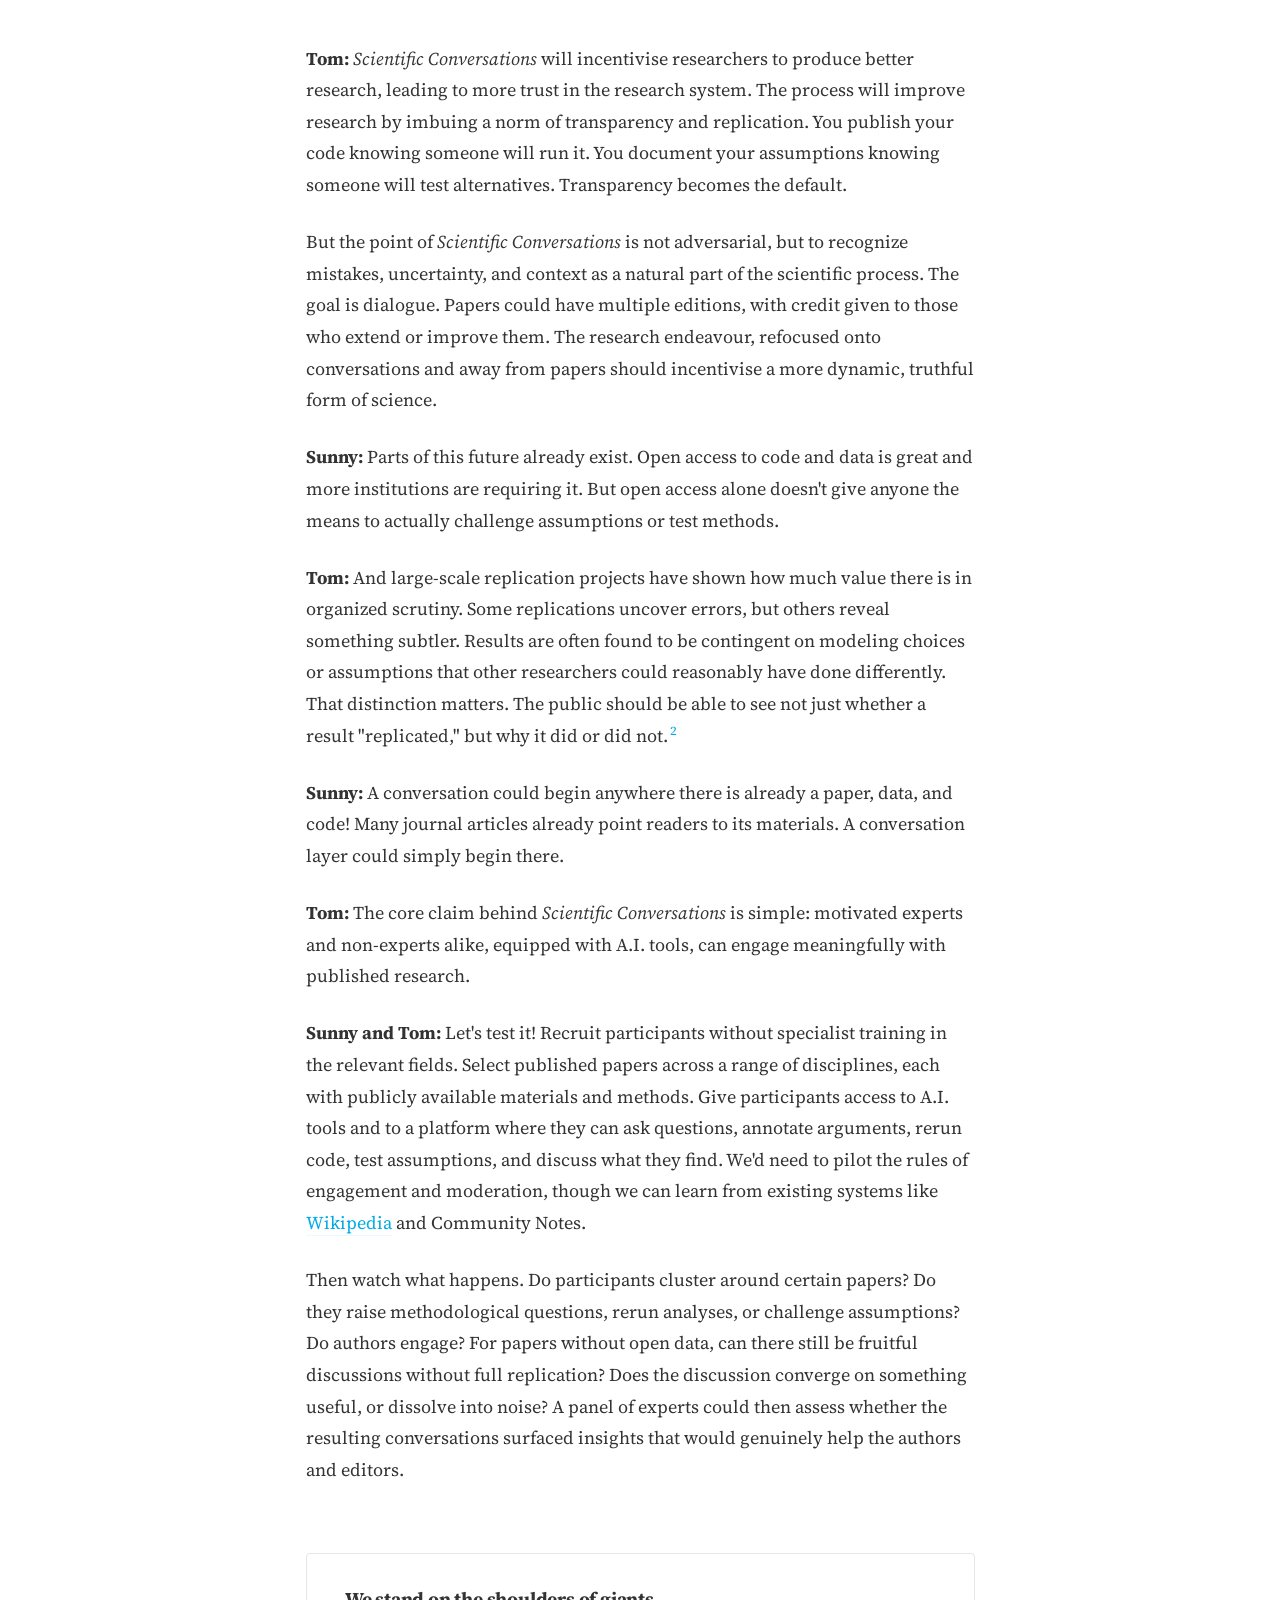
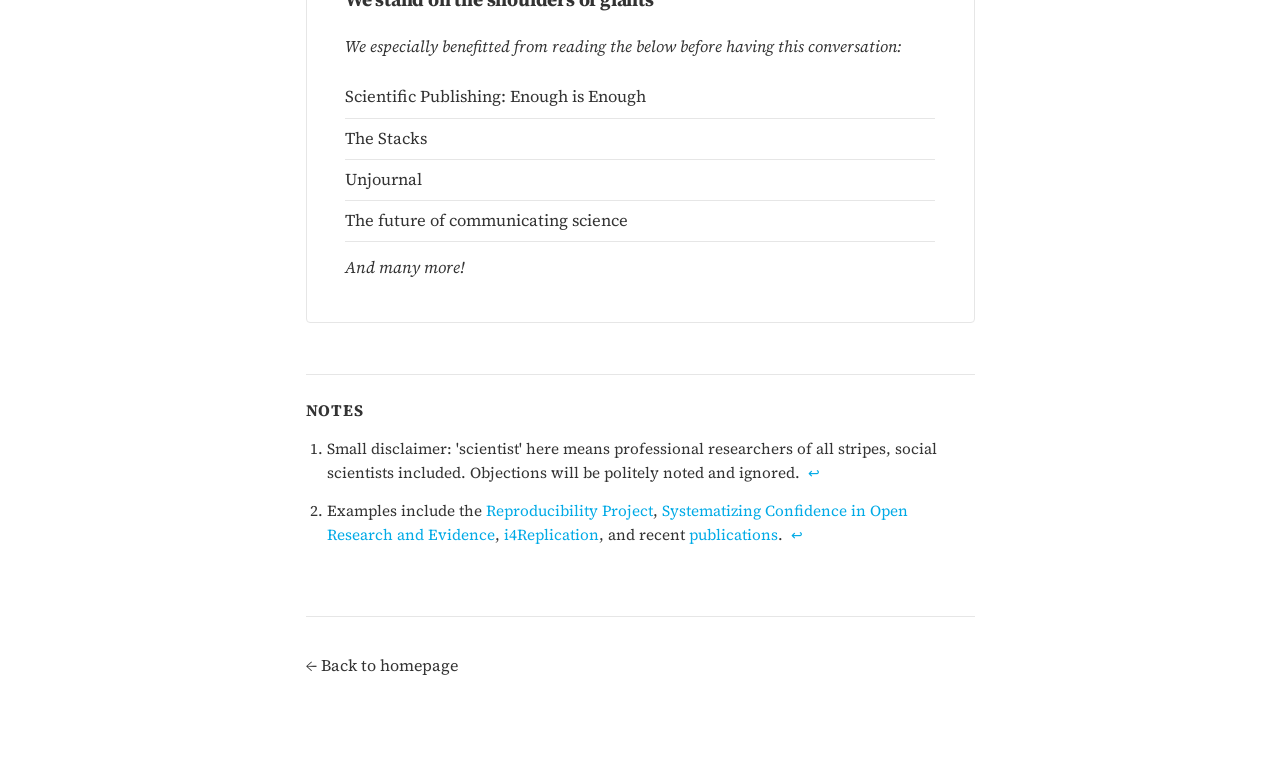
==== commit 95d07942: "clean up" ====
--- a/essays/scientific-conversations/index.html
+++ b/essays/scientific-conversations/index.html
@@ -17,9 +17,9 @@
   <link rel="apple-touch-icon" href="../../assets/Sunbear (Large Black).png">
 
   <!-- Styles -->
-  <link rel="stylesheet" href="../../css/variables.css">
-  <link rel="stylesheet" href="../../css/style.css">
-  <link rel="stylesheet" href="../../css/essay.css">
+  <link rel="stylesheet" href="../../css/variables.css?v=7">
+  <link rel="stylesheet" href="../../css/style.css?v=7">
+  <link rel="stylesheet" href="../../css/essay.css?v=7">
 </head>
 <body>
 
@@ -32,7 +32,7 @@
         <a href="../../#publications">Publications</a>
         <a href="../../#working-papers">Working Papers</a>
         <a href="../../#contact">Contact</a>
-        <a href="../../assets/cv.pdf" target="_blank" class="nav-cv">CV</a>
+        <a href="../../assets/cv/cv.pdf" target="_blank" class="nav-cv">CV</a>
         <a href="../../#essays">Other writing</a>
       </div>
     </div>
--- a/css/variables.css
+++ b/css/variables.css
@@ -1,5 +1,5 @@
 /* ===== FONTS ===== */
-@import url('https://fonts.googleapis.com/css2?family=Space+Grotesk:wght@400;500;600;700&family=Inter:wght@400;500;600&display=swap');
+@import url('https://fonts.googleapis.com/css2?family=Source+Serif+4:ital,opsz,wght@0,8..60,400;0,8..60,600;0,8..60,700;1,8..60,400&family=Inter:wght@400;500;600&display=swap');
 
 /* ===== CSS CUSTOM PROPERTIES ===== */
 :root {
@@ -30,8 +30,9 @@
   --color-nav-border: #E6E6E6;
 
   /* Typography */
-  --font-heading: 'Space Grotesk', sans-serif;
-  --font-body: 'Inter', sans-serif;
+  --font-heading: 'Source Serif 4', Georgia, serif;
+  --font-body: 'Source Serif 4', Georgia, serif;
+  --font-ui: 'Inter', -apple-system, sans-serif;
 
   /* Font sizes */
   --text-xs: 0.75rem;
@@ -99,7 +100,7 @@
 
 html {
   scroll-behavior: smooth;
-  font-size: 16px;
+  font-size: 17px;
 }
 
 body {
--- a/css/style.css
+++ b/css/style.css
@@ -1,6 +1,21 @@
 /* ============================================================
    NAVIGATION
    ============================================================ */
+.navbar,
+.pub-badge,
+.pub-link,
+.pub-actions,
+.abstract-toggle,
+.hero-cv-btn,
+.hero-links,
+.hero-affiliation,
+.hero-affiliation-sub,
+.highlight-press,
+.footer-links,
+.footer-copy {
+  font-family: var(--font-ui);
+}
+
 .navbar {
   position: fixed;
   top: 0;
@@ -139,6 +154,18 @@
   justify-content: center;
   background: linear-gradient(160deg, #000000 0%, #091525 30%, #0d1f3c 60%, #0a1628 100%);
   padding: 8rem 0 7rem;
+  overflow: hidden;
+}
+
+/* Warming stripes: HadCRUT5 global mean temperature, 1850-2025 (vs 1971-2000) */
+.hero::after {
+  content: '';
+  position: absolute;
+  left: 0;
+  right: 0;
+  bottom: 0;
+  height: 10px;
+  background: url('../assets/warming-stripes.svg') center / 100% 100% no-repeat;
 }
 
 .hero-content {
@@ -175,14 +202,10 @@
 
 .hero-name {
   font-size: var(--text-4xl);
-  font-weight: 700;
+  font-weight: 600;
   color: #ffffff;
-  letter-spacing: -0.03em;
+  letter-spacing: -0.01em;
   margin-bottom: var(--space-sm);
-  background: linear-gradient(135deg, #ffffff 0%, var(--color-accent-1) 100%);
-  -webkit-background-clip: text;
-  -webkit-text-fill-color: transparent;
-  background-clip: text;
 }
 
 .hero-affiliation {
@@ -204,7 +227,6 @@
   padding: 7px 22px;
   border-radius: var(--border-radius-pill);
   border: 1px solid rgba(255, 255, 255, 0.2);
-  font-family: var(--font-heading);
   font-size: var(--text-sm);
   font-weight: 500;
   letter-spacing: 0.03em;
@@ -252,7 +274,7 @@
 .section {
   padding: var(--space-section) 0;
   background: var(--color-bg-section);
-  border-top: 2px solid var(--color-accent-1);
+  border-top: 1px solid var(--color-card-border);
 }
 
 .container {
@@ -262,11 +284,13 @@
 }
 
 .section-title {
-  font-size: var(--text-xl);
+  font-family: var(--font-ui);
+  font-size: var(--text-xs);
   margin-bottom: var(--space-xl);
-  color: var(--color-text-primary);
+  color: var(--color-text-secondary);
   font-weight: 600;
-  letter-spacing: -0.01em;
+  text-transform: uppercase;
+  letter-spacing: 0.14em;
 }
 
 .section-title--light {
@@ -296,13 +320,43 @@
 
 .about-text p {
   margin-bottom: var(--space-md);
-  font-size: var(--text-base);
-  color: var(--color-text-secondary);
+  font-size: var(--text-lg);
+  color: var(--color-text-primary);
   line-height: 1.75;
 }
 
 .about-text p:last-child {
   margin-bottom: 0;
+}
+
+.themes {
+  margin-top: var(--space-xl);
+  padding-top: var(--space-lg);
+  border-top: 1px solid var(--color-card-border);
+}
+
+.themes-label {
+  display: block;
+  font-family: var(--font-ui);
+  font-size: var(--text-xs);
+  font-weight: 600;
+  color: var(--color-text-secondary);
+  text-transform: uppercase;
+  letter-spacing: 0.14em;
+  margin-bottom: var(--space-sm);
+}
+
+.themes-list {
+  display: flex;
+  flex-wrap: wrap;
+  font-size: var(--text-lg);
+  color: var(--color-text-primary);
+}
+
+.themes-list li:not(:last-child)::after {
+  content: '\00B7';
+  margin: 0 0.6em;
+  color: var(--color-text-secondary);
 }
 
 /* ============================================================
@@ -364,28 +418,44 @@
 }
 
 .highlight-press {
-  display: flex;
-  flex-wrap: wrap;
-  align-items: center;
-  gap: var(--space-xs) var(--space-md);
+  padding-top: var(--space-md);
+  border-top: 1px solid var(--color-card-border);
 }
 
 .highlight-press-label {
+  display: block;
   font-size: var(--text-xs);
   font-weight: 600;
   color: var(--color-text-secondary);
   text-transform: uppercase;
-  letter-spacing: 0.05em;
-}
-
-.highlight-press a {
-  font-size: var(--text-sm);
-  color: var(--color-accent-1);
+  letter-spacing: 0.14em;
+  margin-bottom: var(--space-sm);
+}
+
+.press-outlets {
+  display: flex;
+  flex-wrap: wrap;
+  align-items: baseline;
+  gap: 0.35rem 0;
+}
+
+.press-outlets a {
+  font-size: var(--text-sm);
+  font-weight: 500;
+  color: var(--color-text-secondary);
   transition: color var(--transition-fast);
 }
 
-.highlight-press a:hover {
-  color: #0088bb;
+.press-outlets a:hover {
+  color: var(--color-text-primary);
+}
+
+.press-outlets a:not(:last-child)::after {
+  content: '\00B7';
+  display: inline-block;
+  margin: 0 0.6em;
+  color: var(--color-text-secondary);
+  opacity: 0.5;
 }
 
 @media (max-width: 768px) {
@@ -413,11 +483,13 @@
   margin-right: calc(-1 * var(--space-md));
   border-radius: var(--border-radius-sm);
   transition: background var(--transition-fast);
-  max-width: 750px;
-}
-
-.pub-item:hover {
-  background: var(--color-accent-1-light);
+  max-width: 820px;
+  scroll-margin-top: 80px;
+}
+
+.pub-item:hover,
+.pub-item:target {
+  background: var(--color-bg-section-alt);
 }
 
 .pub-item:first-child {
@@ -434,13 +506,13 @@
   font-size: var(--text-xs);
   font-weight: 600;
   text-transform: uppercase;
-  letter-spacing: 0.05em;
-  color: var(--color-accent-1);
+  letter-spacing: 0.08em;
+  color: var(--color-text-secondary);
   margin-bottom: 4px;
 }
 
 .pub-title {
-  font-size: var(--text-base);
+  font-size: var(--text-lg);
   font-weight: 600;
   color: var(--color-text-primary);
   line-height: 1.5;
@@ -490,6 +562,47 @@
 .pub-link--muted {
   color: var(--color-text-secondary);
   font-style: italic;
+}
+
+.pub-actions {
+  display: flex;
+  flex-wrap: wrap;
+  align-items: baseline;
+  gap: 1rem;
+}
+
+.abstract-toggle {
+  background: none;
+  border: none;
+  padding: 0;
+  font: inherit;
+  font-size: var(--text-sm);
+  color: var(--color-text-secondary);
+  cursor: pointer;
+  transition: color var(--transition-fast);
+}
+
+.abstract-toggle::after {
+  content: '\25B8';
+  display: inline-block;
+  margin-left: 0.35em;
+  transition: transform var(--transition-fast);
+}
+
+.abstract-toggle[aria-expanded="true"]::after {
+  transform: rotate(90deg);
+}
+
+.abstract-toggle:hover,
+.abstract-toggle[aria-expanded="true"] {
+  color: var(--color-accent-1);
+}
+
+.pub-abstract {
+  margin-top: 0.6rem;
+  font-size: var(--text-sm);
+  line-height: 1.65;
+  color: var(--color-text-secondary);
 }
 
 /* ============================================================
@@ -499,7 +612,7 @@
   padding: var(--space-3xl) 0 var(--space-xl);
   background: linear-gradient(160deg, #0d1117 0%, #0a1628 50%, #000000 100%);
   text-align: center;
-  border-top: 2px solid var(--color-accent-1);
+  border-top: 1px solid rgba(255, 255, 255, 0.08);
 }
 
 .footer-email {
@@ -549,7 +662,7 @@
     --space-section: 3rem;
   }
 
-  .nav-links a:not(:last-of-type) {
+  .nav-links a:not(.nav-cv) {
     display: none;
   }
 
--- a/css/essay.css
+++ b/css/essay.css
@@ -13,7 +13,7 @@
 .essay-header {
   margin-bottom: 3.5rem;
   padding-bottom: 2rem;
-  border-bottom: 2px solid var(--color-accent-1);
+  border-bottom: 1px solid var(--color-card-border);
 }
 
 .essay-eyebrow {
@@ -26,7 +26,7 @@
 }
 
 .essay-title {
-  font-family: var(--font-heading, 'Space Grotesk', sans-serif);
+  font-family: var(--font-heading);
   font-size: clamp(2.25rem, 5vw, 3.25rem);
   font-weight: 700;
   line-height: 1.15;
@@ -93,7 +93,7 @@
 }
 
 .essay-heading {
-  font-family: var(--font-heading, 'Space Grotesk', sans-serif);
+  font-family: var(--font-heading);
   font-size: 1.5rem;
   font-weight: 700;
   letter-spacing: -0.01em;
@@ -150,7 +150,7 @@
 }
 
 .essay-footnotes-title {
-  font-family: var(--font-heading, 'Space Grotesk', sans-serif);
+  font-family: var(--font-heading);
   font-size: 0.95rem;
   font-weight: 700;
   letter-spacing: 0.05em;
@@ -224,7 +224,7 @@
 }
 
 .essay-references-title {
-  font-family: var(--font-heading, 'Space Grotesk', sans-serif);
+  font-family: var(--font-heading);
   font-size: 1.15rem;
   font-weight: 700;
   letter-spacing: -0.01em;
